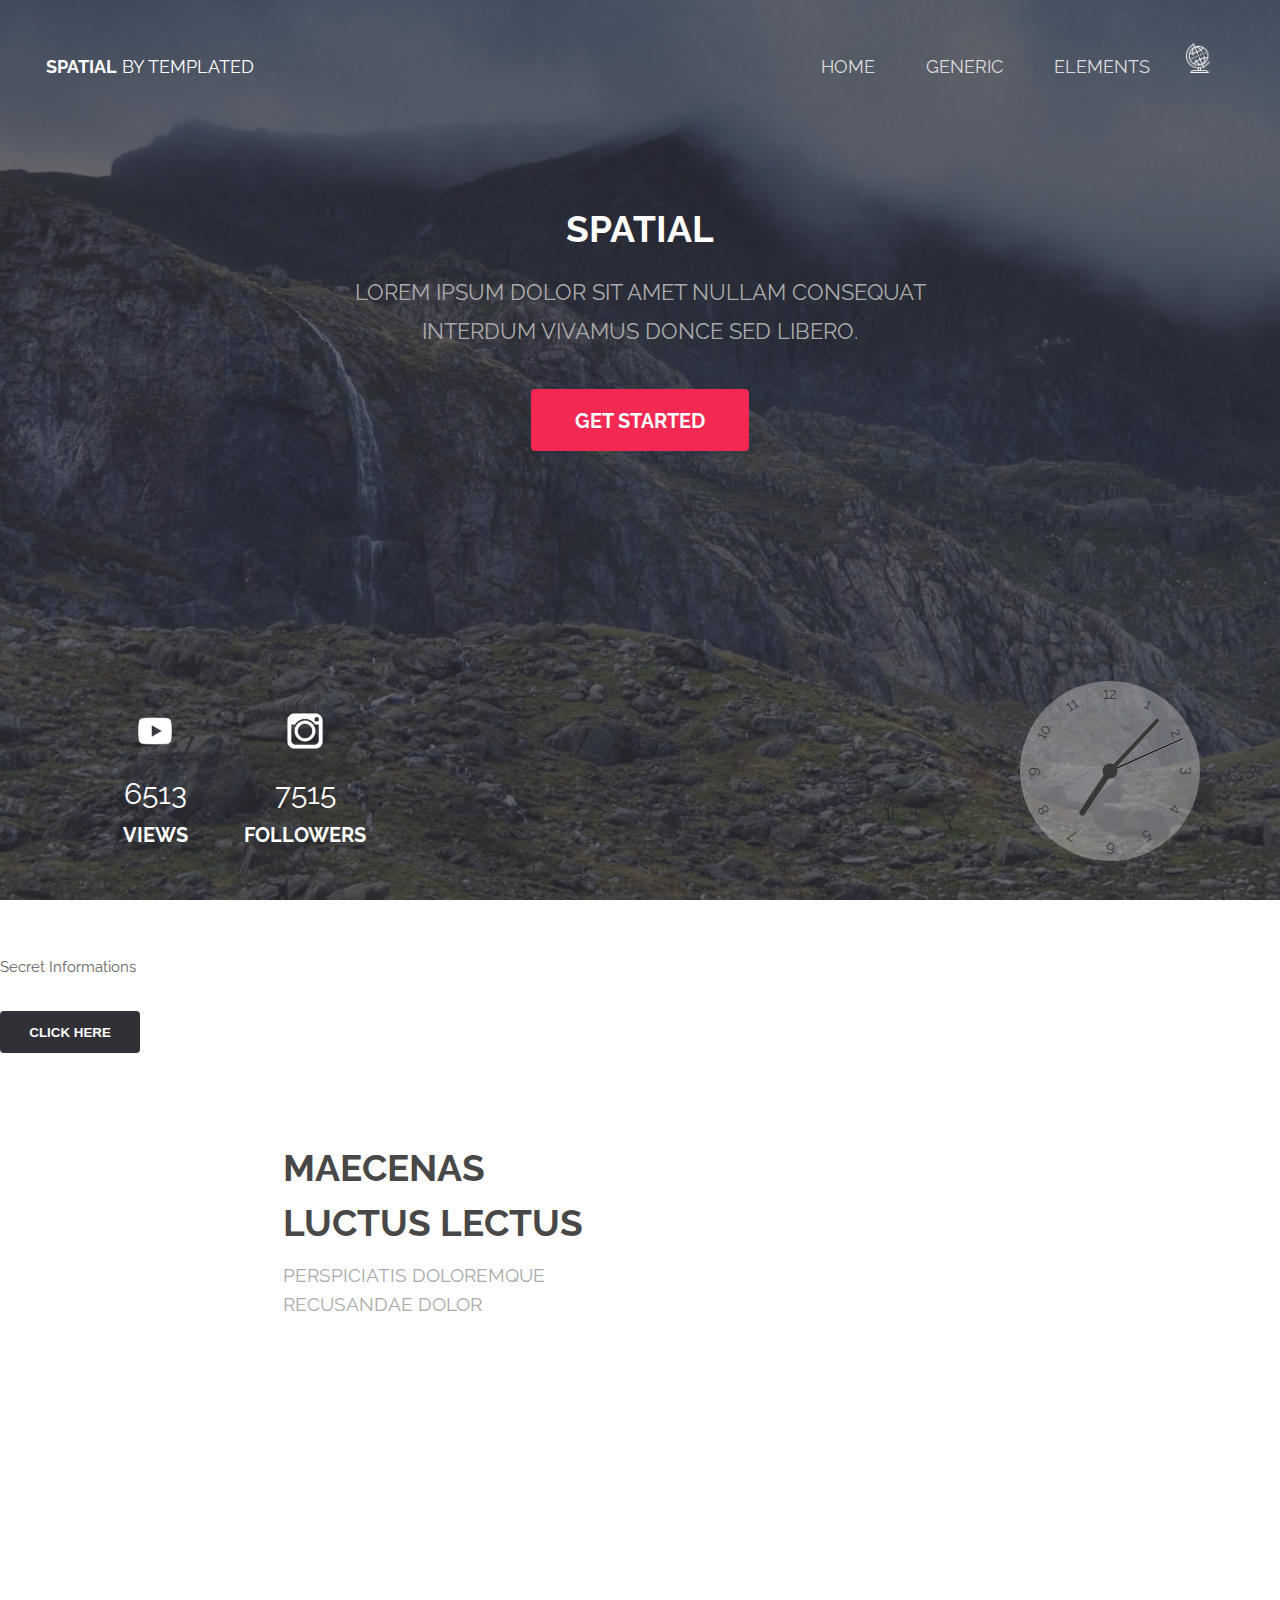
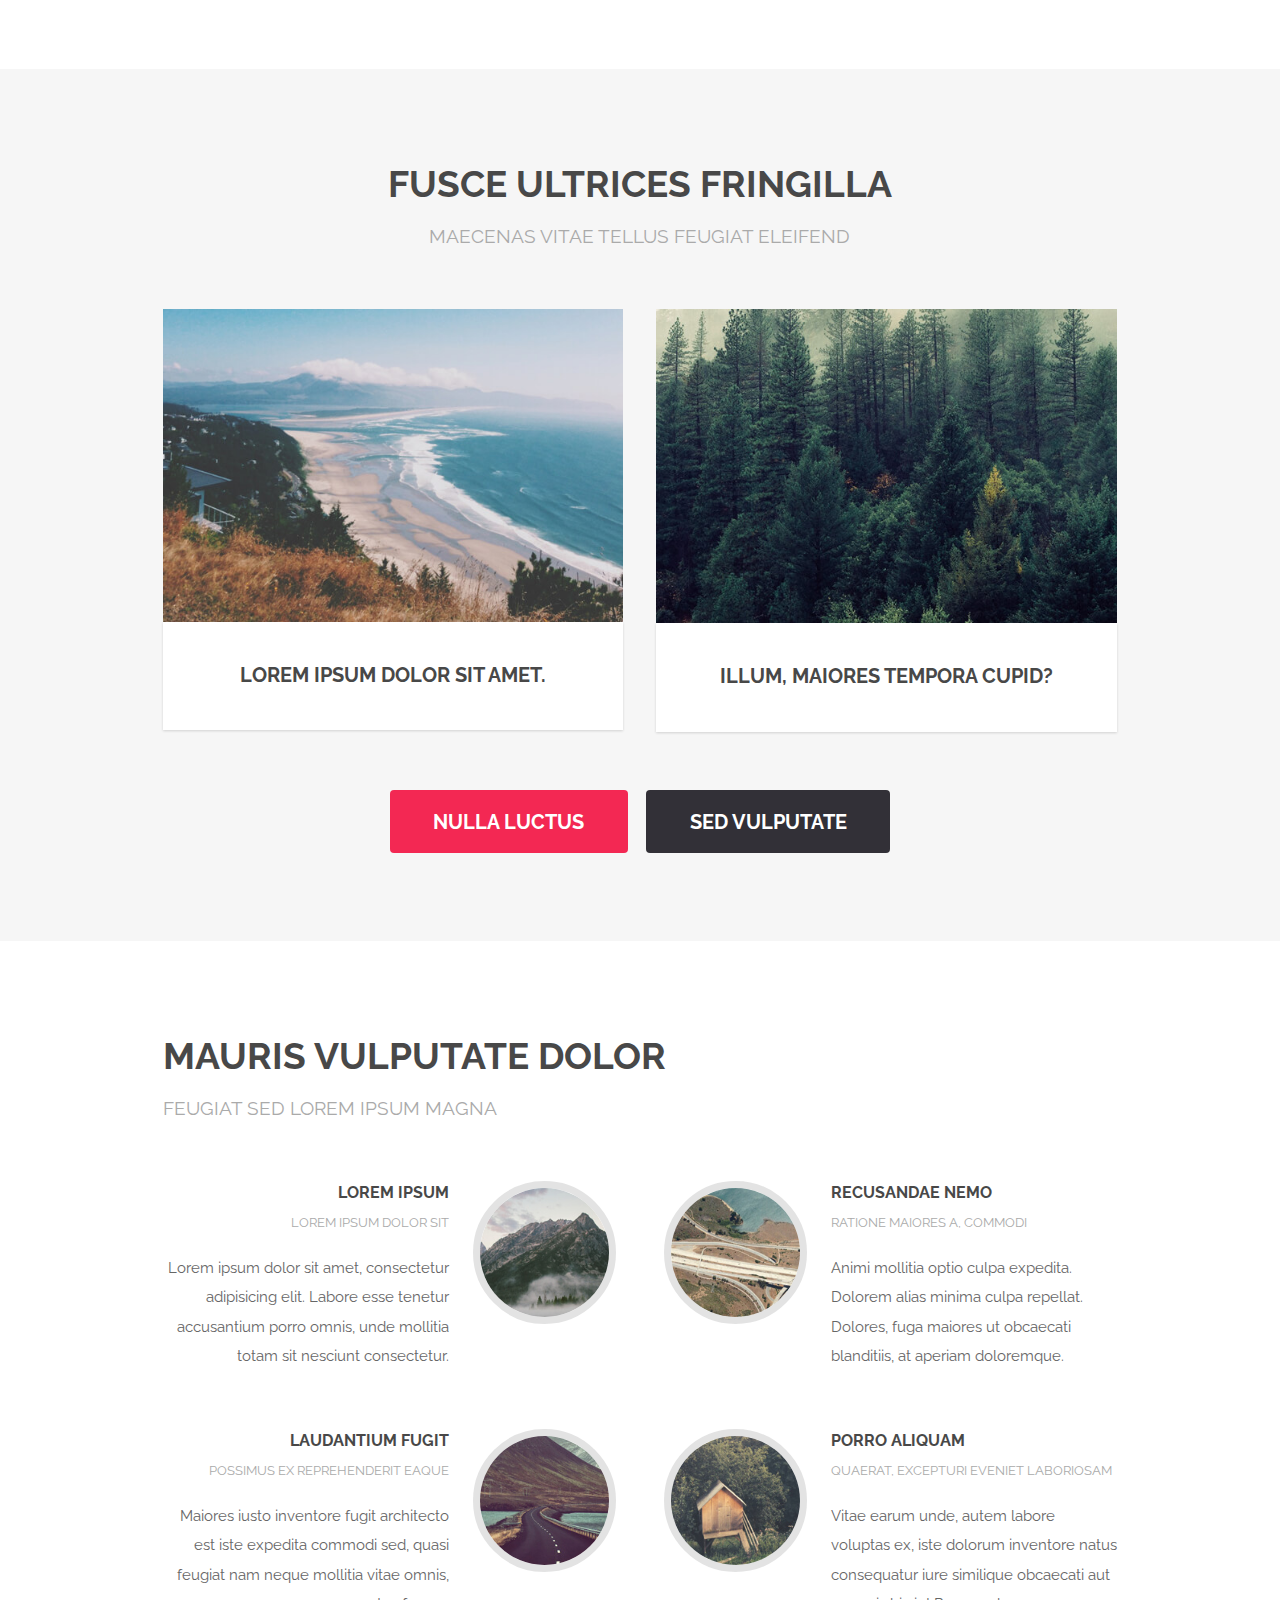
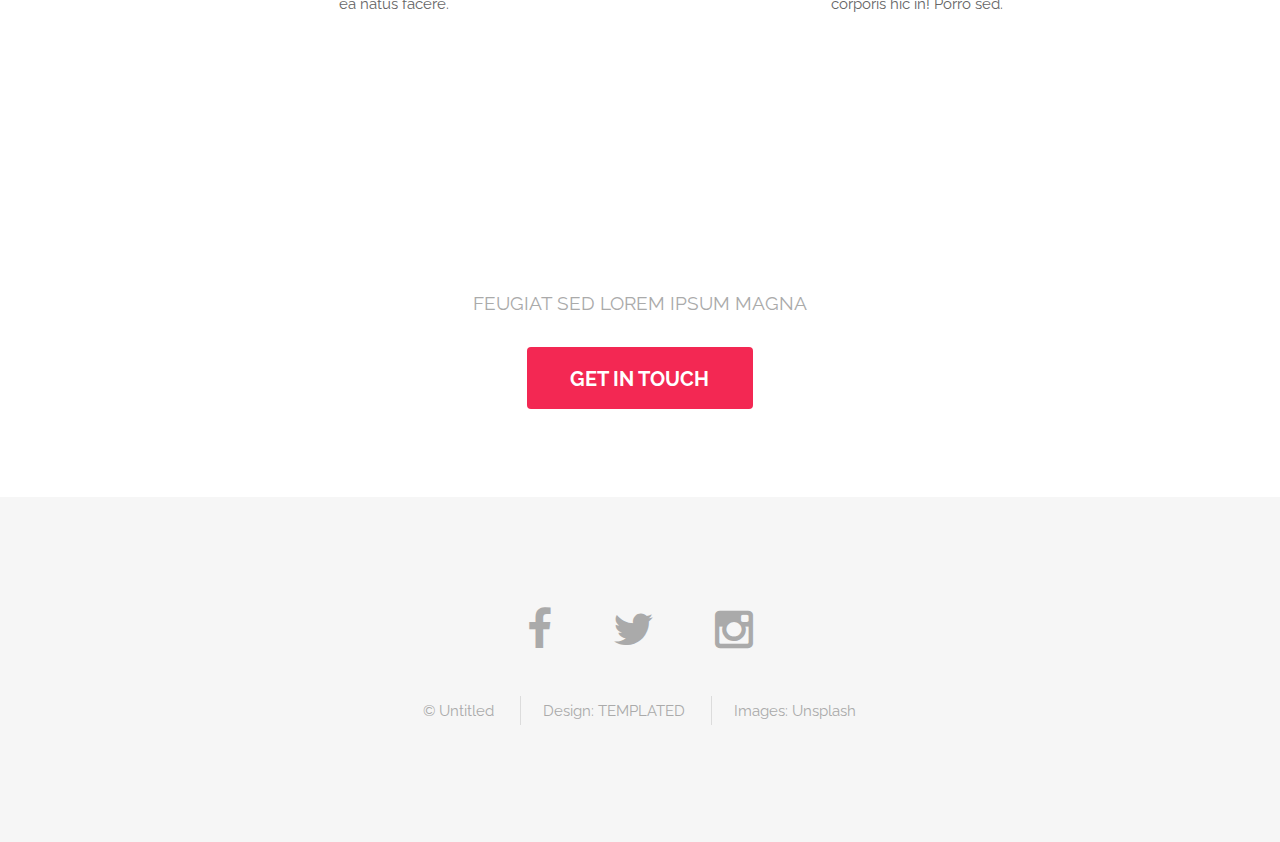
==== index.html @ 454a17b4 "AJAX Javascript" ====
<!DOCTYPE HTML>
<!--
	Spatial by TEMPLATED
	templated.co @templatedco
	Released for free under the Creative Commons Attribution 3.0 license (templated.co/license)
-->
<html lang="en">
	<head>
		<title>Spatial by TEMPLATED</title>
		<meta charset="utf-8" />
		<meta name="viewport" content="width=device-width, initial-scale=1" />
		<link rel="stylesheet" href="assets/css/main.css" />
	</head>
	<body class="landing">

		<!-- Header -->
			<header id="header" class="alt">
				<h1><strong><a href="index.html">Spatial</a></strong> by Templated</h1>
				<nav id="nav">
					<ul>
						<li><a href="index.html">Home</a></li>
						<li><a href="generic.html">Generic</a></li>
						<li><a href="elements.html">Elements</a></li>
						<div class="language-dropdown">
							<button class="dropbutton">
								<img src="images/welt.png" alt="Sprache" height="30" width="30"/>
							</button>
							<div class="dropdown-content">
								<a href="./index.html#en" data-reload><img src="images/usa.png" alt="USA" height="30" width="30"/></a>
								<a href="./index.html#fr" data-reload><img src="images/french.png"  alt="France" height="30" width="30"/></a>
								<a href="./index.html#de" data-reload><img src="images/germany.png" alt="Germany" height="30" width="30"/></a>
							</div>
						</div>
					</ul>
				</nav>
			</header>

			<a href="#menu" class="navPanelToggle"><span class="fa fa-bars"></span></a>

			
		<!-- Banner -->
			<section id="banner">
				<div id="test">
				<h2>Spatial</h2></div>
				<p>Lorem ipsum dolor sit amet nullam consequat <br /> interdum vivamus donce sed libero.</p>
				<ul class="actions">
					<li><a href="#" class="button special big">Get Started</a></li>
				</ul>
				<section class="container-counters">
					<div class="container-box">
						<div class="counter1">
							<div class="icon-youtube"><img src="images/youtube.png" alt="Youtube" height="40" width="40"/></div>
							<div class="counter" data-target="7800">0</div>
							<div class="text-box1"> <h3>Views</h3> </div>
						</div>
						<div class="counter2">								
							<div class="icon-instagram"><img src="images/instagram.png" alt="Instagram" height="40" width="40"/></div>
							<div class="counter" data-target="9000">0</div>														
							<div class="text-box2"><h3>Followers</h3></div>
						</div>
					</div>
				</section>
				<section class="container-clock">
					<div class="clock">
						<div class="pointer hour" data-hour-pointer></div>
						<div class="pointer minute"data-minute-pointer></div>
						<div class="pointer second"data-second-pointer></div>
						<div class="number number1">1</div>
						<div class="number number2">2</div>
						<div class="number number3">3</div>
						<div class="number number4">4</div>
						<div class="number number5">5</div>
						<div class="number number6">6</div>
						<div class="number number7">7</div>
						<div class="number number8">8</div>
						<div class="number number9">9</div>
						<div class="number number10">10</div>
						<div class="number number11">11</div>
						<div class="number number12">12</div>
					</div>
				</section>
			</section>
			<p id="Ajax">Secret Informations</p>
			<button type="button" onclick="loadDoc() ">Click here</button>
			
			<!-- One -->
				<section id="one" class="wrapper style1">
					<div class="container 75%">
						<div class="row 200%">
							<div class="6u 12u$(medium)">
								<header class="major">
									<h2>Maecenas luctus lectus</h2>
									<p>Perspiciatis doloremque recusandae dolor</p>
								</header>
							</div>
							<div class="appeared-text">
								<p>Lorem ipsum dolor sit amet, consectetur adipisicing elit. Non ea mollitia corporis id, distinctio sunt veritatis officiis dolore reprehenderit deleniti voluptatibus harum magna, doloremque alias quisquam minus, eaque. Feugiat quod, nesciunt! Iste quos ipsam, iusto sit esse.</p>
								<p>Dolorum aspernatur maxime libero ratione quidem distinctio, placeat fugiat laborum voluptatum enim neque soluta vel sunt id ex veritatis. Labore rerum, odit sapiente, alias mollitia magnam exercitationem modi amet earum quia atque ipsum voluptas asperiores quas laboriosam.</p>
							</div>
						</div>
					</div>
				</section>

			<!-- Two -->
				<section id="two" class="wrapper style2 special">
					<div class="container">
						<header class="major">
							<h2>Fusce ultrices fringilla</h2>
							<p>Maecenas vitae tellus feugiat eleifend</p>
						</header>
						<div class="row 150%">
							<div class="6u 12u$(xsmall)">
								<div class="image fit captioned">
									<img src="images/pic02.jpg" alt="" />
									<h3>Lorem ipsum dolor sit amet.</h3>
								</div>
							</div>
							<div class="6u$ 12u$(xsmall)">
								<div class="image fit captioned">
									<img src="images/pic03.jpg" alt="" />
									<h3>Illum, maiores tempora cupid?</h3>
								</div>
							</div>
						</div>
						<ul class="actions">
							<li><a href="#" class="button special big">Nulla luctus</a></li>
							<li><a href="#" class="button big">Sed vulputate</a></li>
						</ul>
					</div>
				</section>

			<!-- Three -->
				<section id="three" class="wrapper style1">
					<div class="container">
						<header class="major special">
							<h2>Mauris vulputate dolor</h2>
							<p>Feugiat sed lorem ipsum magna</p>
						</header>
						<div class="feature-grid">
							<div class="feature">
								<div class="image rounded"><img src="images/pic04.jpg" alt="" /></div>
								<div class="content">
									<header>
										<h4>Lorem ipsum</h4>
										<p>Lorem ipsum dolor sit</p>
									</header>
									<p>Lorem ipsum dolor sit amet, consectetur adipisicing elit. Labore esse tenetur accusantium porro omnis, unde mollitia totam sit nesciunt consectetur.</p>
								</div>
							</div>
							<div class="feature">
								<div class="image rounded"><img src="images/pic05.jpg" alt="" /></div>
								<div class="content">
									<header>
										<h4>Recusandae nemo</h4>
										<p>Ratione maiores a, commodi</p>
									</header>
									<p>Animi mollitia optio culpa expedita. Dolorem alias minima culpa repellat. Dolores, fuga maiores ut obcaecati blanditiis, at aperiam doloremque.</p>
								</div>
							</div>
							<div class="feature">
								<div class="image rounded"><img src="images/pic06.jpg" alt="" /></div>
								<div class="content">
									<header>
										<h4>Laudantium fugit</h4>
										<p>Possimus ex reprehenderit eaque</p>
									</header>
									<p>Maiores iusto inventore fugit architecto est iste expedita commodi sed, quasi feugiat nam neque mollitia vitae omnis, ea natus facere.</p>
								</div>
							</div>
							<div class="feature">
								<div class="image rounded"><img src="images/pic07.jpg" alt="" /></div>
								<div class="content">
									<header>
										<h4>Porro aliquam</h4>
										<p>Quaerat, excepturi eveniet laboriosam</p>
									</header>
									<p>Vitae earum unde, autem labore voluptas ex, iste dolorum inventore natus consequatur iure similique obcaecati aut corporis hic in! Porro sed.</p>
								</div>
							</div>
						</div>
					</div>
				</section>

			<!-- Four -->
				<section id="four" class="wrapper style3 special">
					<div class="container">
						<header class="major">
							<h2>Aenean elementum ligula</h2>
							<p>Feugiat sed lorem ipsum magna</p>
						</header>
						<ul class="actions">
							<li><a href="#" class="button special big">Get in touch</a></li>
						</ul>
					</div>
				</section>

		<!-- Footer -->
			<footer id="footer">
				<div class="container">
					<ul class="icons">
						<li><a href="#" class="icon fa-facebook"></a></li>
						<li><a href="#" class="icon fa-twitter"></a></li>
						<li><a href="#" class="icon fa-instagram"></a></li>
					</ul>
					<ul class="copyright">
						<li>&copy; Untitled</li>
						<li>Design: <a href="http://templated.co">TEMPLATED</a></li>
						<li>Images: <a href="http://unsplash.com">Unsplash</a></li>
					</ul>
				</div>
			</footer>

		<!-- Scripts -->
			<script src="assets/js/jquery.min.js"></script>
			<script src="assets/js/skel.min.js"></script>
			<script src="assets/js/util.js"></script>
			<script src="assets/js/main.js"></script>
			<script src="assets/js/script_Leonie.js"></script>

			
	</body>
</html>
---- assets/css/main.css ----
@import url(font-awesome.min.css);
@import url(https://fonts.googleapis.com/css?family=Raleway:400,700);

/*
	Spatial by TEMPLATED
	templated.co @templatedco
	Released for free under the Creative Commons Attribution 3.0 license (templated.co/license)
*/

/* Reset */

	html, body, div, span, applet, object, iframe, h1, h2, h3, h4, h5, h6, p, blockquote, pre, a, abbr, acronym, address, big, cite, code, del, dfn, em, img, ins, kbd, q, s, samp, small, strike, strong, sub, sup, tt, var, b, u, i, center, dl, dt, dd, ol, ul, li, fieldset, form, label, legend, table, caption, tbody, tfoot, thead, tr, th, td, article, aside, canvas, details, embed, figure, figcaption, footer, header, hgroup, menu, nav, output, ruby, section, summary, time, mark, audio, video {
		margin: 0;
		padding: 0;
		border: 0;
		font-size: 100%;
		font: inherit;
		vertical-align: baseline;
	}

	article, aside, details, figcaption, figure, footer, header, hgroup, menu, nav, section {
		display: block;
	}

	body {
		line-height: 1;
	}

	ol, ul {
		list-style: none;
	}

	blockquote, q {
		quotes: none;
	}

	blockquote:before, blockquote:after, q:before, q:after {
		content: '';
		content: none;
	}

	table {
		border-collapse: collapse;
		border-spacing: 0;
	}

	body {
		-webkit-text-size-adjust: none;
	}

/* Box Model */

	*, *:before, *:after {
		-moz-box-sizing: border-box;
		-webkit-box-sizing: border-box;
		box-sizing: border-box;
	}

/* Containers */

	.container {
		margin-left: auto;
		margin-right: auto;
	}

	.container.\31 25\25 {
		width: 100%;
		max-width: 100em;
		min-width: 80em;
	}

	.container.\37 5\25 {
		width: 60em;
	}

	.container.\35 0\25 {
		width: 40em;
	}

	.container.\32 5\25 {
		width: 20em;
	}

	.container {
		width: 80em;
	}

	@media screen and (max-width: 1680px) {

		.container.\31 25\25 {
			width: 100%;
			max-width: 100em;
			min-width: 80em;
		}

		.container.\37 5\25 {
			width: 60em;
		}

		.container.\35 0\25 {
			width: 40em;
		}

		.container.\32 5\25 {
			width: 20em;
		}

		.container {
			width: 80em;
		}

	}

	@media screen and (max-width: 1280px) {

		.container.\31 25\25 {
			width: 100%;
			max-width: 81.25em;
			min-width: 65em;
		}

		.container.\37 5\25 {
			width: 48.75em;
		}

		.container.\35 0\25 {
			width: 32.5em;
		}

		.container.\32 5\25 {
			width: 16.25em;
		}

		.container {
			width: 65em;
		}

	}

	@media screen and (max-width: 980px) {

		.container.\31 25\25 {
			width: 100%;
			max-width: 112.5%;
			min-width: 90%;
		}

		.container.\37 5\25 {
			width: 67.5%;
		}

		.container.\35 0\25 {
			width: 45%;
		}

		.container.\32 5\25 {
			width: 22.5%;
		}

		.container {
			width: 90%;
		}

	}

	@media screen and (max-width: 736px) {

		.container.\31 25\25 {
			width: 100%;
			max-width: 112.5%;
			min-width: 90%;
		}

		.container.\37 5\25 {
			width: 67.5%;
		}

		.container.\35 0\25 {
			width: 45%;
		}

		.container.\32 5\25 {
			width: 22.5%;
		}

		.container {
			width: 90% !important;
		}

	}

	@media screen and (max-width: 480px) {

		.container.\31 25\25 {
			width: 100%;
			max-width: 112.5%;
			min-width: 90%;
		}

		.container.\37 5\25 {
			width: 67.5%;
		}

		.container.\35 0\25 {
			width: 45%;
		}

		.container.\32 5\25 {
			width: 22.5%;
		}

		.container {
			width: 90% !important;
		}

	}

/* Grid */

	.row {
		border-bottom: solid 1px transparent;
		-moz-box-sizing: border-box;
		-webkit-box-sizing: border-box;
		box-sizing: border-box;
	}

	.row > * {
		float: left;
		-moz-box-sizing: border-box;
		-webkit-box-sizing: border-box;
		box-sizing: border-box;
	}

	.row:after, .row:before {
		content: '';
		display: block;
		clear: both;
		height: 0;
	}

	.row.uniform > * > :first-child {
		margin-top: 0;
	}

	.row.uniform > * > :last-child {
		margin-bottom: 0;
	}

	.row.\30 \25 > * {
		padding: 0 0 0 0em;
	}

	.row.\30 \25 {
		margin: 0 0 -1px 0em;
	}

	.row.uniform.\30 \25 > * {
		padding: 0em 0 0 0em;
	}

	.row.uniform.\30 \25 {
		margin: 0em 0 -1px 0em;
	}

	.row > * {
		padding: 0 0 0 2em;
	}

	.row {
		margin: 0 0 -1px -2em;
	}

	.row.uniform > * {
		padding: 2em 0 0 2em;
	}

	.row.uniform {
		margin: -2em 0 -1px -2em;
	}

	.row.\32 00\25 > * {
		padding: 0 0 0 4em;
	}

	.row.\32 00\25 {
		margin: 0 0 -1px -4em;
	}

	.row.uniform.\32 00\25 > * {
		padding: 4em 0 0 4em;
	}

	.row.uniform.\32 00\25 {
		margin: -4em 0 -1px -4em;
	}

	.row.\31 50\25 > * {
		padding: 0 0 0 3em;
	}

	.row.\31 50\25 {
		margin: 0 0 -1px -3em;
	}

	.row.uniform.\31 50\25 > * {
		padding: 3em 0 0 3em;
	}

	.row.uniform.\31 50\25 {
		margin: -3em 0 -1px -3em;
	}

	.row.\35 0\25 > * {
		padding: 0 0 0 1em;
	}

	.row.\35 0\25 {
		margin: 0 0 -1px -1em;
	}

	.row.uniform.\35 0\25 > * {
		padding: 1em 0 0 1em;
	}

	.row.uniform.\35 0\25 {
		margin: -1em 0 -1px -1em;
	}

	.row.\32 5\25 > * {
		padding: 0 0 0 0.5em;
	}

	.row.\32 5\25 {
		margin: 0 0 -1px -0.5em;
	}

	.row.uniform.\32 5\25 > * {
		padding: 0.5em 0 0 0.5em;
	}

	.row.uniform.\32 5\25 {
		margin: -0.5em 0 -1px -0.5em;
	}

	.\31 2u, .\31 2u\24 {
		width: 100%;
		clear: none;
		margin-left: 0;
	}

	.\31 1u, .\31 1u\24 {
		width: 91.6666666667%;
		clear: none;
		margin-left: 0;
	}

	.\31 0u, .\31 0u\24 {
		width: 83.3333333333%;
		clear: none;
		margin-left: 0;
	}

	.\39 u, .\39 u\24 {
		width: 75%;
		clear: none;
		margin-left: 0;
	}

	.\38 u, .\38 u\24 {
		width: 66.6666666667%;
		clear: none;
		margin-left: 0;
	}

	.\37 u, .\37 u\24 {
		width: 58.3333333333%;
		clear: none;
		margin-left: 0;
	}

	.\36 u, .\36 u\24 {
		width: 50%;
		clear: none;
		margin-left: 0;
	}

	.\35 u, .\35 u\24 {
		width: 41.6666666667%;
		clear: none;
		margin-left: 0;
	}

	.\34 u, .\34 u\24 {
		width: 33.3333333333%;
		clear: none;
		margin-left: 0;
	}

	.\33 u, .\33 u\24 {
		width: 25%;
		clear: none;
		margin-left: 0;
	}

	.\32 u, .\32 u\24 {
		width: 16.6666666667%;
		clear: none;
		margin-left: 0;
	}

	.\31 u, .\31 u\24 {
		width: 8.3333333333%;
		clear: none;
		margin-left: 0;
	}

	.\31 2u\24 + *,
	.\31 1u\24 + *,
	.\31 0u\24 + *,
	.\39 u\24 + *,
	.\38 u\24 + *,
	.\37 u\24 + *,
	.\36 u\24 + *,
	.\35 u\24 + *,
	.\34 u\24 + *,
	.\33 u\24 + *,
	.\32 u\24 + *,
	.\31 u\24 + * {
		clear: left;
	}

	.\-11u {
		margin-left: 91.66667%;
	}

	.\-10u {
		margin-left: 83.33333%;
	}

	.\-9u {
		margin-left: 75%;
	}

	.\-8u {
		margin-left: 66.66667%;
	}

	.\-7u {
		margin-left: 58.33333%;
	}

	.\-6u {
		margin-left: 50%;
	}

	.\-5u {
		margin-left: 41.66667%;
	}

	.\-4u {
		margin-left: 33.33333%;
	}

	.\-3u {
		margin-left: 25%;
	}

	.\-2u {
		margin-left: 16.66667%;
	}

	.\-1u {
		margin-left: 8.33333%;
	}

	@media screen and (max-width: 1680px) {

		.row > * {
			padding: 0 0 0 2em;
		}

		.row {
			margin: 0 0 -1px -2em;
		}

		.row.uniform > * {
			padding: 2em 0 0 2em;
		}

		.row.uniform {
			margin: -2em 0 -1px -2em;
		}

		.row.\32 00\25 > * {
			padding: 0 0 0 4em;
		}

		.row.\32 00\25 {
			margin: 0 0 -1px -4em;
		}

		.row.uniform.\32 00\25 > * {
			padding: 4em 0 0 4em;
		}

		.row.uniform.\32 00\25 {
			margin: -4em 0 -1px -4em;
		}

		.row.\31 50\25 > * {
			padding: 0 0 0 3em;
		}

		.row.\31 50\25 {
			margin: 0 0 -1px -3em;
		}

		.row.uniform.\31 50\25 > * {
			padding: 3em 0 0 3em;
		}

		.row.uniform.\31 50\25 {
			margin: -3em 0 -1px -3em;
		}

		.row.\35 0\25 > * {
			padding: 0 0 0 1em;
		}

		.row.\35 0\25 {
			margin: 0 0 -1px -1em;
		}

		.row.uniform.\35 0\25 > * {
			padding: 1em 0 0 1em;
		}

		.row.uniform.\35 0\25 {
			margin: -1em 0 -1px -1em;
		}

		.row.\32 5\25 > * {
			padding: 0 0 0 0.5em;
		}

		.row.\32 5\25 {
			margin: 0 0 -1px -0.5em;
		}

		.row.uniform.\32 5\25 > * {
			padding: 0.5em 0 0 0.5em;
		}

		.row.uniform.\32 5\25 {
			margin: -0.5em 0 -1px -0.5em;
		}

		.\31 2u\28xlarge\29, .\31 2u\24\28xlarge\29 {
			width: 100%;
			clear: none;
			margin-left: 0;
		}

		.\31 1u\28xlarge\29, .\31 1u\24\28xlarge\29 {
			width: 91.6666666667%;
			clear: none;
			margin-left: 0;
		}

		.\31 0u\28xlarge\29, .\31 0u\24\28xlarge\29 {
			width: 83.3333333333%;
			clear: none;
			margin-left: 0;
		}

		.\39 u\28xlarge\29, .\39 u\24\28xlarge\29 {
			width: 75%;
			clear: none;
			margin-left: 0;
		}

		.\38 u\28xlarge\29, .\38 u\24\28xlarge\29 {
			width: 66.6666666667%;
			clear: none;
			margin-left: 0;
		}

		.\37 u\28xlarge\29, .\37 u\24\28xlarge\29 {
			width: 58.3333333333%;
			clear: none;
			margin-left: 0;
		}

		.\36 u\28xlarge\29, .\36 u\24\28xlarge\29 {
			width: 50%;
			clear: none;
			margin-left: 0;
		}

		.\35 u\28xlarge\29, .\35 u\24\28xlarge\29 {
			width: 41.6666666667%;
			clear: none;
			margin-left: 0;
		}

		.\34 u\28xlarge\29, .\34 u\24\28xlarge\29 {
			width: 33.3333333333%;
			clear: none;
			margin-left: 0;
		}

		.\33 u\28xlarge\29, .\33 u\24\28xlarge\29 {
			width: 25%;
			clear: none;
			margin-left: 0;
		}

		.\32 u\28xlarge\29, .\32 u\24\28xlarge\29 {
			width: 16.6666666667%;
			clear: none;
			margin-left: 0;
		}

		.\31 u\28xlarge\29, .\31 u\24\28xlarge\29 {
			width: 8.3333333333%;
			clear: none;
			margin-left: 0;
		}

		.\31 2u\24\28xlarge\29 + *,
		.\31 1u\24\28xlarge\29 + *,
		.\31 0u\24\28xlarge\29 + *,
		.\39 u\24\28xlarge\29 + *,
		.\38 u\24\28xlarge\29 + *,
		.\37 u\24\28xlarge\29 + *,
		.\36 u\24\28xlarge\29 + *,
		.\35 u\24\28xlarge\29 + *,
		.\34 u\24\28xlarge\29 + *,
		.\33 u\24\28xlarge\29 + *,
		.\32 u\24\28xlarge\29 + *,
		.\31 u\24\28xlarge\29 + * {
			clear: left;
		}

		.\-11u\28xlarge\29 {
			margin-left: 91.66667%;
		}

		.\-10u\28xlarge\29 {
			margin-left: 83.33333%;
		}

		.\-9u\28xlarge\29 {
			margin-left: 75%;
		}

		.\-8u\28xlarge\29 {
			margin-left: 66.66667%;
		}

		.\-7u\28xlarge\29 {
			margin-left: 58.33333%;
		}

		.\-6u\28xlarge\29 {
			margin-left: 50%;
		}

		.\-5u\28xlarge\29 {
			margin-left: 41.66667%;
		}

		.\-4u\28xlarge\29 {
			margin-left: 33.33333%;
		}

		.\-3u\28xlarge\29 {
			margin-left: 25%;
		}

		.\-2u\28xlarge\29 {
			margin-left: 16.66667%;
		}

		.\-1u\28xlarge\29 {
			margin-left: 8.33333%;
		}

	}

	@media screen and (max-width: 1280px) {

		.row > * {
			padding: 0 0 0 1.5em;
		}

		.row {
			margin: 0 0 -1px -1.5em;
		}

		.row.uniform > * {
			padding: 1.5em 0 0 1.5em;
		}

		.row.uniform {
			margin: -1.5em 0 -1px -1.5em;
		}

		.row.\32 00\25 > * {
			padding: 0 0 0 3em;
		}

		.row.\32 00\25 {
			margin: 0 0 -1px -3em;
		}

		.row.uniform.\32 00\25 > * {
			padding: 3em 0 0 3em;
		}

		.row.uniform.\32 00\25 {
			margin: -3em 0 -1px -3em;
		}

		.row.\31 50\25 > * {
			padding: 0 0 0 2.25em;
		}

		.row.\31 50\25 {
			margin: 0 0 -1px -2.25em;
		}

		.row.uniform.\31 50\25 > * {
			padding: 2.25em 0 0 2.25em;
		}

		.row.uniform.\31 50\25 {
			margin: -2.25em 0 -1px -2.25em;
		}

		.row.\35 0\25 > * {
			padding: 0 0 0 0.75em;
		}

		.row.\35 0\25 {
			margin: 0 0 -1px -0.75em;
		}

		.row.uniform.\35 0\25 > * {
			padding: 0.75em 0 0 0.75em;
		}

		.row.uniform.\35 0\25 {
			margin: -0.75em 0 -1px -0.75em;
		}

		.row.\32 5\25 > * {
			padding: 0 0 0 0.375em;
		}

		.row.\32 5\25 {
			margin: 0 0 -1px -0.375em;
		}

		.row.uniform.\32 5\25 > * {
			padding: 0.375em 0 0 0.375em;
		}

		.row.uniform.\32 5\25 {
			margin: -0.375em 0 -1px -0.375em;
		}

		.\31 2u\28large\29, .\31 2u\24\28large\29 {
			width: 100%;
			clear: none;
			margin-left: 0;
		}

		.\31 1u\28large\29, .\31 1u\24\28large\29 {
			width: 91.6666666667%;
			clear: none;
			margin-left: 0;
		}

		.\31 0u\28large\29, .\31 0u\24\28large\29 {
			width: 83.3333333333%;
			clear: none;
			margin-left: 0;
		}

		.\39 u\28large\29, .\39 u\24\28large\29 {
			width: 75%;
			clear: none;
			margin-left: 0;
		}

		.\38 u\28large\29, .\38 u\24\28large\29 {
			width: 66.6666666667%;
			clear: none;
			margin-left: 0;
		}

		.\37 u\28large\29, .\37 u\24\28large\29 {
			width: 58.3333333333%;
			clear: none;
			margin-left: 0;
		}

		.\36 u\28large\29, .\36 u\24\28large\29 {
			width: 50%;
			clear: none;
			margin-left: 0;
		}

		.\35 u\28large\29, .\35 u\24\28large\29 {
			width: 41.6666666667%;
			clear: none;
			margin-left: 0;
		}

		.\34 u\28large\29, .\34 u\24\28large\29 {
			width: 33.3333333333%;
			clear: none;
			margin-left: 0;
		}

		.\33 u\28large\29, .\33 u\24\28large\29 {
			width: 25%;
			clear: none;
			margin-left: 0;
		}

		.\32 u\28large\29, .\32 u\24\28large\29 {
			width: 16.6666666667%;
			clear: none;
			margin-left: 0;
		}

		.\31 u\28large\29, .\31 u\24\28large\29 {
			width: 8.3333333333%;
			clear: none;
			margin-left: 0;
		}

		.\31 2u\24\28large\29 + *,
		.\31 1u\24\28large\29 + *,
		.\31 0u\24\28large\29 + *,
		.\39 u\24\28large\29 + *,
		.\38 u\24\28large\29 + *,
		.\37 u\24\28large\29 + *,
		.\36 u\24\28large\29 + *,
		.\35 u\24\28large\29 + *,
		.\34 u\24\28large\29 + *,
		.\33 u\24\28large\29 + *,
		.\32 u\24\28large\29 + *,
		.\31 u\24\28large\29 + * {
			clear: left;
		}

		.\-11u\28large\29 {
			margin-left: 91.66667%;
		}

		.\-10u\28large\29 {
			margin-left: 83.33333%;
		}

		.\-9u\28large\29 {
			margin-left: 75%;
		}

		.\-8u\28large\29 {
			margin-left: 66.66667%;
		}

		.\-7u\28large\29 {
			margin-left: 58.33333%;
		}

		.\-6u\28large\29 {
			margin-left: 50%;
		}

		.\-5u\28large\29 {
			margin-left: 41.66667%;
		}

		.\-4u\28large\29 {
			margin-left: 33.33333%;
		}

		.\-3u\28large\29 {
			margin-left: 25%;
		}

		.\-2u\28large\29 {
			margin-left: 16.66667%;
		}

		.\-1u\28large\29 {
			margin-left: 8.33333%;
		}

	}

	@media screen and (max-width: 980px) {

		.row > * {
			padding: 0 0 0 1.5em;
		}

		.row {
			margin: 0 0 -1px -1.5em;
		}

		.row.uniform > * {
			padding: 1.5em 0 0 1.5em;
		}

		.row.uniform {
			margin: -1.5em 0 -1px -1.5em;
		}

		.row.\32 00\25 > * {
			padding: 0 0 0 3em;
		}

		.row.\32 00\25 {
			margin: 0 0 -1px -3em;
		}

		.row.uniform.\32 00\25 > * {
			padding: 3em 0 0 3em;
		}

		.row.uniform.\32 00\25 {
			margin: -3em 0 -1px -3em;
		}

		.row.\31 50\25 > * {
			padding: 0 0 0 2.25em;
		}

		.row.\31 50\25 {
			margin: 0 0 -1px -2.25em;
		}

		.row.uniform.\31 50\25 > * {
			padding: 2.25em 0 0 2.25em;
		}

		.row.uniform.\31 50\25 {
			margin: -2.25em 0 -1px -2.25em;
		}

		.row.\35 0\25 > * {
			padding: 0 0 0 0.75em;
		}

		.row.\35 0\25 {
			margin: 0 0 -1px -0.75em;
		}

		.row.uniform.\35 0\25 > * {
			padding: 0.75em 0 0 0.75em;
		}

		.row.uniform.\35 0\25 {
			margin: -0.75em 0 -1px -0.75em;
		}

		.row.\32 5\25 > * {
			padding: 0 0 0 0.375em;
		}

		.row.\32 5\25 {
			margin: 0 0 -1px -0.375em;
		}

		.row.uniform.\32 5\25 > * {
			padding: 0.375em 0 0 0.375em;
		}

		.row.uniform.\32 5\25 {
			margin: -0.375em 0 -1px -0.375em;
		}

		.\31 2u\28medium\29, .\31 2u\24\28medium\29 {
			width: 100%;
			clear: none;
			margin-left: 0;
		}

		.\31 1u\28medium\29, .\31 1u\24\28medium\29 {
			width: 91.6666666667%;
			clear: none;
			margin-left: 0;
		}

		.\31 0u\28medium\29, .\31 0u\24\28medium\29 {
			width: 83.3333333333%;
			clear: none;
			margin-left: 0;
		}

		.\39 u\28medium\29, .\39 u\24\28medium\29 {
			width: 75%;
			clear: none;
			margin-left: 0;
		}

		.\38 u\28medium\29, .\38 u\24\28medium\29 {
			width: 66.6666666667%;
			clear: none;
			margin-left: 0;
		}

		.\37 u\28medium\29, .\37 u\24\28medium\29 {
			width: 58.3333333333%;
			clear: none;
			margin-left: 0;
		}

		.\36 u\28medium\29, .\36 u\24\28medium\29 {
			width: 50%;
			clear: none;
			margin-left: 0;
		}

		.\35 u\28medium\29, .\35 u\24\28medium\29 {
			width: 41.6666666667%;
			clear: none;
			margin-left: 0;
		}

		.\34 u\28medium\29, .\34 u\24\28medium\29 {
			width: 33.3333333333%;
			clear: none;
			margin-left: 0;
		}

		.\33 u\28medium\29, .\33 u\24\28medium\29 {
			width: 25%;
			clear: none;
			margin-left: 0;
		}

		.\32 u\28medium\29, .\32 u\24\28medium\29 {
			width: 16.6666666667%;
			clear: none;
			margin-left: 0;
		}

		.\31 u\28medium\29, .\31 u\24\28medium\29 {
			width: 8.3333333333%;
			clear: none;
			margin-left: 0;
		}

		.\31 2u\24\28medium\29 + *,
		.\31 1u\24\28medium\29 + *,
		.\31 0u\24\28medium\29 + *,
		.\39 u\24\28medium\29 + *,
		.\38 u\24\28medium\29 + *,
		.\37 u\24\28medium\29 + *,
		.\36 u\24\28medium\29 + *,
		.\35 u\24\28medium\29 + *,
		.\34 u\24\28medium\29 + *,
		.\33 u\24\28medium\29 + *,
		.\32 u\24\28medium\29 + *,
		.\31 u\24\28medium\29 + * {
			clear: left;
		}

		.\-11u\28medium\29 {
			margin-left: 91.66667%;
		}

		.\-10u\28medium\29 {
			margin-left: 83.33333%;
		}

		.\-9u\28medium\29 {
			margin-left: 75%;
		}

		.\-8u\28medium\29 {
			margin-left: 66.66667%;
		}

		.\-7u\28medium\29 {
			margin-left: 58.33333%;
		}

		.\-6u\28medium\29 {
			margin-left: 50%;
		}

		.\-5u\28medium\29 {
			margin-left: 41.66667%;
		}

		.\-4u\28medium\29 {
			margin-left: 33.33333%;
		}

		.\-3u\28medium\29 {
			margin-left: 25%;
		}

		.\-2u\28medium\29 {
			margin-left: 16.66667%;
		}

		.\-1u\28medium\29 {
			margin-left: 8.33333%;
		}

	}

	@media screen and (max-width: 736px) {

		.row > * {
			padding: 0 0 0 1.25em;
		}

		.row {
			margin: 0 0 -1px -1.25em;
		}

		.row.uniform > * {
			padding: 1.25em 0 0 1.25em;
		}

		.row.uniform {
			margin: -1.25em 0 -1px -1.25em;
		}

		.row.\32 00\25 > * {
			padding: 0 0 0 2.5em;
		}

		.row.\32 00\25 {
			margin: 0 0 -1px -2.5em;
		}

		.row.uniform.\32 00\25 > * {
			padding: 2.5em 0 0 2.5em;
		}

		.row.uniform.\32 00\25 {
			margin: -2.5em 0 -1px -2.5em;
		}

		.row.\31 50\25 > * {
			padding: 0 0 0 1.875em;
		}

		.row.\31 50\25 {
			margin: 0 0 -1px -1.875em;
		}

		.row.uniform.\31 50\25 > * {
			padding: 1.875em 0 0 1.875em;
		}

		.row.uniform.\31 50\25 {
			margin: -1.875em 0 -1px -1.875em;
		}

		.row.\35 0\25 > * {
			padding: 0 0 0 0.625em;
		}

		.row.\35 0\25 {
			margin: 0 0 -1px -0.625em;
		}

		.row.uniform.\35 0\25 > * {
			padding: 0.625em 0 0 0.625em;
		}

		.row.uniform.\35 0\25 {
			margin: -0.625em 0 -1px -0.625em;
		}

		.row.\32 5\25 > * {
			padding: 0 0 0 0.3125em;
		}

		.row.\32 5\25 {
			margin: 0 0 -1px -0.3125em;
		}

		.row.uniform.\32 5\25 > * {
			padding: 0.3125em 0 0 0.3125em;
		}

		.row.uniform.\32 5\25 {
			margin: -0.3125em 0 -1px -0.3125em;
		}

		.\31 2u\28small\29, .\31 2u\24\28small\29 {
			width: 100%;
			clear: none;
			margin-left: 0;
		}

		.\31 1u\28small\29, .\31 1u\24\28small\29 {
			width: 91.6666666667%;
			clear: none;
			margin-left: 0;
		}

		.\31 0u\28small\29, .\31 0u\24\28small\29 {
			width: 83.3333333333%;
			clear: none;
			margin-left: 0;
		}

		.\39 u\28small\29, .\39 u\24\28small\29 {
			width: 75%;
			clear: none;
			margin-left: 0;
		}

		.\38 u\28small\29, .\38 u\24\28small\29 {
			width: 66.6666666667%;
			clear: none;
			margin-left: 0;
		}

		.\37 u\28small\29, .\37 u\24\28small\29 {
			width: 58.3333333333%;
			clear: none;
			margin-left: 0;
		}

		.\36 u\28small\29, .\36 u\24\28small\29 {
			width: 50%;
			clear: none;
			margin-left: 0;
		}

		.\35 u\28small\29, .\35 u\24\28small\29 {
			width: 41.6666666667%;
			clear: none;
			margin-left: 0;
		}

		.\34 u\28small\29, .\34 u\24\28small\29 {
			width: 33.3333333333%;
			clear: none;
			margin-left: 0;
		}

		.\33 u\28small\29, .\33 u\24\28small\29 {
			width: 25%;
			clear: none;
			margin-left: 0;
		}

		.\32 u\28small\29, .\32 u\24\28small\29 {
			width: 16.6666666667%;
			clear: none;
			margin-left: 0;
		}

		.\31 u\28small\29, .\31 u\24\28small\29 {
			width: 8.3333333333%;
			clear: none;
			margin-left: 0;
		}

		.\31 2u\24\28small\29 + *,
		.\31 1u\24\28small\29 + *,
		.\31 0u\24\28small\29 + *,
		.\39 u\24\28small\29 + *,
		.\38 u\24\28small\29 + *,
		.\37 u\24\28small\29 + *,
		.\36 u\24\28small\29 + *,
		.\35 u\24\28small\29 + *,
		.\34 u\24\28small\29 + *,
		.\33 u\24\28small\29 + *,
		.\32 u\24\28small\29 + *,
		.\31 u\24\28small\29 + * {
			clear: left;
		}

		.\-11u\28small\29 {
			margin-left: 91.66667%;
		}

		.\-10u\28small\29 {
			margin-left: 83.33333%;
		}

		.\-9u\28small\29 {
			margin-left: 75%;
		}

		.\-8u\28small\29 {
			margin-left: 66.66667%;
		}

		.\-7u\28small\29 {
			margin-left: 58.33333%;
		}

		.\-6u\28small\29 {
			margin-left: 50%;
		}

		.\-5u\28small\29 {
			margin-left: 41.66667%;
		}

		.\-4u\28small\29 {
			margin-left: 33.33333%;
		}

		.\-3u\28small\29 {
			margin-left: 25%;
		}

		.\-2u\28small\29 {
			margin-left: 16.66667%;
		}

		.\-1u\28small\29 {
			margin-left: 8.33333%;
		}

	}

	@media screen and (max-width: 480px) {

		.row > * {
			padding: 0 0 0 1.25em;
		}

		.row {
			margin: 0 0 -1px -1.25em;
		}

		.row.uniform > * {
			padding: 1.25em 0 0 1.25em;
		}

		.row.uniform {
			margin: -1.25em 0 -1px -1.25em;
		}

		.row.\32 00\25 > * {
			padding: 0 0 0 2.5em;
		}

		.row.\32 00\25 {
			margin: 0 0 -1px -2.5em;
		}

		.row.uniform.\32 00\25 > * {
			padding: 2.5em 0 0 2.5em;
		}

		.row.uniform.\32 00\25 {
			margin: -2.5em 0 -1px -2.5em;
		}

		.row.\31 50\25 > * {
			padding: 0 0 0 1.875em;
		}

		.row.\31 50\25 {
			margin: 0 0 -1px -1.875em;
		}

		.row.uniform.\31 50\25 > * {
			padding: 1.875em 0 0 1.875em;
		}

		.row.uniform.\31 50\25 {
			margin: -1.875em 0 -1px -1.875em;
		}

		.row.\35 0\25 > * {
			padding: 0 0 0 0.625em;
		}

		.row.\35 0\25 {
			margin: 0 0 -1px -0.625em;
		}

		.row.uniform.\35 0\25 > * {
			padding: 0.625em 0 0 0.625em;
		}

		.row.uniform.\35 0\25 {
			margin: -0.625em 0 -1px -0.625em;
		}

		.row.\32 5\25 > * {
			padding: 0 0 0 0.3125em;
		}

		.row.\32 5\25 {
			margin: 0 0 -1px -0.3125em;
		}

		.row.uniform.\32 5\25 > * {
			padding: 0.3125em 0 0 0.3125em;
		}

		.row.uniform.\32 5\25 {
			margin: -0.3125em 0 -1px -0.3125em;
		}

		.\31 2u\28xsmall\29, .\31 2u\24\28xsmall\29 {
			width: 100%;
			clear: none;
			margin-left: 0;
		}

		.\31 1u\28xsmall\29, .\31 1u\24\28xsmall\29 {
			width: 91.6666666667%;
			clear: none;
			margin-left: 0;
		}

		.\31 0u\28xsmall\29, .\31 0u\24\28xsmall\29 {
			width: 83.3333333333%;
			clear: none;
			margin-left: 0;
		}

		.\39 u\28xsmall\29, .\39 u\24\28xsmall\29 {
			width: 75%;
			clear: none;
			margin-left: 0;
		}

		.\38 u\28xsmall\29, .\38 u\24\28xsmall\29 {
			width: 66.6666666667%;
			clear: none;
			margin-left: 0;
		}

		.\37 u\28xsmall\29, .\37 u\24\28xsmall\29 {
			width: 58.3333333333%;
			clear: none;
			margin-left: 0;
		}

		.\36 u\28xsmall\29, .\36 u\24\28xsmall\29 {
			width: 50%;
			clear: none;
			margin-left: 0;
		}

		.\35 u\28xsmall\29, .\35 u\24\28xsmall\29 {
			width: 41.6666666667%;
			clear: none;
			margin-left: 0;
		}

		.\34 u\28xsmall\29, .\34 u\24\28xsmall\29 {
			width: 33.3333333333%;
			clear: none;
			margin-left: 0;
		}

		.\33 u\28xsmall\29, .\33 u\24\28xsmall\29 {
			width: 25%;
			clear: none;
			margin-left: 0;
		}

		.\32 u\28xsmall\29, .\32 u\24\28xsmall\29 {
			width: 16.6666666667%;
			clear: none;
			margin-left: 0;
		}

		.\31 u\28xsmall\29, .\31 u\24\28xsmall\29 {
			width: 8.3333333333%;
			clear: none;
			margin-left: 0;
		}

		.\31 2u\24\28xsmall\29 + *,
		.\31 1u\24\28xsmall\29 + *,
		.\31 0u\24\28xsmall\29 + *,
		.\39 u\24\28xsmall\29 + *,
		.\38 u\24\28xsmall\29 + *,
		.\37 u\24\28xsmall\29 + *,
		.\36 u\24\28xsmall\29 + *,
		.\35 u\24\28xsmall\29 + *,
		.\34 u\24\28xsmall\29 + *,
		.\33 u\24\28xsmall\29 + *,
		.\32 u\24\28xsmall\29 + *,
		.\31 u\24\28xsmall\29 + * {
			clear: left;
		}

		.\-11u\28xsmall\29 {
			margin-left: 91.66667%;
		}

		.\-10u\28xsmall\29 {
			margin-left: 83.33333%;
		}

		.\-9u\28xsmall\29 {
			margin-left: 75%;
		}

		.\-8u\28xsmall\29 {
			margin-left: 66.66667%;
		}

		.\-7u\28xsmall\29 {
			margin-left: 58.33333%;
		}

		.\-6u\28xsmall\29 {
			margin-left: 50%;
		}

		.\-5u\28xsmall\29 {
			margin-left: 41.66667%;
		}

		.\-4u\28xsmall\29 {
			margin-left: 33.33333%;
		}

		.\-3u\28xsmall\29 {
			margin-left: 25%;
		}

		.\-2u\28xsmall\29 {
			margin-left: 16.66667%;
		}

		.\-1u\28xsmall\29 {
			margin-left: 8.33333%;
		}

	}

/* Basic */

	@-ms-viewport {
		width: device-width;
	}

	body {
		-ms-overflow-style: scrollbar;
	}

	@media screen and (max-width: 480px) {

		html, body {
			min-width: 320px;
		}

	}

	body {
		background: #fff;
		padding-top: 6em;
	}

		body.landing {
			padding-top: 0 !important;
		}

		@media screen and (max-width: 980px) {

			body {
				padding-top: 2em;
			}

		}

		body.is-loading *, body.is-loading *:before, body.is-loading *:after {
			-moz-animation: none !important;
			-webkit-animation: none !important;
			-ms-animation: none !important;
			animation: none !important;
			-moz-transition: none !important;
			-webkit-transition: none !important;
			-ms-transition: none !important;
			transition: none !important;
		}

/* Type */

	body {
		background-color: #fff;
		color: #666;
	}

	body, input, select, textarea {
		font-family: "Raleway", Arial, Helvetica, sans-serif;
		font-size: 13pt;
		font-weight: 400;
		line-height: 2em;
	}

		@media screen and (max-width: 1680px) {

			body, input, select, textarea {
				font-size: 11pt;
			}

		}

		@media screen and (max-width: 1280px) {

			body, input, select, textarea {
				font-size: 11pt;
			}

		}

		@media screen and (max-width: 980px) {

			body, input, select, textarea {
				font-size: 12pt;
			}

		}

		@media screen and (max-width: 736px) {

			body, input, select, textarea {
				font-size: 12pt;
			}

		}

		@media screen and (max-width: 480px) {

			body, input, select, textarea {
				font-size: 12pt;
			}

		}

		a {
			text-decoration: underline;
			color: #f32853;
		}

		a:hover {
			text-decoration: none;
		}

	strong, b {
		color: #484848;
		font-weight: 700;
	}

	em, i {
		font-style: italic;
	}

	p {
		margin: 0 0 2em 0;
	}

	h1, h2, h3, h4, h5, h6 {
		color: #484848;
		font-weight: 700;
		line-height: 1em;
		margin: 0 0 1em 0;
		text-transform: uppercase;
	}

		h1 a, h2 a, h3 a, h4 a, h5 a, h6 a {
			color: inherit;
			text-decoration: none;
		}

	h2 {
		font-size: 1.75em;
		line-height: 1.5em;
	}

	h3 {
		font-size: 1.35em;
		line-height: 1.5em;
	}

	h4 {
		font-size: 1.1em;
		line-height: 1.5em;
	}

	h5 {
		font-size: 0.9em;
		line-height: 1.5em;
	}

	h6 {
		font-size: 0.7em;
		line-height: 1.5em;
	}

	sub {
		font-size: 0.8em;
		position: relative;
		top: 0.5em;
	}

	sup {
		font-size: 0.8em;
		position: relative;
		top: -0.5em;
	}

	blockquote {
		border-left: solid 4px;
		font-style: italic;
		margin: 0 0 2em 0;
		padding: 0.5em 0 0.5em 2em;
	}

	code {
		background: rgba(144, 144, 144, 0.075);
		border-radius: 4px;
		border: solid 1px;
		font-family: "Courier New", monospace;
		font-size: 0.9em;
		margin: 0 0.25em;
		padding: 0.25em 0.65em;
	}

	pre {
		-webkit-overflow-scrolling: touch;
		font-family: "Courier New", monospace;
		font-size: 0.9em;
		margin: 0 0 2em 0;
	}

		pre code {
			display: block;
			line-height: 1.75;
			padding: 1em 1.5em;
			overflow-x: auto;
		}

	hr {
		border: 0;
		border-bottom: solid 1px rgba(144, 144, 144, 0.25);
		margin: 2em 0;
	}

		hr.major {
			margin: 3em 0;
		}

	.align-left {
		text-align: left;
	}

	.align-center {
		text-align: center;
	}

	.align-right {
		text-align: right;
	}

/* Box */

	.box {
		border-radius: 4px;
		border: solid 1px rgba(144, 144, 144, 0.25);
		margin-bottom: 2em;
		padding: 1.5em;
	}

		.box > :last-child,
		.box > :last-child > :last-child,
		.box > :last-child > :last-child > :last-child {
			margin-bottom: 0;
		}

		.box.alt {
			border: 0;
			border-radius: 0;
			padding: 0;
		}

/* Button */

	input[type="submit"],
	input[type="reset"],
	input[type="button"],
	button,
	.button {
		-moz-appearance: none;
		-webkit-appearance: none;
		-ms-appearance: none;
		appearance: none;
		-moz-transition: background-color 0.2s ease-in-out, color 0.2s ease-in-out;
		-webkit-transition: background-color 0.2s ease-in-out, color 0.2s ease-in-out;
		-ms-transition: background-color 0.2s ease-in-out, color 0.2s ease-in-out;
		transition: background-color 0.2s ease-in-out, color 0.2s ease-in-out;
		background-color: #323037;
		border-radius: 4px;
		color: #ffffff !important;
		border: 0;
		cursor: pointer;
		display: inline-block;
		font-weight: 700;
		height: 3.15em;
		line-height: 3.25em;
		padding: 0 2.2em;
		text-align: center;
		text-decoration: none;
		text-transform: uppercase;
		white-space: nowrap;
	}

		input[type="submit"]:hover,
		input[type="reset"]:hover,
		input[type="button"]:hover,
		button:hover,
		.button:hover {
			background-color: #3e3c45;
		}

		input[type="submit"]:active,
		input[type="reset"]:active,
		input[type="button"]:active,
		button:active,
		.button:active {
			background-color: #262429;
		}

		input[type="submit"].icon,
		input[type="reset"].icon,
		input[type="button"].icon,
		button.icon,
		.button.icon {
			padding-left: 1.35em;
		}

			input[type="submit"].icon:before,
			input[type="reset"].icon:before,
			input[type="button"].icon:before,
			button.icon:before,
			.button.icon:before {
				margin-right: 0.5em;
			}

		input[type="submit"].fit,
		input[type="reset"].fit,
		input[type="button"].fit,
		button.fit,
		.button.fit {
			display: block;
			margin: 0 0 1em 0;
			width: 100%;
		}

		input[type="submit"].small,
		input[type="reset"].small,
		input[type="button"].small,
		button.small,
		.button.small {
			font-size: 0.8em;
		}

		input[type="submit"].big,
		input[type="reset"].big,
		input[type="button"].big,
		button.big,
		.button.big {
			font-size: 1.35em;
		}

		input[type="submit"].disabled, input[type="submit"]:disabled,
		input[type="reset"].disabled,
		input[type="reset"]:disabled,
		input[type="button"].disabled,
		input[type="button"]:disabled,
		button.disabled,
		button:disabled,
		.button.disabled,
		.button:disabled {
			-moz-pointer-events: none;
			-webkit-pointer-events: none;
			-ms-pointer-events: none;
			pointer-events: none;
			background-color: #666 !important;
			box-shadow: inset 0 -0.15em 0 0 rgba(0, 0, 0, 0.15);
			color: #fff !important;
			cursor: default;
			opacity: 0.25;
		}

		input[type="submit"].alt,
		input[type="reset"].alt,
		input[type="button"].alt,
		button.alt,
		.button.alt {
			background-color: transparent;
			box-shadow: inset 0 0 0 2px rgba(144, 144, 144, 0.25);
			color: #484848 !important;
		}

			input[type="submit"].alt:hover,
			input[type="reset"].alt:hover,
			input[type="button"].alt:hover,
			button.alt:hover,
			.button.alt:hover {
				background-color: rgba(144, 144, 144, 0.075);
			}

			input[type="submit"].alt:active,
			input[type="reset"].alt:active,
			input[type="button"].alt:active,
			button.alt:active,
			.button.alt:active {
				background-color: rgba(144, 144, 144, 0.2);
			}

			input[type="submit"].alt.icon:before,
			input[type="reset"].alt.icon:before,
			input[type="button"].alt.icon:before,
			button.alt.icon:before,
			.button.alt.icon:before {
				color: #aaa;
			}

		input[type="submit"].special,
		input[type="reset"].special,
		input[type="button"].special,
		button.special,
		.button.special {
			background-color: #f32853;
			color: #ffffff !important;
		}

			input[type="submit"].special:hover,
			input[type="reset"].special:hover,
			input[type="button"].special:hover,
			button.special:hover,
			.button.special:hover {
				background-color: #f44066;
			}

			input[type="submit"].special:active,
			input[type="reset"].special:active,
			input[type="button"].special:active,
			button.special:active,
			.button.special:active {
				background-color: #f21040;
			}

		@media screen and (max-width: 480px) {

			input[type="submit"],
			input[type="reset"],
			input[type="button"],
			button,
			.button {
				padding: 0;
			}

		}

/* Feature */

	.feature-grid {
		position: relative;
	}

		.feature-grid:after {
			clear: both;
			content: '';
			display: block;
		}

		.feature-grid .feature {
			display: inline-block;
			float: left;
			margin-bottom: 3em;
			width: 50%;
		}

			.feature-grid .feature .content {
				width: 60%;
			}

			.feature-grid .feature .image {
				width: 30%;
			}

				.feature-grid .feature .image img {
					display: inline;
					max-width: 100%;
				}

			.feature-grid .feature:nth-child(odd) .content, .feature-grid .feature:nth-child(odd) .image {
				float: right;
				margin-right: 5%;
				text-align: right;
			}

			.feature-grid .feature:nth-child(even) .content, .feature-grid .feature:nth-child(even) .image {
				float: left;
				margin-left: 5%;
				text-align: left;
			}

		@media screen and (max-width: 1280px) {

			.feature-grid .feature {
				margin-bottom: 2em;
			}

		}

		@media screen and (max-width: 980px) {

			.feature-grid .feature {
				display: block;
				width: 100%;
			}

				.feature-grid .feature .content {
					width: 65%;
				}

				.feature-grid .feature .image {
					margin-left: 0 !important;
					margin-right: 0 !important;
				}

		}

		@media screen and (max-width: 736px) {

			.feature-grid .feature {
				margin-bottom: 1em;
			}

		}

		@media screen and (max-width: 480px) {

			.feature-grid .feature .content,
			.feature-grid .feature .image {
				display: block;
				margin-left: 0 !important;
				margin-right: 0 !important;
				text-align: center !important;
				width: 100%;
			}

			.feature-grid .feature .image {
				margin-bottom: 1em;
			}

		}

/* Form */

	form {
		margin: 0 0 2em 0;
	}

	label {
		color: #484848;
		display: block;
		font-size: 0.9em;
		font-weight: 700;
		margin: 0 0 1em 0;
	}

	input[type="text"],
	input[type="password"],
	input[type="email"],
	select,
	textarea {
		-moz-appearance: none;
		-webkit-appearance: none;
		-ms-appearance: none;
		appearance: none;
		background: rgba(144, 144, 144, 0.075);
		border-radius: 4px;
		border: none;
		border: solid 1px rgba(144, 144, 144, 0.25);
		color: inherit;
		display: block;
		outline: 0;
		padding: 0 1em;
		text-decoration: none;
		width: 100%;
	}

		input[type="text"]:invalid,
		input[type="password"]:invalid,
		input[type="email"]:invalid,
		select:invalid,
		textarea:invalid {
			box-shadow: none;
		}

		input[type="text"]:focus,
		input[type="password"]:focus,
		input[type="email"]:focus,
		select:focus,
		textarea:focus {
			border-color: #f32853;
			box-shadow: 0 0 0 1px #f32853;
		}

	.select-wrapper {
		text-decoration: none;
		text-decoration: none;
		display: block;
		position: relative;
	}

		.select-wrapper:before {
			-moz-osx-font-smoothing: grayscale;
			-webkit-font-smoothing: antialiased;
			font-family: FontAwesome;
			font-style: normal;
			font-weight: normal;
			text-transform: none !important;
		}

		.select-wrapper:before {
			content: '\f078';
			color: rgba(144, 144, 144, 0.25);
			display: block;
			height: 2.75em;
			line-height: 2.75em;
			pointer-events: none;
			position: absolute;
			right: 0;
			text-align: center;
			top: 0;
			width: 2.75em;
		}

		.select-wrapper select::-ms-expand {
			display: none;
		}

	input[type="text"],
	input[type="password"],
	input[type="email"],
	select {
		height: 2.75em;
	}

	textarea {
		padding: 0.75em 1em;
	}

	input[type="checkbox"],
	input[type="radio"] {
		-moz-appearance: none;
		-webkit-appearance: none;
		-ms-appearance: none;
		appearance: none;
		display: block;
		float: left;
		margin-right: -2em;
		opacity: 0;
		width: 1em;
		z-index: -1;
	}

		input[type="checkbox"] + label,
		input[type="radio"] + label {
			text-decoration: none;
			color: #666;
			cursor: pointer;
			display: inline-block;
			font-size: 1em;
			font-weight: 400;
			padding-left: 2.4em;
			padding-right: 0.75em;
			position: relative;
		}

			input[type="checkbox"] + label:before,
			input[type="radio"] + label:before {
				-moz-osx-font-smoothing: grayscale;
				-webkit-font-smoothing: antialiased;
				font-family: FontAwesome;
				font-style: normal;
				font-weight: normal;
				text-transform: none !important;
			}

			input[type="checkbox"] + label:before,
			input[type="radio"] + label:before {
				background: rgba(144, 144, 144, 0.075);
				border-radius: 4px;
				border: solid 1px rgba(144, 144, 144, 0.25);
				content: '';
				display: inline-block;
				height: 1.65em;
				left: 0;
				line-height: 1.58125em;
				position: absolute;
				text-align: center;
				top: 0;
				width: 1.65em;
			}

		input[type="checkbox"]:checked + label:before,
		input[type="radio"]:checked + label:before {
			content: '\f00c';
			background: #323037;
			border-color: #323037;
			color: #ffffff;
		}

		input[type="checkbox"]:focus + label:before,
		input[type="radio"]:focus + label:before {
			border-color: #f32853;
			box-shadow: 0 0 0 1px #f32853;
		}

	input[type="checkbox"] + label:before {
		border-radius: 4px;
	}

	input[type="radio"] + label:before {
		border-radius: 100%;
	}

	::-webkit-input-placeholder {
		opacity: 1.0;
		color: #aaa !important;
	}

	:-moz-placeholder {
		opacity: 1.0;
		color: #aaa !important;
	}

	::-moz-placeholder {
		opacity: 1.0;
		color: #aaa !important;
	}

	:-ms-input-placeholder {
		opacity: 1.0;
		color: #aaa !important;
	}

	.formerize-placeholder {
		opacity: 1.0;
		color: #aaa !important;
	}

/* Icon */

	.icon {
		text-decoration: none;
		border-bottom: none;
		position: relative;
	}

		.icon:before {
			-moz-osx-font-smoothing: grayscale;
			-webkit-font-smoothing: antialiased;
			font-family: FontAwesome;
			font-style: normal;
			font-weight: normal;
			text-transform: none !important;
		}

		.icon > .label {
			display: none;
		}

/* Image */

	.image {
		border-radius: 4px;
		border: 0;
		display: inline-block;
		position: relative;
	}

		.image img {
			border-radius: 4px;
			display: block;
		}

		.image.left, .image.right {
			max-width: 40%;
		}

			.image.left img, .image.right img {
				width: 100%;
			}

		.image.left {
			float: left;
			padding: 0 1.5em 1em 0;
			top: 0.25em;
		}

		.image.right {
			float: right;
			padding: 0 0 1em 1.5em;
			top: 0.25em;
		}

		.image.fit {
			display: block;
			margin: 0 0 2em 0;
			width: 100%;
		}

			.image.fit img {
				width: 100%;
			}

		.image.rounded {
			border-radius: 100%;
		}

			.image.rounded img {
				border: solid 0.5em rgba(144, 144, 144, 0.25);
				border-radius: 100%;
			}

		.image.captioned {
			border-radius: 0;
			margin-bottom: 4em;
		}

			.image.captioned img {
				border-radius: 0;
			}

			.image.captioned h3 {
				background-color: #fff;
				box-shadow: 0px 0.0375em 0.125em 0px rgba(0, 0, 0, 0.15);
				display: block;
				padding: 2em 1em;
			}

			@media screen and (max-width: 736px) {

				.image.captioned {
					margin-bottom: 2em;
				}

					.image.captioned h3 {
						padding: 1em;
					}

			}

		.image.main {
			display: block;
			margin: 0 0 3em 0;
			width: 100%;
		}

			.image.main img {
				width: 100%;
			}

/* List */

	ol {
		list-style: decimal;
		margin: 0 0 2em 0;
		padding-left: 1.25em;
	}

		ol li {
			padding-left: 0.25em;
		}

	ul {
		list-style: disc;
		margin: 0 0 2em 0;
		padding-left: 1em;
	}

		ul li {
			padding-left: 0.5em;
		}

		ul.alt {
			list-style: none;
			padding-left: 0;
		}

			ul.alt li {
				border-top: solid 1px rgba(144, 144, 144, 0.25);
				padding: 0.5em 0;
			}

				ul.alt li:first-child {
					border-top: 0;
					padding-top: 0;
				}

		ul.icons {
			cursor: default;
			list-style: none;
			padding-left: 0;
		}

			ul.icons li {
				display: inline-block;
				padding: 0 1em 0 0;
			}

				ul.icons li:last-child {
					padding-right: 0;
				}

				ul.icons li .icon:before {
					font-size: 2em;
				}

		ul.actions {
			cursor: default;
			list-style: none;
			padding-left: 0;
		}

			ul.actions li {
				display: inline-block;
				padding: 0 1em 0 0;
				vertical-align: middle;
			}

				ul.actions li:last-child {
					padding-right: 0;
				}

			ul.actions.small li {
				padding: 0 0.5em 0 0;
			}

			ul.actions.vertical li {
				display: block;
				padding: 1em 0 0 0;
			}

				ul.actions.vertical li:first-child {
					padding-top: 0;
				}

				ul.actions.vertical li > * {
					margin-bottom: 0;
				}

			ul.actions.vertical.small li {
				padding: 0.5em 0 0 0;
			}

				ul.actions.vertical.small li:first-child {
					padding-top: 0;
				}

			ul.actions.fit {
				display: table;
				margin-left: -1em;
				padding: 0;
				table-layout: fixed;
				width: calc(100% + 1em);
			}

				ul.actions.fit li {
					display: table-cell;
					padding: 0 0 0 1em;
				}

					ul.actions.fit li > * {
						margin-bottom: 0;
					}

				ul.actions.fit.small {
					margin-left: -0.5em;
					width: calc(100% + 0.5em);
				}

					ul.actions.fit.small li {
						padding: 0 0 0 0.5em;
					}

			@media screen and (max-width: 480px) {

				ul.actions {
					margin: 0 0 2em 0;
				}

					ul.actions li {
						padding: 1em 0 0 0;
						display: block;
						text-align: center;
						width: 100%;
					}

						ul.actions li:first-child {
							padding-top: 0;
						}

						ul.actions li > * {
							width: 100%;
							margin: 0 !important;
						}

							ul.actions li > *.icon:before {
								margin-left: -2em;
							}

					ul.actions.small li {
						padding: 0.5em 0 0 0;
					}

						ul.actions.small li:first-child {
							padding-top: 0;
						}

			}

	dl {
		margin: 0 0 2em 0;
	}

		dl dt {
			display: block;
			font-weight: 700;
			margin: 0 0 1em 0;
		}

		dl dd {
			margin-left: 2em;
		}

/* Section/Article */

	section.special, article.special {
		text-align: center;
	}

	header p {
		color: #aaa;
		position: relative;
		margin: 0 0 1.5em 0;
		text-transform: uppercase;
	}

	header h2 + p {
		font-size: 1.25em;
		margin-top: -1em;
		line-height: 1.5em;
	}

	header h3 + p {
		font-size: 1.1em;
		margin-top: -0.8em;
		line-height: 1.5em;
	}

	header h4 + p,
	header h5 + p,
	header h6 + p {
		font-size: 0.9em;
		margin-top: -0.6em;
		line-height: 1.5em;
	}

	header.major {
		margin: 0 0 6em 0;
	}

		header.major h2 {
			font-size: 3em;
		}

		header.major h2, header.major h3, header.major h4, header.major h5, header.major h6 {
			display: inline-block;
			margin: 0 0 0.8em;
		}

		header.major p {
			font-size: 1.7em;
			margin-bottom: 0;
		}
	.alt .language-dropdown {
		
		display: inline-block;
	}
	.alt .dropbutton {
		background-color: rgba(255, 255, 255, 0);
	}
	.alt .dropdown-content {
		display: none;
		position: absolute;
		background-color: rgba(212, 212, 212, 0.4);
		min-width: 100px;
		box-shadow: 0px 8px 16px 0px rgba(0,0,0,0.2);
		z-index: 1;
	}
	.alt .dropdown-content a{
		padding: 12px 16px;
		text-decoration: none;
		display: block;
	}
	.alt .dropdown-content a:hover {
		background-color: #222;
		
	}
	.language-dropdown:hover .dropdown-content {
		display: block;
		
	}
	.language-dropdown:hover .dropbutton {
		background-color: rgba(0, 0, 0, 0.2);
	}

	@media screen and (max-width: 1280px) {

		header.major {
			margin-bottom: 4em;
		}

			header.major h2 {
				font-size: 2.5em;
			}

			header.major p {
				font-size: 1.3em;
			}

	}

	@media screen and (max-width: 980px) {

		header.major h2 {
			font-size: 2em;
		}

		header.major p {
			font-size: 1.1em;
		}

	}

	@media screen and (max-width: 736px) {

		header.major {
			margin-bottom: 2em;
		}

	}

	@media screen and (max-width: 480px) {

		header.major h2 {
			font-size: 1.75em;
		}

	}

/* Table */

	.table-wrapper {
		-webkit-overflow-scrolling: touch;
		overflow-x: auto;
	}

	table {
		margin: 0 0 2em 0;
		width: 100%;
	}

		table tbody tr {
			border: solid 1px rgba(144, 144, 144, 0.25);
			border-left: 0;
			border-right: 0;
		}

			table tbody tr:nth-child(2n + 1) {
				background-color: rgba(144, 144, 144, 0.075);
			}

		table td {
			padding: 0.75em 0.75em;
		}

		table th {
			color: #484848;
			font-size: 0.9em;
			font-weight: 700;
			padding: 0 0.75em 0.75em 0.75em;
			text-align: left;
		}

		table thead {
			border-bottom: solid 2px rgba(144, 144, 144, 0.25);
		}

		table tfoot {
			border-top: solid 2px rgba(144, 144, 144, 0.25);
		}

		table.alt {
			border-collapse: separate;
		}

			table.alt tbody tr td {
				border: solid 1px rgba(144, 144, 144, 0.25);
				border-left-width: 0;
				border-top-width: 0;
			}

				table.alt tbody tr td:first-child {
					border-left-width: 1px;
				}

			table.alt tbody tr:first-child td {
				border-top-width: 1px;
			}

			table.alt thead {
				border-bottom: 0;
			}

			table.alt tfoot {
				border-top: 0;
			}

/* Wrapper */

	body.is-touch .wrapper.style3 {
		background-attachment: scroll;
	}

	.wrapper {
		padding: 6em 0 4em 0;
	}

		.wrapper > .inner {
			margin: 0 auto;
			width: 60em;
		}

		.wrapper.style2 {
			background-color: #f6f6f6;
		}

		.wrapper.style3 {
			background-attachment: fixed;
			background-image: url("images/overlay.png"), url("../../images/banner.jpg");
			background-position: center center;
			background-size: cover;
		}

			.wrapper.style3 header.major {
				margin-bottom: 3em;
			}

				.wrapper.style3 header.major h2 {
					color: #ffffff;
				}

				@media screen and (max-width: 1280px) {

					.wrapper.style3 header.major {
						margin-bottom: 2em;
					}

				}

		@media screen and (max-width: 980px) {

			.wrapper {
				padding: 4em 0 2em 0;
			}

		}

		@media screen and (max-width: 736px) {

			.wrapper {
				padding: 3em 0 1em 0;
			}

		}

		@media screen and (max-width: 480px) {

			.wrapper {
				padding: 2em 0 0.1em 0;
			}

		}

/* Header */

	#header {
		background-color: #fff;
		border-bottom: solid 1px rgba(144, 144, 144, 0.25);
		box-shadow: 0px 0.0375em 0.125em 0px rgba(0, 0, 0, 0.05);
		color: #484848;
		cursor: default;
		font-size: 1.25em;
		height: 4.5em;
		left: 0;
		line-height: 4.4em;
		position: fixed;
		text-transform: uppercase;
		top: 0;
		width: 100%;
		z-index: 10000;
		z-index: 10001;
	}

		#header h1 {
			color: #484848;
			font-weight: 400;
			height: inherit;
			left: 1.25em;
			line-height: inherit;
			margin: 0;
			padding: 0;
			position: absolute;
			top: 0;
		}

		#header nav {
			height: inherit;
			line-height: inherit;
			position: absolute;
			right: 1.25em;
			top: 0;
			vertical-align: middle;
		}

			#header nav ul {
				list-style: none;
				margin: 0;
				padding-left: 0;
			}

				#header nav ul li {
					border-radius: 4px;
					display: inline-block;
					margin-left: 2.5em;
					padding-left: 0;
				}

					#header nav ul li a {
						-moz-transition: color 0.2s ease-in-out;
						-webkit-transition: color 0.2s ease-in-out;
						-ms-transition: color 0.2s ease-in-out;
						transition: color 0.2s ease-in-out;
						color: #666;
						display: inline-block;
						text-decoration: none;
					}

						#header nav ul li a:hover {
							color: #484848;
						}

					#header nav ul li:first-child {
						margin-left: 0;
					}

					#header nav ul li .button {
						border-color: rgba(144, 144, 144, 0.25);
						box-shadow: none;
						height: 3em;
						line-height: 2.9em;
						margin-bottom: 0;
						padding: 0 1.5em;
						position: relative;
						top: -0.075em;
						vertical-align: middle;
					}

		#header .container {
			position: relative;
		}

			#header .container h1 {
				left: 0;
			}

			#header .container nav {
				right: 0;
			}

		#header.alt {
			background-color: transparent;
			border: 0;
			box-shadow: none;
			height: 3.25em;
			line-height: 3.25em;
			position: absolute;
		}

			#header.alt h1 {
				color: #ffffff;
				left: 2.5em;
				top: 2em;
			}

				#header.alt h1 a {
					color: #FFF;
				}

			#header.alt nav {
				right: 2em;
				top: 2em;
			}

				#header.alt nav a {
					color: #ddd;
				}

					#header.alt nav a:active, #header.alt nav a:hover {
						color: #FFF;
					}

			#header.alt .button {
				border-color: rgba(255, 255, 255, 0.5);
				color: #ffffff !important;
			}

		@media screen and (max-width: 980px) {

			#header {
				display: none;
			}

		}

/* Menu */

	.navPanelToggle {
		text-decoration: none;
		text-decoration: none;
		height: 100%;
		left: 0;
		position: absolute;
		top: 0;
		width: 100%;
		display: none;
	}

		.navPanelToggle:before {
			-moz-osx-font-smoothing: grayscale;
			-webkit-font-smoothing: antialiased;
			font-family: FontAwesome;
			font-style: normal;
			font-weight: normal;
			text-transform: none !important;
		}

		@media screen and (max-width: 980px) {

			.navPanelToggle {
				display: block;
			}

		}

		.navPanelToggle *:before {
			background: rgba(144, 144, 144, 0.65);
			border-radius: 4px;
			color: #fff;
			display: block;
			font-size: 16px;
			height: 2.25em;
			left: 0.5em;
			line-height: 2.25em;
			position: absolute;
			text-align: center;
			top: 0.5em;
			width: 3.5em;
		}

	#navPanel {
		-moz-transform: translateX(-20em);
		-webkit-transform: translateX(-20em);
		-ms-transform: translateX(-20em);
		transform: translateX(-20em);
		-moz-transition: -moz-transform 0.5s ease, visibility 0.5s;
		-webkit-transition: -webkit-transform 0.5s ease, visibility 0.5s;
		-ms-transition: -ms-transform 0.5s ease, visibility 0.5s;
		transition: transform 0.5s ease, visibility 0.5s;
		-webkit-overflow-scrolling: touch;
		visibility: hidden;
		overflow-y: auto;
		position: fixed;
		left: 0;
		top: 0;
		background: #222;
		color: #fff;
		height: 100%;
		max-width: 80%;
		width: 20em;
		padding: 0.5em 1.25em;
		text-transform: uppercase;
	}

		#navPanel ul {
			list-style: none;
			margin: 0;
			padding: 0;
		}

			#navPanel ul li {
				padding: 0;
			}

				#navPanel ul li:first-child a:not(.button), #navPanel ul li:first-child span:not(.button) {
					border-top: 0;
				}

				#navPanel ul li a:not(.button),
				#navPanel ul li span:not(.button) {
					border-top: solid 1px #555;
					color: #fff;
					display: block;
					padding: 0.75em 0;
					text-decoration: none;
				}

		#navPanel .button {
			width: 100%;
		}

		#navPanel .close {
			text-decoration: none;
			-moz-transition: color 0.2s ease-in-out;
			-webkit-transition: color 0.2s ease-in-out;
			-ms-transition: color 0.2s ease-in-out;
			transition: color 0.2s ease-in-out;
			-webkit-tap-highlight-color: transparent;
			border: 0;
			color: #484848;
			cursor: pointer;
			display: block;
			height: 4em;
			padding-right: 1.25em;
			position: absolute;
			right: 0;
			text-align: right;
			top: 0;
			vertical-align: middle;
			width: 5em;
		}

			#navPanel .close:before {
				-moz-osx-font-smoothing: grayscale;
				-webkit-font-smoothing: antialiased;
				font-family: FontAwesome;
				font-style: normal;
				font-weight: normal;
				text-transform: none !important;
			}

			#navPanel .close:before {
				content: '\f00d';
				width: 3em;
				height: 3em;
				line-height: 3em;
				display: block;
				position: absolute;
				right: 0;
				top: 0;
				text-align: center;
			}

			#navPanel .close:hover {
				color: inherit;
			}

			@media screen and (max-width: 736px) {

				#navPanel .close {
					height: 4em;
					line-height: 4em;
				}

			}

		#navPanel.visible {
			-moz-transform: translateX(0);
			-webkit-transform: translateX(0);
			-ms-transform: translateX(0);
			transform: translateX(0);
			box-shadow: 0 0 1.5em 0 rgba(0, 0, 0, 0.2);
			visibility: visible;
		}
		
/* Banner */

	body.is-touch #banner {
		background-attachment: scroll;
	}

	#banner {
		padding: 16em 0 13em 0;
		background-attachment: fixed;
		background-image: url("images/overlay.png"), url("../../images/banner.jpg");
		background-position: center top;
		background-size: cover;
		line-height: 1.75;
		text-align: center;
		
	}

		#banner:last-child {
			margin-bottom: 0;
		}

		#banner h2 {
			color: #ffffff;
			display: inline-block;
			font-size: 3.5em;
			line-height: 1.35;
			margin-bottom: 0.5em;
		}

		#banner p {
			color: #aaa;
			font-size: 1.5em;
			margin-bottom: 1.75em;
			text-transform: uppercase;
		}


		@media screen and (max-width: 1280px) {

			#banner {
				padding: 14em 0 11em 0;
			}

				#banner h2 {
					font-size: 2.5em;
				}

		}

		@media screen and (max-width: 980px) {

			#banner {
				padding: 9em 0 7em 0;
			}

		}

		@media screen and (max-width: 736px) {

			#banner {
				padding: 6em 2em 6em 2em;
			}

				#banner br {
					display: none;
				}

				#banner h2 {
					font-size: 2.25em;
				}

				#banner p {
					font-size: 1.25em;
				}

		}

		@media screen and (max-width: 480px) {

			#banner {
				padding: 4em 2em 4em 2em;
			}

		}
		.container-counters{
			margin: 80px;
			color: white;
			font-size: 30px;
			width: 100%;
		}

		.container-counters .container-box {
			padding-top: 180px;
			
		}
		.container-counters .container-box .img{
			overflow: hidden;
			position: static;
		}
		.container-counters .container-box .counter1 {
			float: left; 
			width: 5em; 
		}

		.container-counters .container-box .counter2{
			float: left; 
			width: 5em; 
		}
		.container-counters h3{
			color: white;
			font-size: 20px;
		}

		.container-clock {
			float: right;
			width: 5em;
			margin: 80px;
			margin-top: -110px;
			

		}
		.clock {
			float: right;
			width: 180px;
			height: 180px;
			background-color: rgba(212, 212, 212, 0.4);
			border-radius: 50%;
			position: relative;
		}
		.clock .number {
			
			--rotation: 0;
			position: absolute;
			width: 100%;
			height: 100%;
			color: #3d3d3d;
			transform: rotate(var(--rotation));
		}
		.clock .number1 {--rotation: 30deg;}
		.clock .number2 {--rotation: 60deg;}
		.clock .number3 {--rotation: 90deg;}
		.clock .number4 {--rotation: 120deg;}
		.clock .number5 {--rotation: 150deg;}
		.clock .number6 {--rotation: 180deg;}
		.clock .number7 {--rotation: 210deg;}
		.clock .number8 {--rotation: 240deg;}
		.clock .number9 {--rotation: 270deg;}
		.clock .number10 {--rotation: 300deg;}
		.clock .number11 {--rotation: 330deg;}
		
		.clock .pointer{
			--rotation: 0;
			position: absolute;
			bottom: 50%;
			left: 50%;
			background-color: black;
			border: 1px solid grey;
			border-top-left-radius: 10px;
			border-top-right-radius: 10px;
			z-index: 10;
			transform-origin: bottom;
			transform: translateX(-50%) rotate(calc(var(--rotation) * 1deg));
		}
		.clock::after {
			content: '';
			position: absolute;
			background-color: #383838;
			z-index: 11;
			width: 15px;
			height: 15px;
			top: 50%;
			left: 50%;
			transform: translate(-50%, -50%);
			border-radius: 50%;

		}
		.clock .pointer.second {
			width: 3px;
			height: 45%;
			background-color: black;
		}
		.clock .pointer.minute {
			width: 6px;
			height: 40%;
			background-color: #383838;
		}
		.clock .pointer.hour {
			width: 8px;
			height: 30%;
			background-color: #383838;
		}
	
		
/* Main */

	#main {
		padding-top: 4em;
		
	}
	.appeared-text {
		width: 50%;
		opacity: 0;
		transform: translateY(20px);
		transition: 1s all ease-in-out;
	}
	.text-appear {
		opacity: 1;
		transform: translateY(0px);
	}

		@media screen and (max-width: 736px) {

			#main {
				padding-top: 2em;
			}

		}

/* Footer */

	#footer {
		padding: 8em 0 6em 0;
		background: #f6f6f6;
		color: #aaa;
		text-align: center;
	}

		#footer a {
			-moz-transition: color 0.2s ease-in-out;
			-webkit-transition: color 0.2s ease-in-out;
			-ms-transition: color 0.2s ease-in-out;
			transition: color 0.2s ease-in-out;
			color: #aaa;
			text-decoration: none;
		}

			#footer a:active, #footer a:hover {
				color: #666;
			}

		#footer .icons {
			font-size: 1.5em;
		}

			#footer .icons li {
				padding-right: 2.5em;
			}

				#footer .icons li:last-child {
					padding-right: 0;
				}

		#footer .copyright {
			margin: 2em 0;
			padding: 0;
			text-align: center;
		}

			#footer .copyright li {
				border-left: solid 1px rgba(144, 144, 144, 0.25);
				display: inline-block;
				list-style: none;
				margin-left: 1.5em;
				padding-left: 1.5em;
			}

				#footer .copyright li:first-child {
					border-left: 0;
					margin-left: 0;
					padding-left: 0;
				}

		@media screen and (max-width: 980px) {

			#footer {
				padding: 6em 0 4em 0;
			}

		}

		@media screen and (max-width: 736px) {

			#footer {
				padding: 3em 0 2em 0;
			}

				#footer .icons {
					font-size: 1em;
				}

		}

		@media screen and (max-width: 480px) {

			#footer {
				padding: 3em 0 1em 0;
			}

				#footer .copyright li {
					border-left: 0;
					display: block;
					margin: 0;
					padding: 0;
				}

		}
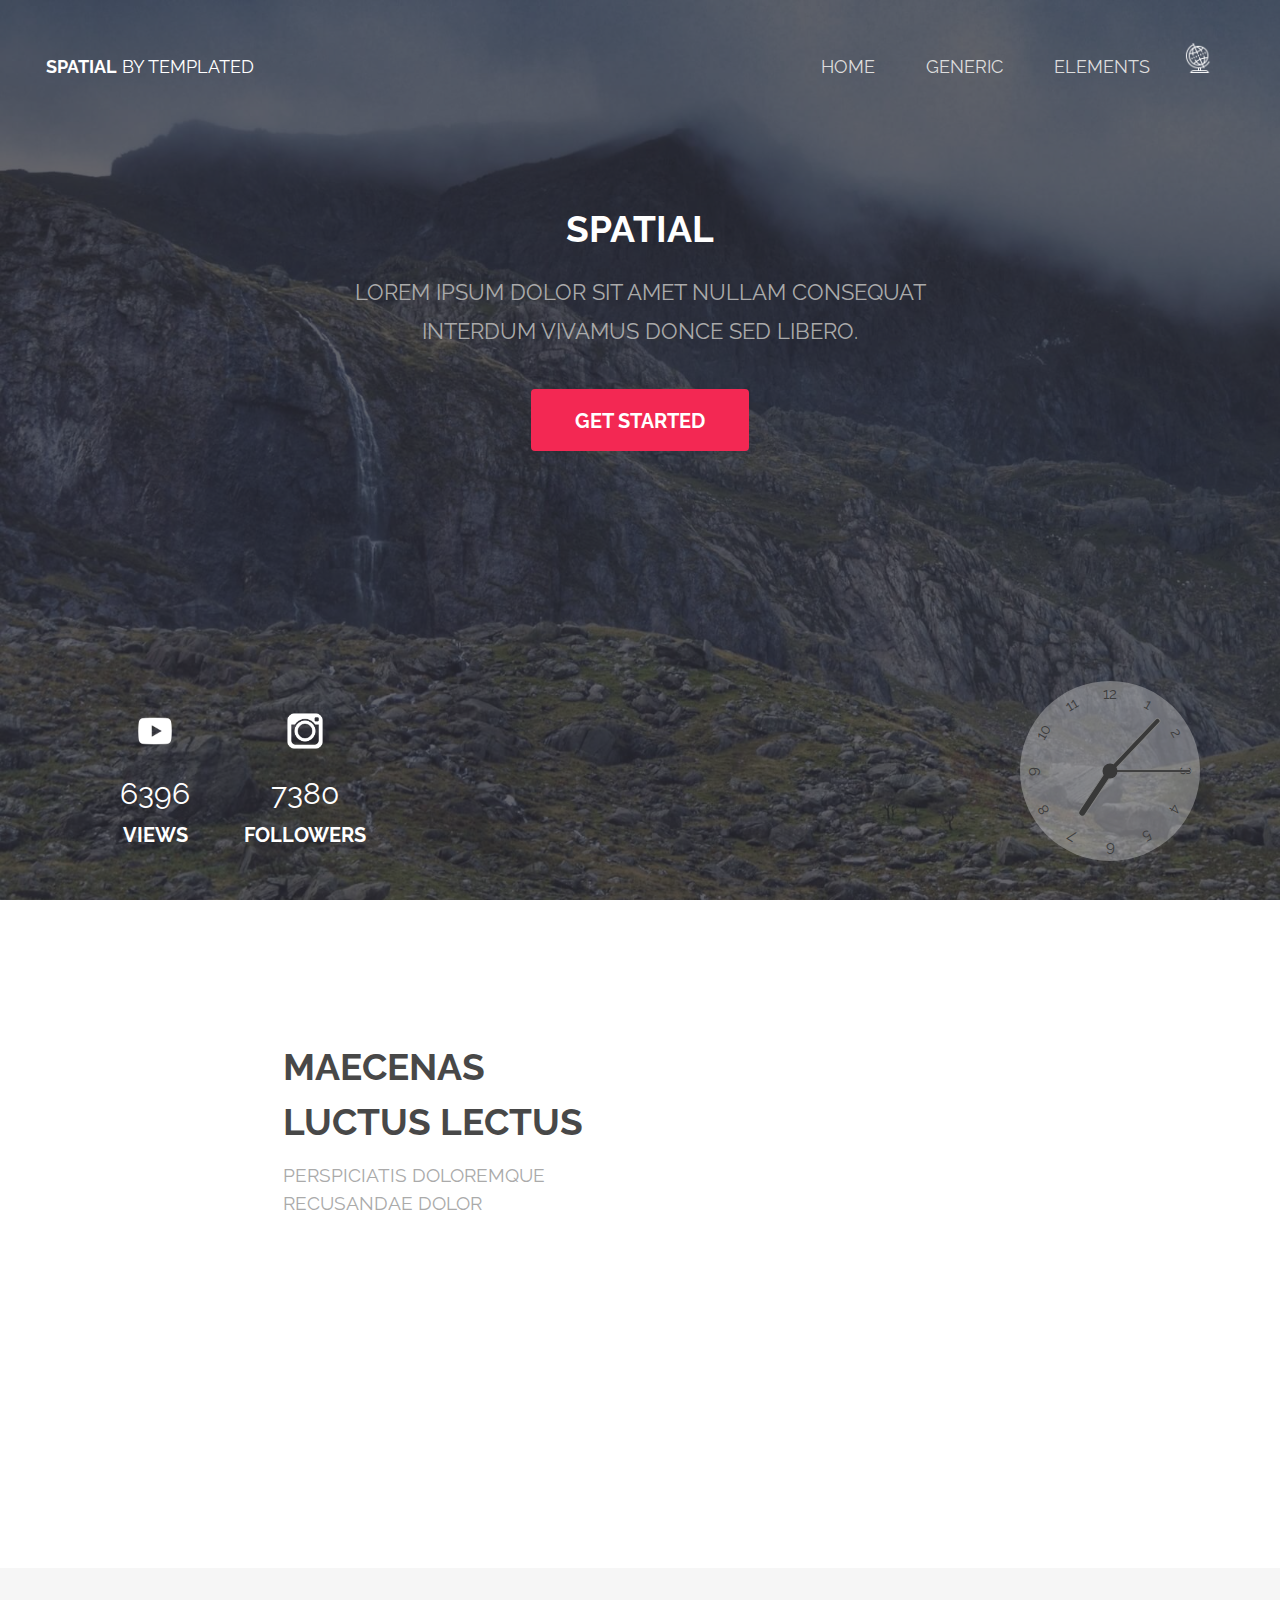
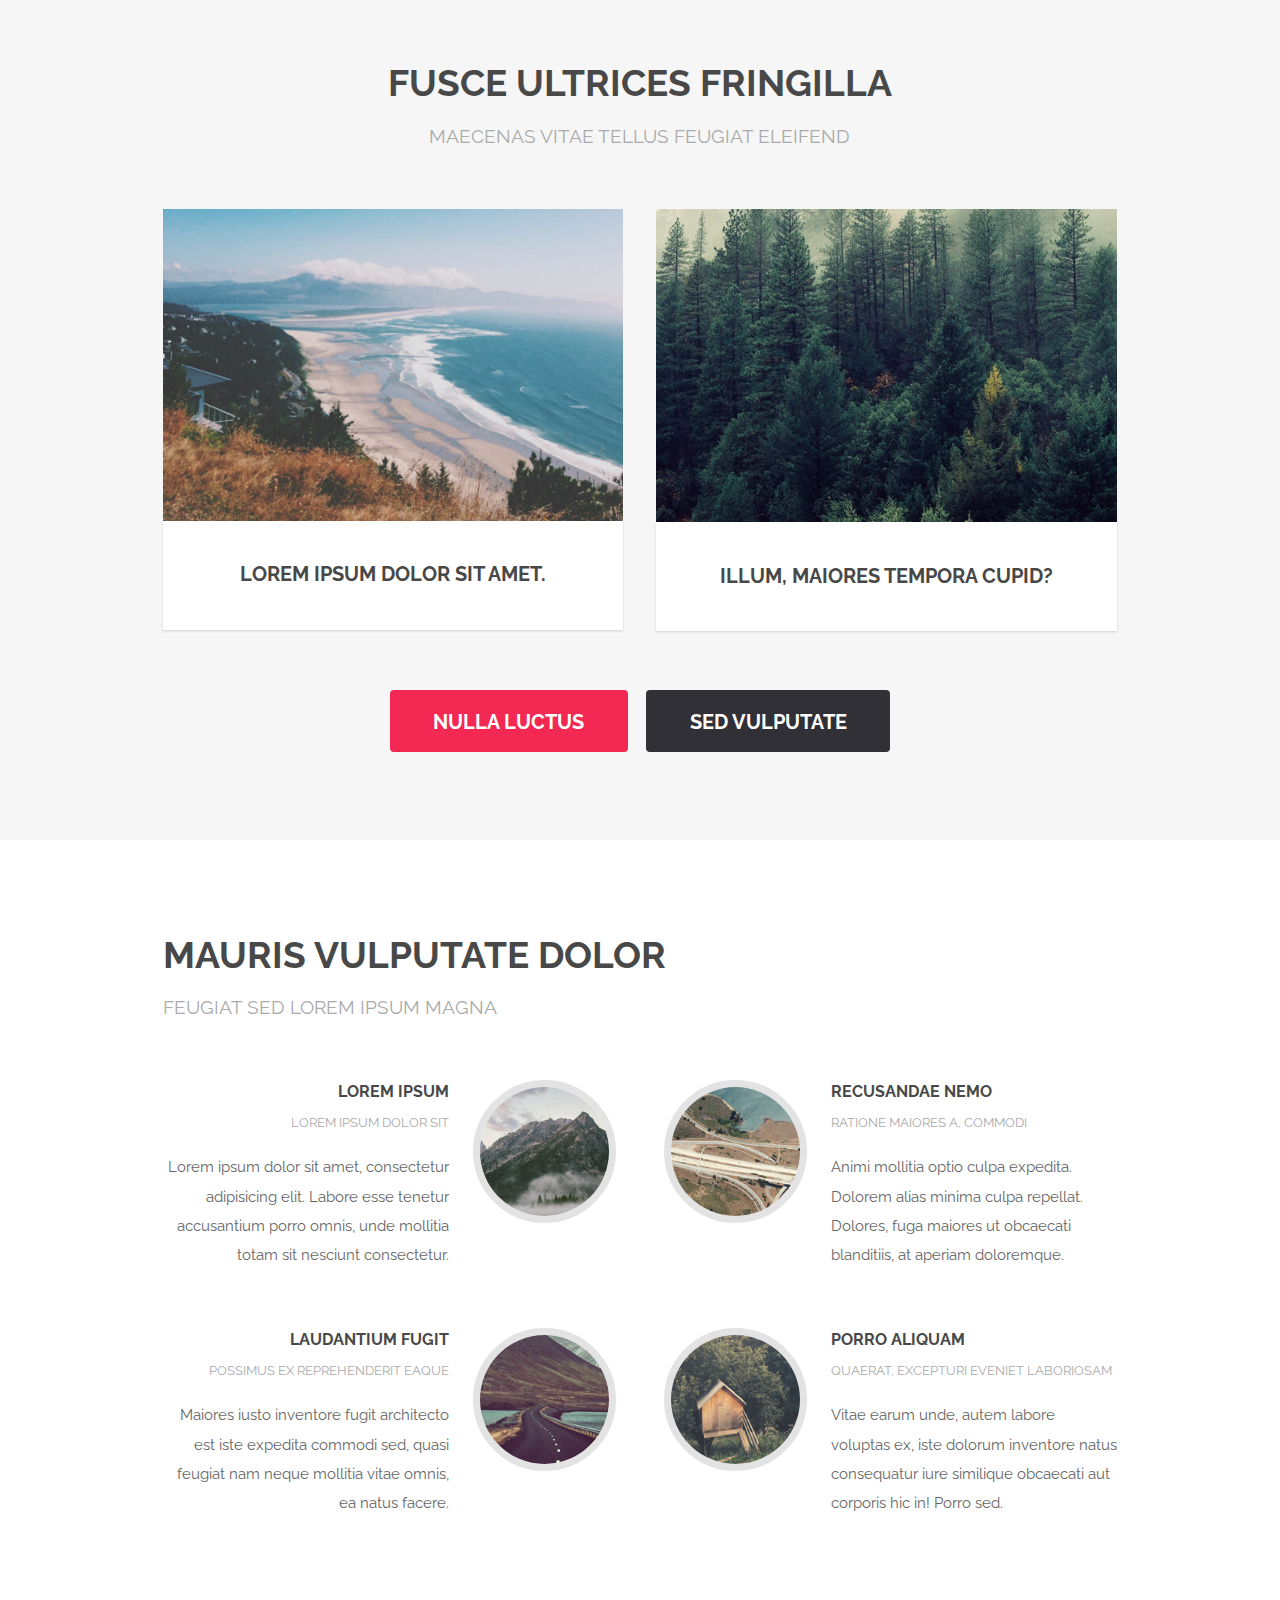
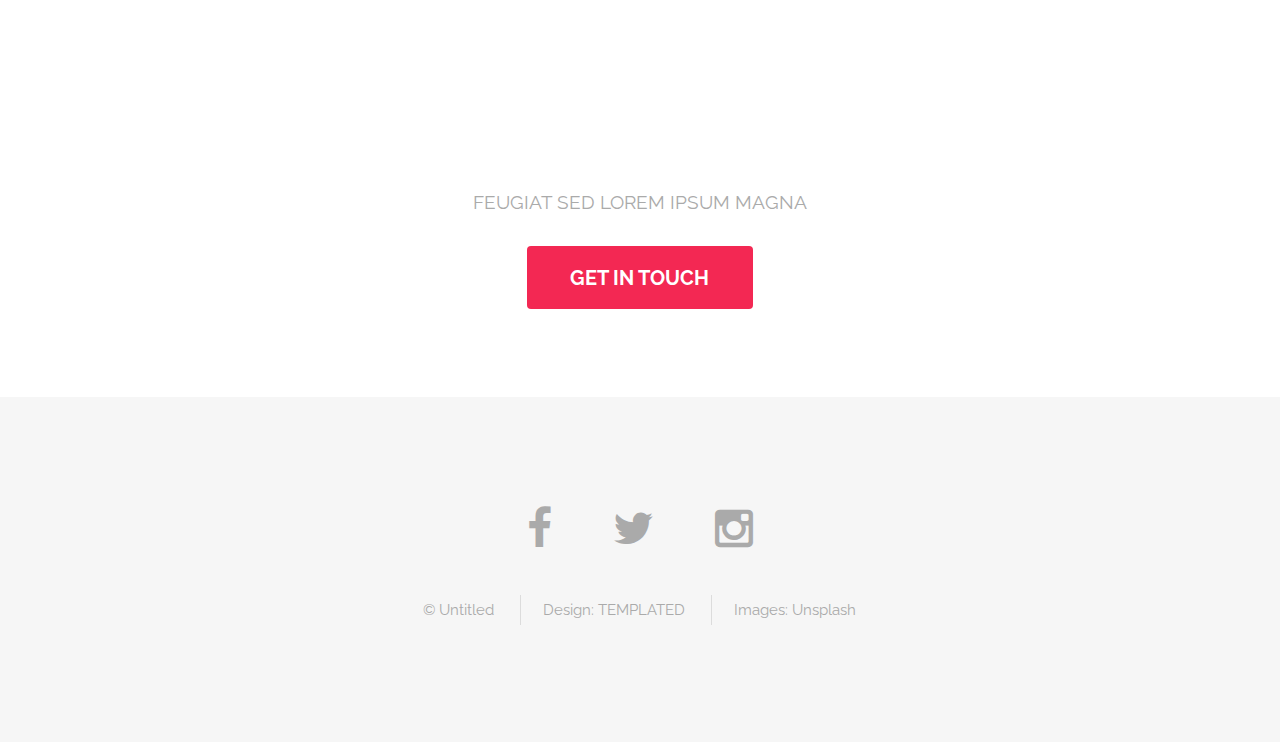
==== commit 651bedaa: "Ajax neue Stelle" ====
--- a/index.html
+++ b/index.html
@@ -80,9 +80,6 @@
 					</div>
 				</section>
 			</section>
-			<p id="Ajax">Secret Informations</p>
-			<button type="button" onclick="loadDoc() ">Click here</button>
-			
 			<!-- One -->
 				<section id="one" class="wrapper style1">
 					<div class="container 75%">
--- a/assets/css/main.css
+++ b/assets/css/main.css
@@ -3417,4 +3417,11 @@
 					padding: 0;
 				}
 
-		}+		}
+	#Ajax {
+		margin-left: auto;
+		margin-right: auto;
+		width: 80em;
+	}
+	
+	
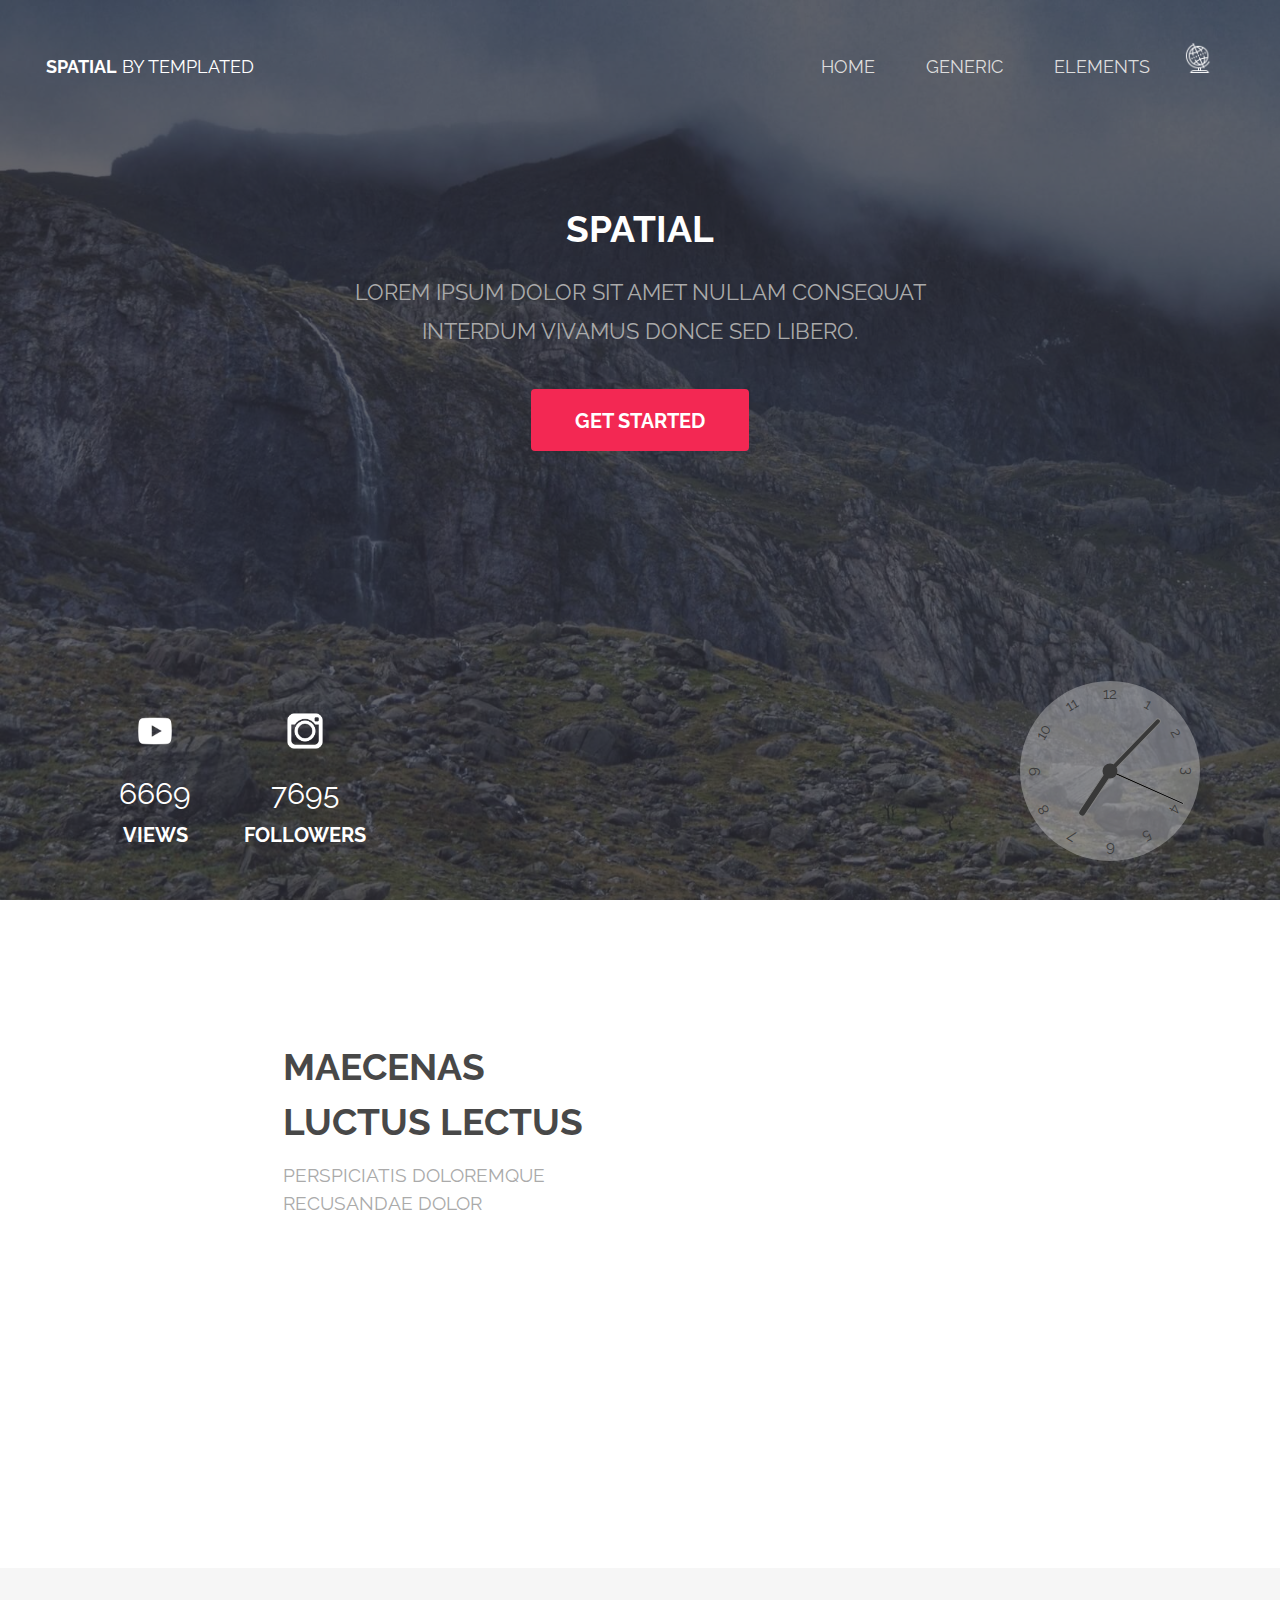
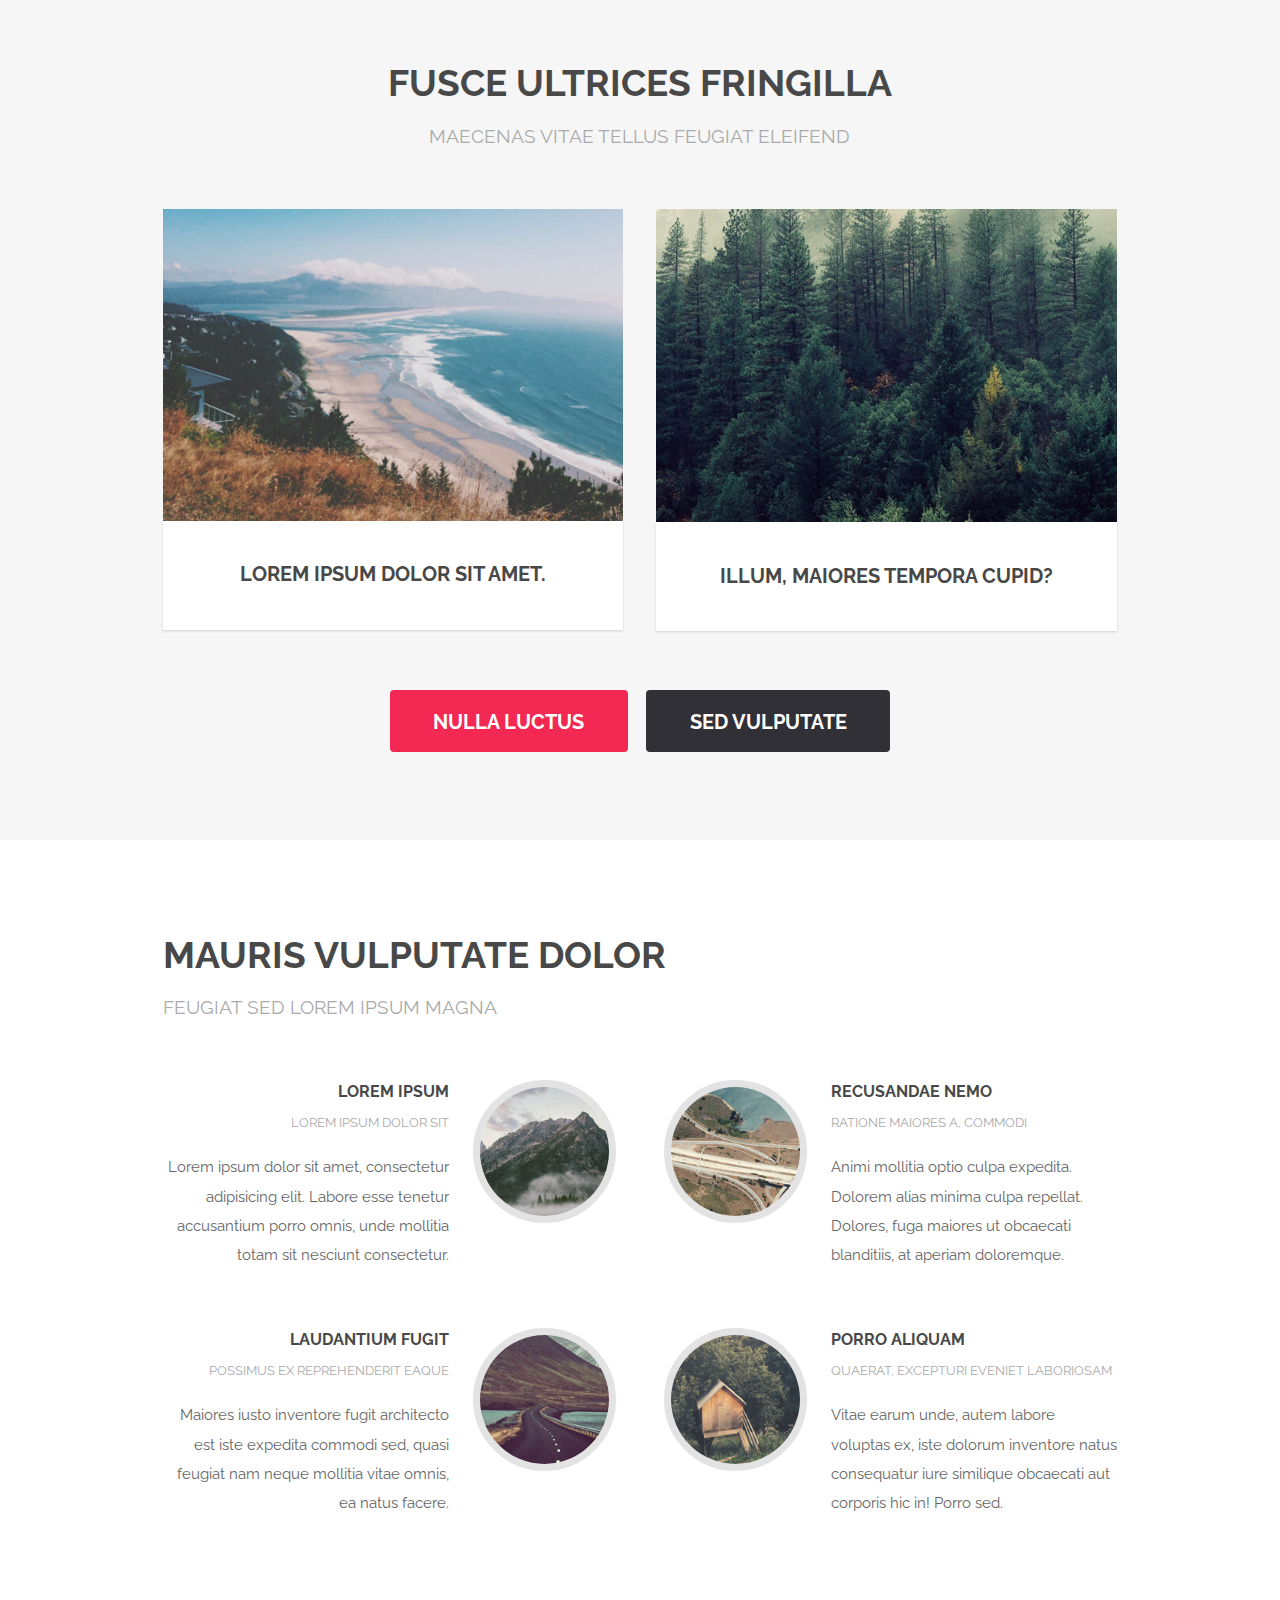
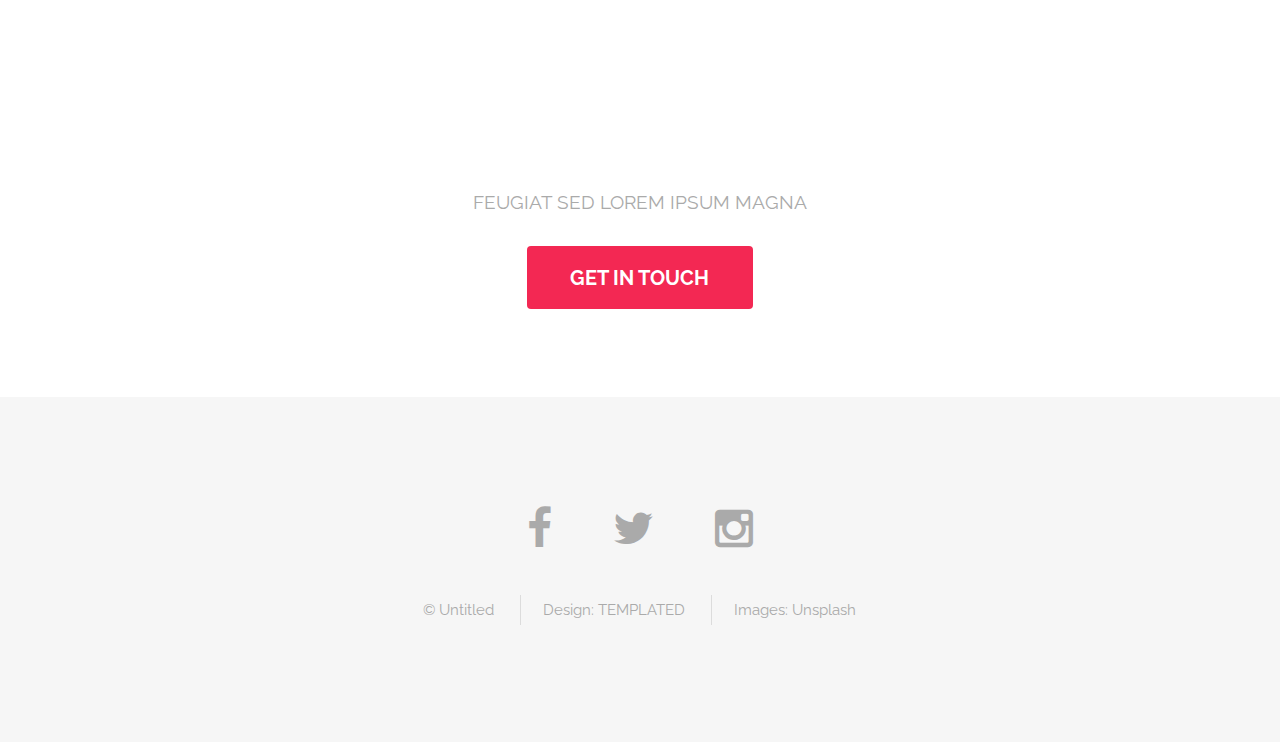
==== commit 0d5f3f72: "Bild vergrößern bei Klick" ====
--- a/index.html
+++ b/index.html
@@ -108,13 +108,13 @@
 						<div class="row 150%">
 							<div class="6u 12u$(xsmall)">
 								<div class="image fit captioned">
-									<img src="images/pic02.jpg" alt="" />
+									<a href="images/pic02.jpg" onclick="ImgBigger(this.href); return false"><img src="images/pic02.jpg" alt="" /></a>
 									<h3>Lorem ipsum dolor sit amet.</h3>
 								</div>
 							</div>
 							<div class="6u$ 12u$(xsmall)">
 								<div class="image fit captioned">
-									<img src="images/pic03.jpg" alt="" />
+									<a href="images/pic03.jpg" onclick="ImgBigger(this.href); return false"><img src="images/pic03.jpg" alt="" /></a>
 									<h3>Illum, maiores tempora cupid?</h3>
 								</div>
 							</div>
@@ -135,17 +135,20 @@
 						</header>
 						<div class="feature-grid">
 							<div class="feature">
-								<div class="image rounded"><img src="images/pic04.jpg" alt="" /></div>
+								<div class="image rounded">
+									<a href="images/pic04.jpg" onclick="ImgBigger(this.href); return false"><img src="images/pic04.jpg" alt="" /></a></div>
 								<div class="content">
 									<header>
 										<h4>Lorem ipsum</h4>
 										<p>Lorem ipsum dolor sit</p>
 									</header>
-									<p>Lorem ipsum dolor sit amet, consectetur adipisicing elit. Labore esse tenetur accusantium porro omnis, unde mollitia totam sit nesciunt consectetur.</p>
-								</div>
-							</div>
-							<div class="feature">
-								<div class="image rounded"><img src="images/pic05.jpg" alt="" /></div>
+										<p>Lorem ipsum dolor sit amet, consectetur adipisicing elit. Labore esse tenetur accusantium porro omnis, unde mollitia totam sit nesciunt consectetur.</p>
+									</div>
+								
+							</div>
+							<div class="feature">
+								<div class="image rounded">
+									<a href="images/pic05.jpg" onclick="ImgBigger(this.href); return false"><img src="images/pic05.jpg" alt="" /></a></div>
 								<div class="content">
 									<header>
 										<h4>Recusandae nemo</h4>
@@ -155,7 +158,8 @@
 								</div>
 							</div>
 							<div class="feature">
-								<div class="image rounded"><img src="images/pic06.jpg" alt="" /></div>
+								<div class="image rounded">
+									<a href="images/pic06.jpg" onclick="ImgBigger(this.href); return false"><img src="images/pic06.jpg" alt="" /></a></div>
 								<div class="content">
 									<header>
 										<h4>Laudantium fugit</h4>
@@ -165,7 +169,8 @@
 								</div>
 							</div>
 							<div class="feature">
-								<div class="image rounded"><img src="images/pic07.jpg" alt="" /></div>
+								<div class="image rounded">
+									<a href="images/pic07.jpg" onclick="ImgBigger(this.href); return false"><img src="images/pic07.jpg" alt="" /></a></div>
 								<div class="content">
 									<header>
 										<h4>Porro aliquam</h4>
--- a/assets/css/main.css
+++ b/assets/css/main.css
@@ -3307,6 +3307,7 @@
 		
 /* Main */
 
+
 	#main {
 		padding-top: 4em;
 		
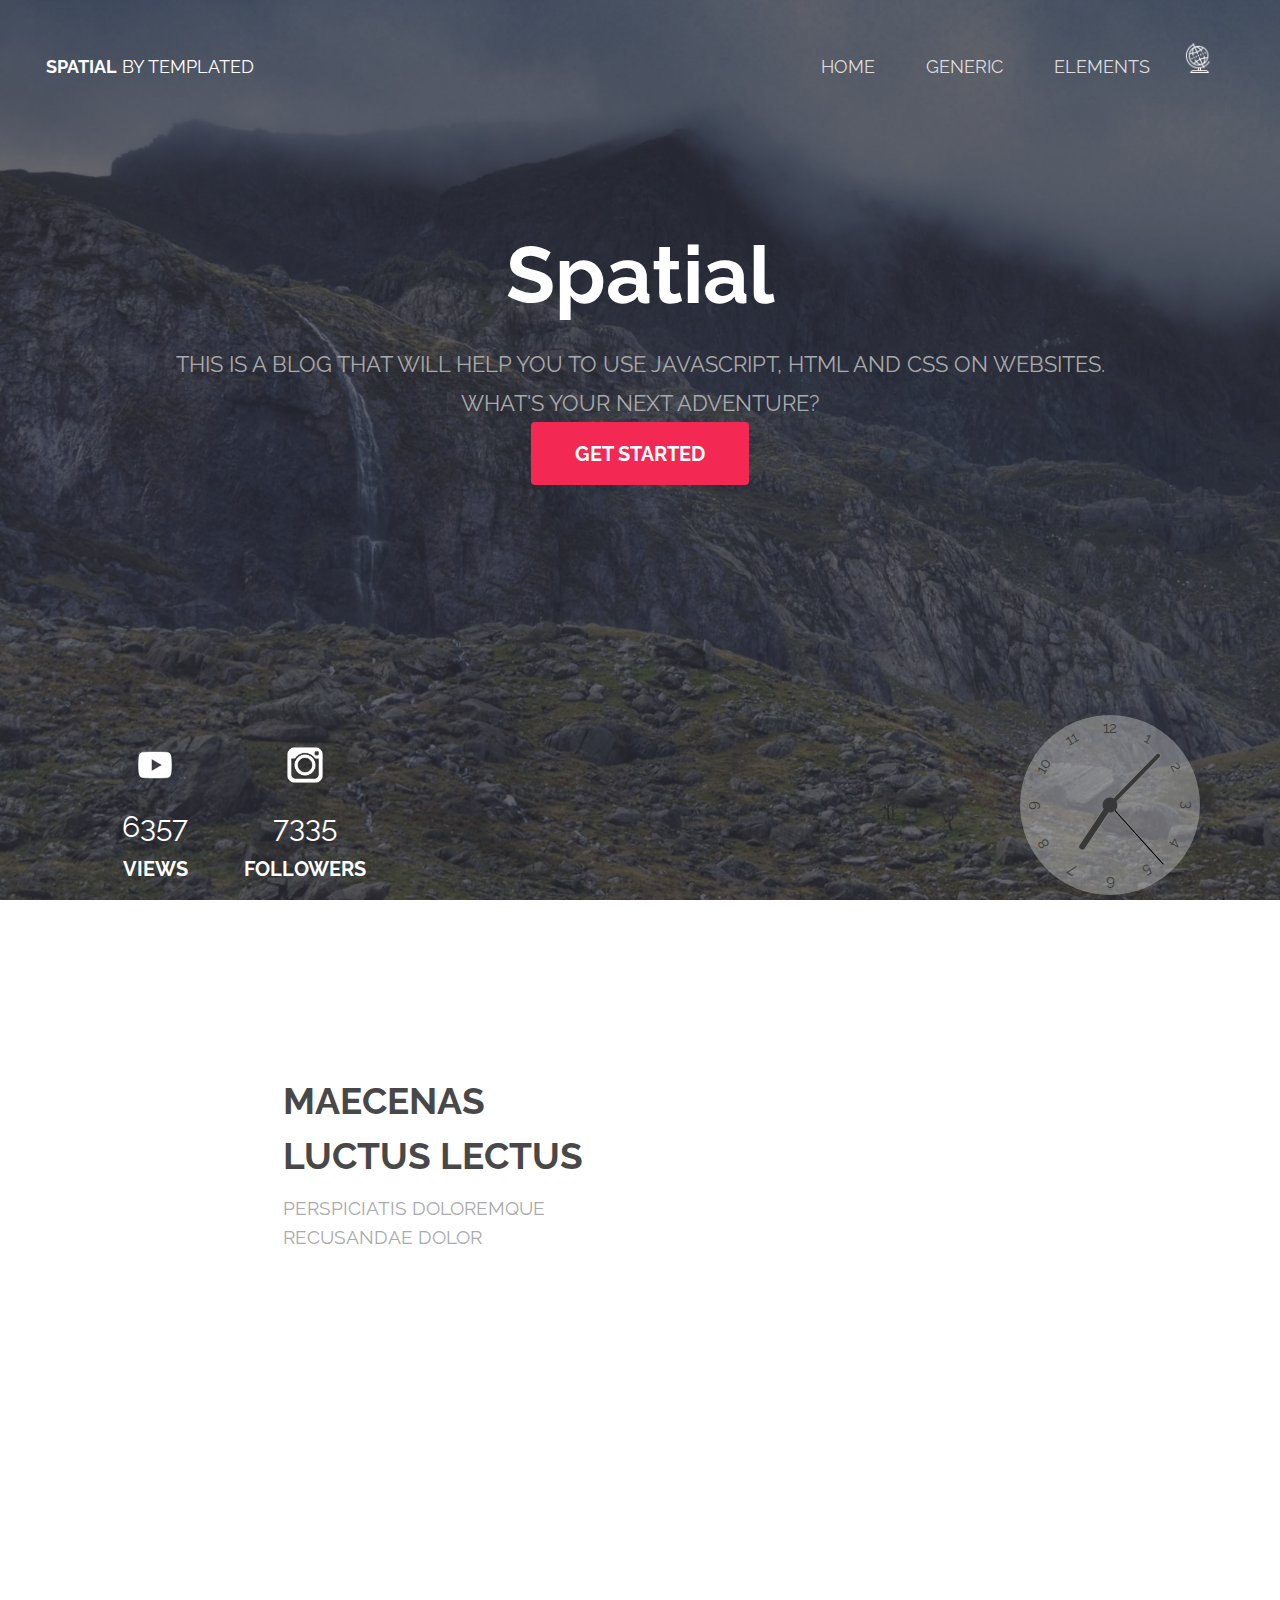
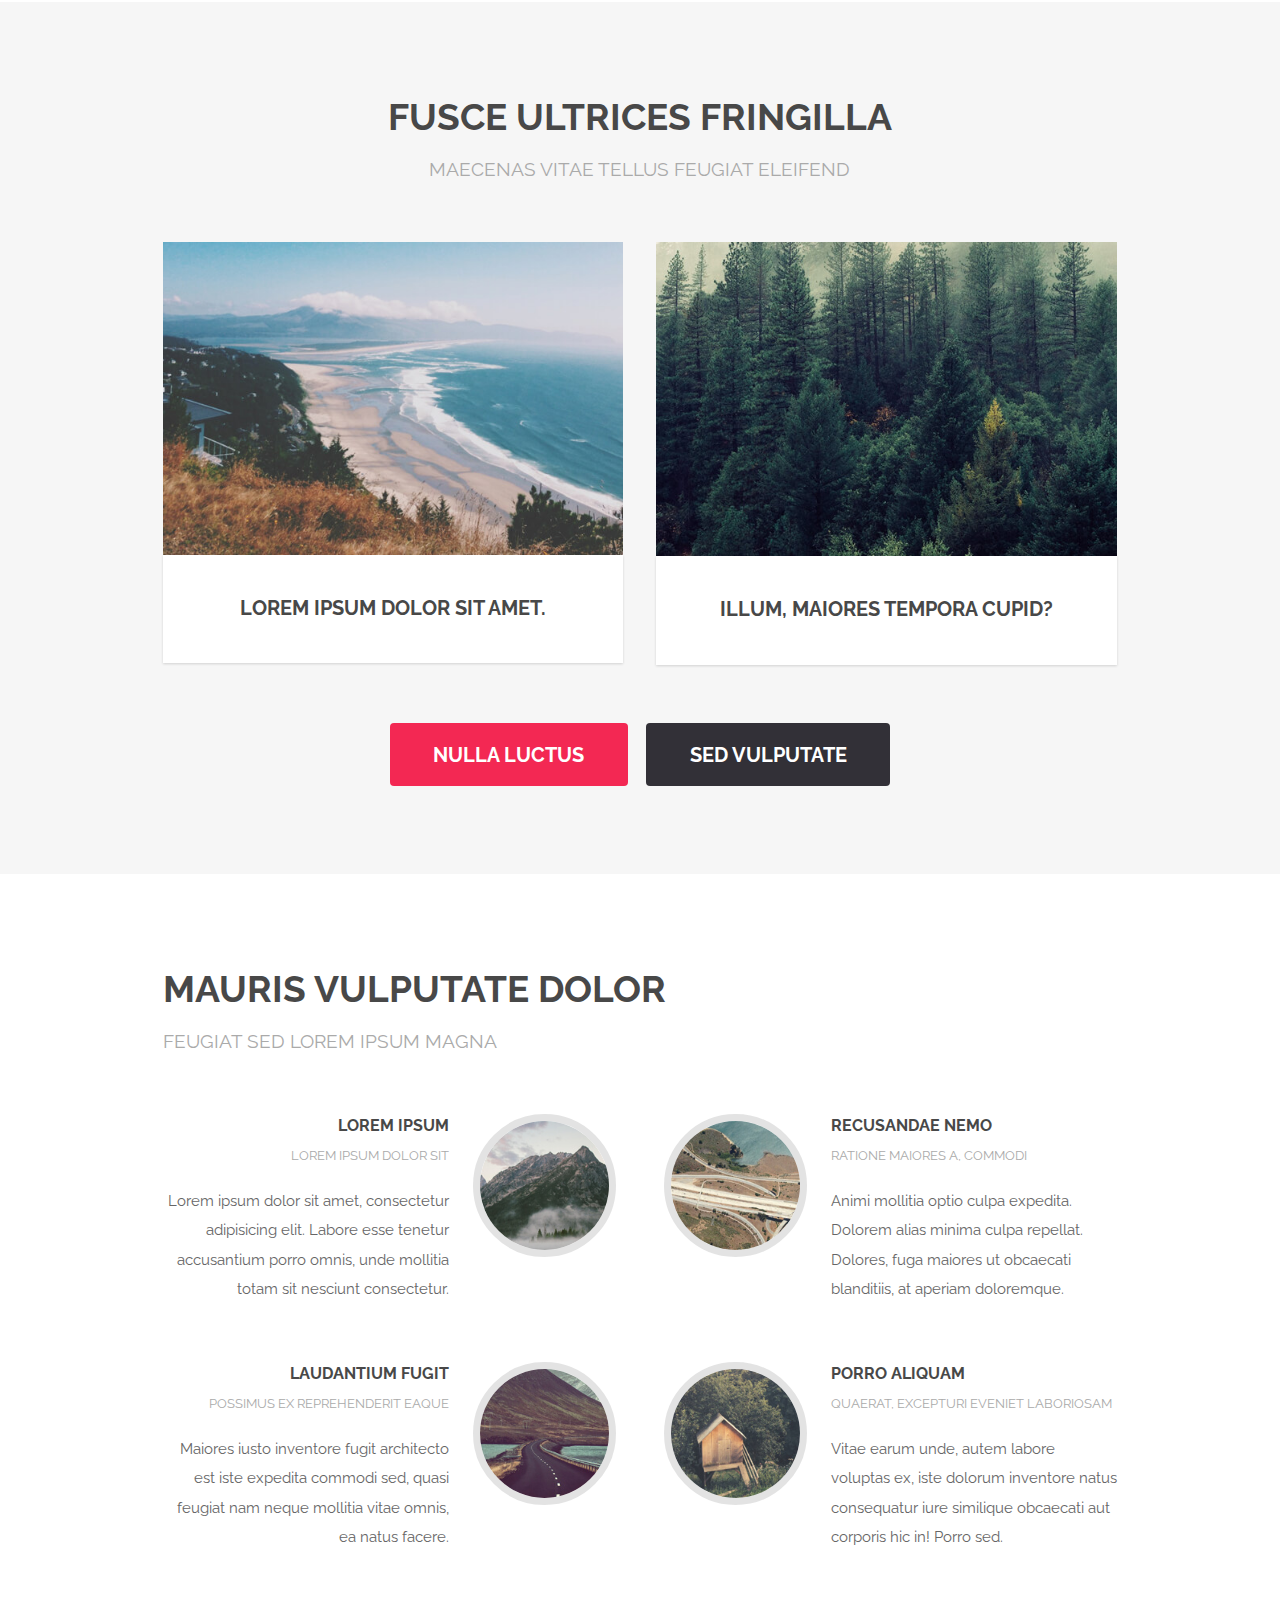
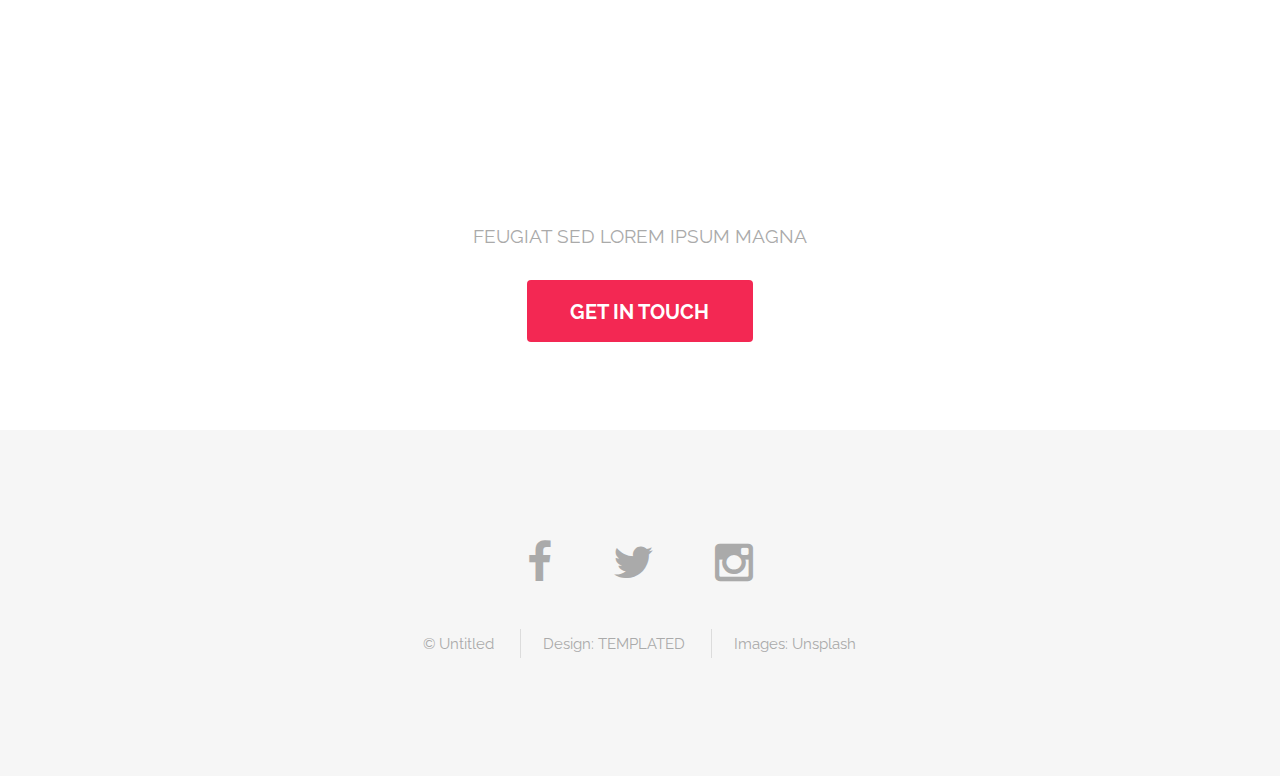
==== commit 270572c8: "Verbesserungen Language Switcher" ====
--- a/index.html
+++ b/index.html
@@ -18,7 +18,8 @@
 				<h1><strong><a href="index.html">Spatial</a></strong> by Templated</h1>
 				<nav id="nav">
 					<ul>
-						<li><a href="index.html">Home</a></li>
+						<div id="home"></div>
+						<li><a href="index.html">Home</a></li></div>
 						<li><a href="generic.html">Generic</a></li>
 						<li><a href="elements.html">Elements</a></li>
 						<div class="language-dropdown">
@@ -26,25 +27,30 @@
 								<img src="images/welt.png" alt="Sprache" height="30" width="30"/>
 							</button>
 							<div class="dropdown-content">
-								<a href="./index.html#en" data-reload><img src="images/usa.png" alt="USA" height="30" width="30"/></a>
-								<a href="./index.html#fr" data-reload><img src="images/french.png"  alt="France" height="30" width="30"/></a>
-								<a href="./index.html#de" data-reload><img src="images/germany.png" alt="Germany" height="30" width="30"/></a>
+								<a href="" onclick="Delay()"><img src="images/usa.png" alt="USA" height="30" width="30"/></a>
+								<a href="#fr" onclick="Delay()"><img src="images/french.png"  alt="France" height="30" width="30"/></a>
+								<a href="#de " onclick="Delay()"><img src="images/germany.png" alt="Germany" height="30" width="30"/></a>
 							</div>
 						</div>
 					</ul>
 				</nav>
 			</header>
 
-			<a href="#menu" class="navPanelToggle"><span class="fa fa-bars"></span></a>
+		<a href="#menu" class="navPanelToggle"><span class="fa fa-bars"></span></a> 
 
 			
 		<!-- Banner -->
 			<section id="banner">
-				<div id="test">
-				<h2>Spatial</h2></div>
-				<p>Lorem ipsum dolor sit amet nullam consequat <br /> interdum vivamus donce sed libero.</p>
+				<div id="text1">
+				Spatial</div>
+				<div id="text2">
+				This is a blog that will help you to use Javascript, HTML and CSS on websites. </div>
+					<div id="text2_1">
+					What's your next adventure?</div>
+				</div>
 				<ul class="actions">
-					<li><a href="#" class="button special big">Get Started</a></li>
+					
+					<li><a href="#" class="button special big"><div id="text3">Get Started</div></a></li>
 				</ul>
 				<section class="container-counters">
 					<div class="container-box">
--- a/assets/css/main.css
+++ b/assets/css/main.css
@@ -2955,7 +2955,7 @@
 /* Menu */
 
 	.navPanelToggle {
-		text-decoration: none;
+
 		text-decoration: none;
 		height: 100%;
 		left: 0;
@@ -3126,8 +3126,24 @@
 		background-size: cover;
 		line-height: 1.75;
 		text-align: center;
+	}
+	#banner #text1 {
+		font-size: 80px;
+		font-weight: bold;
+		color: white;
+	}
+	#banner #text2 {
+		text-transform: uppercase;
+		color: #aaa;
+		font-size: 1.5em;
 		
 	}
+	#banner #text2_1 {
+		text-transform: uppercase;
+		color: #aaa;
+		font-size: 1.5em;
+	}
+
 
 		#banner:last-child {
 			margin-bottom: 0;
@@ -3143,7 +3159,7 @@
 
 		#banner p {
 			color: #aaa;
-			font-size: 1.5em;
+			
 			margin-bottom: 1.75em;
 			text-transform: uppercase;
 		}
@@ -3307,7 +3323,6 @@
 		
 /* Main */
 
-
 	#main {
 		padding-top: 4em;
 		
@@ -3418,11 +3433,4 @@
 					padding: 0;
 				}
 
-		}
-	#Ajax {
-		margin-left: auto;
-		margin-right: auto;
-		width: 80em;
-	}
-	
-	
+		}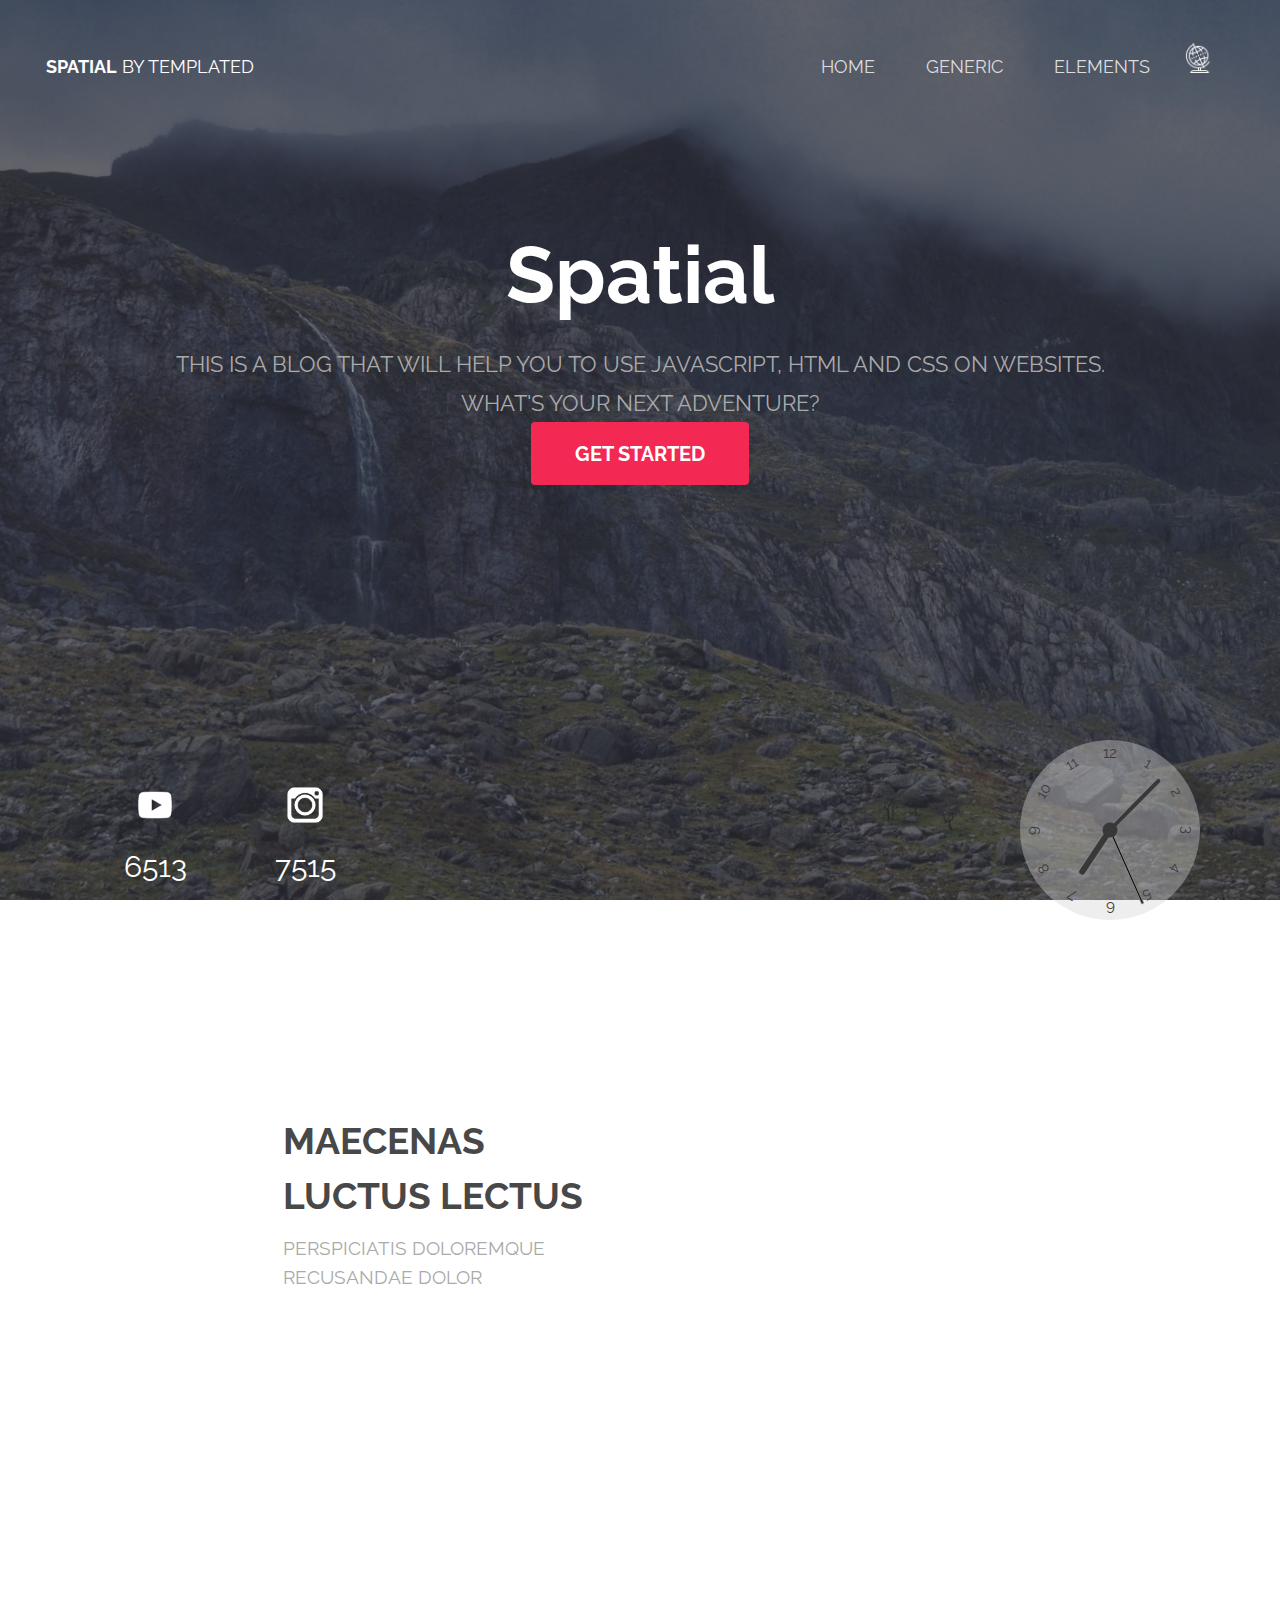
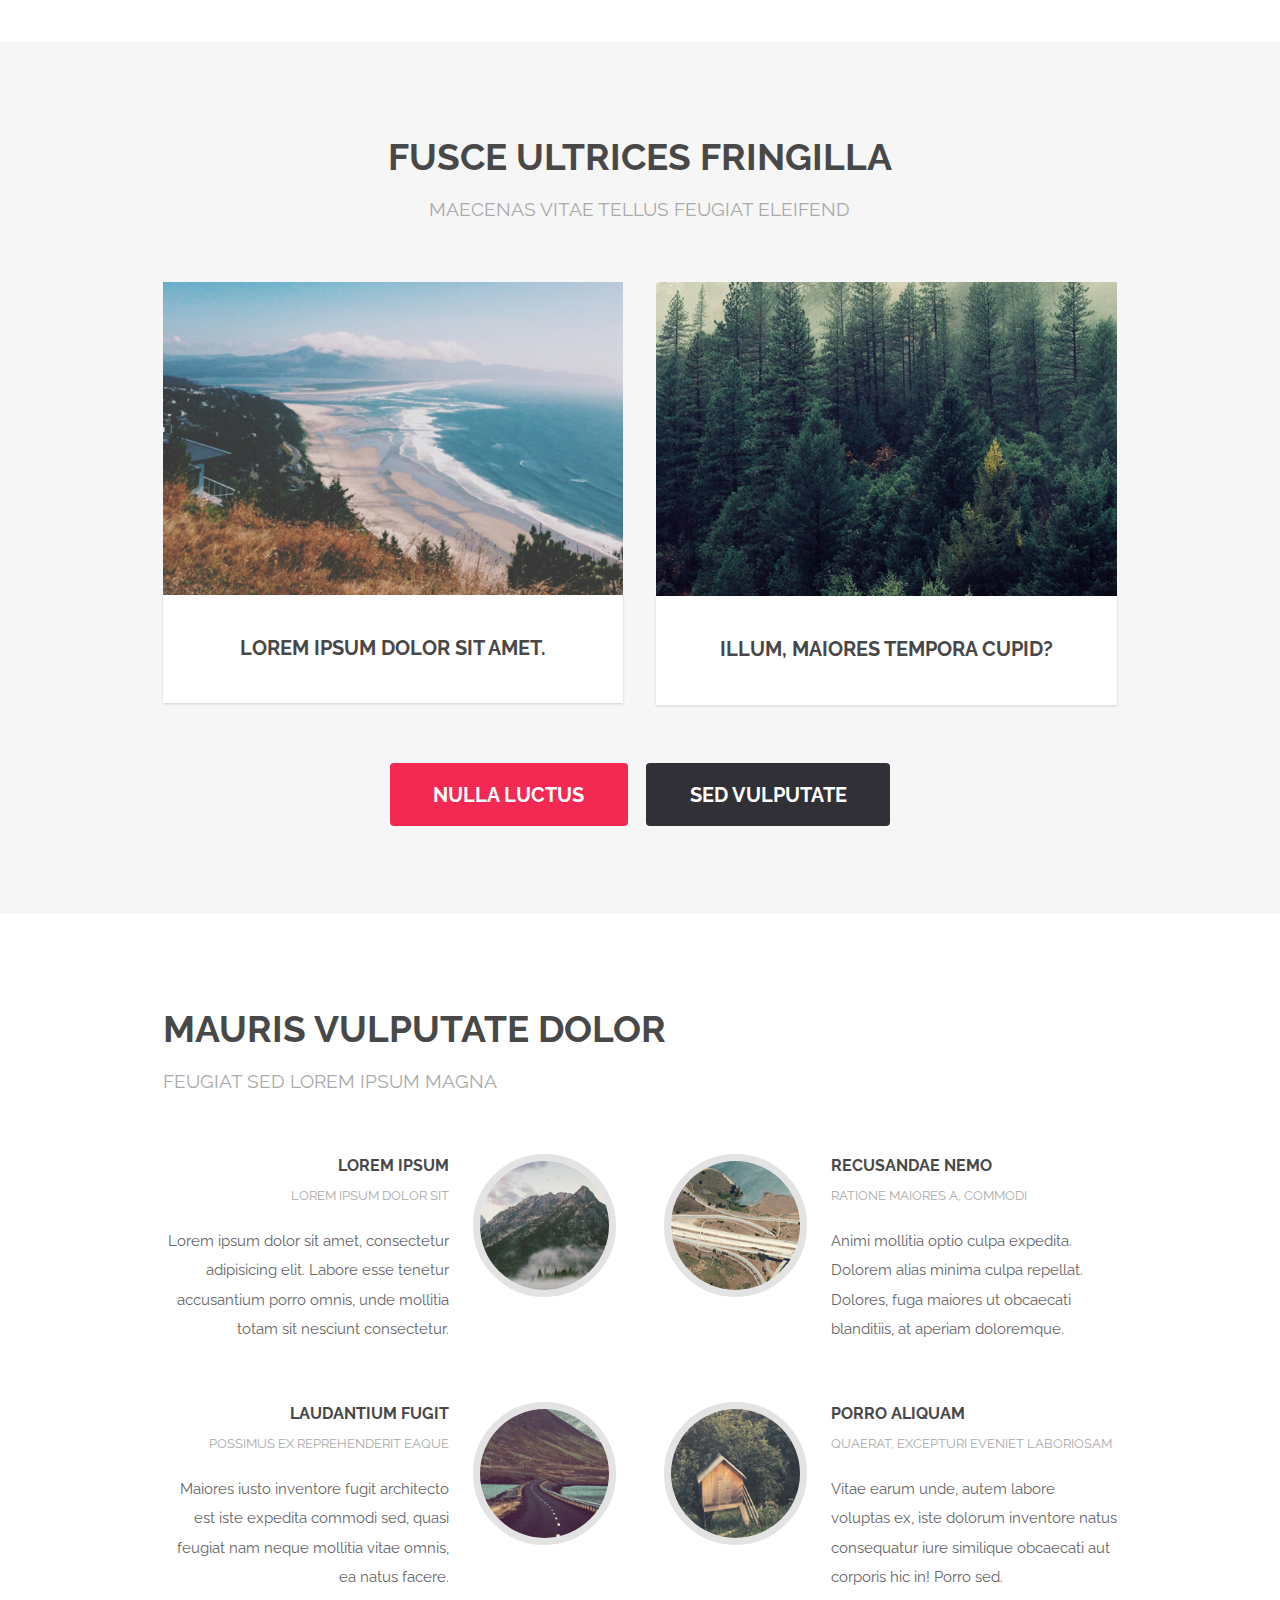
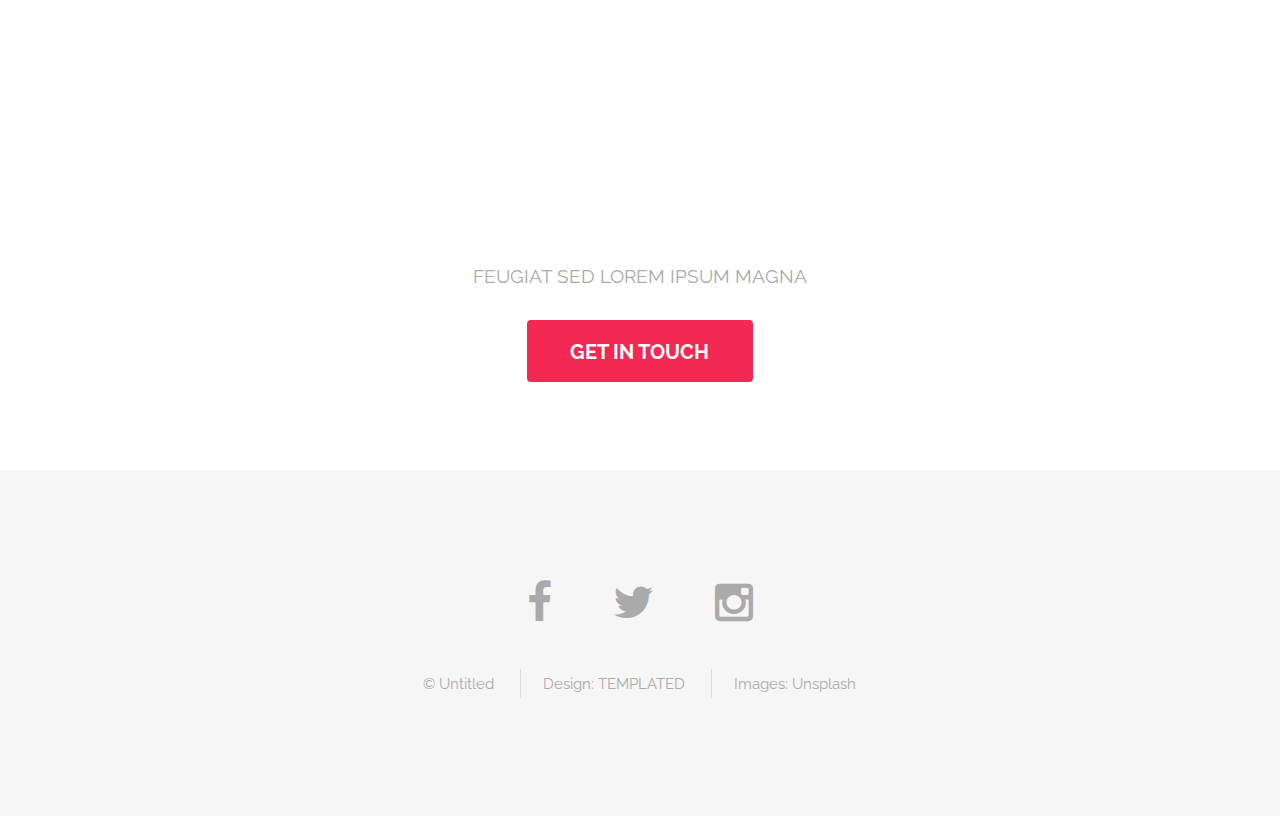
==== commit b81137fb: "responsive Uhrenanzeige" ====
--- a/index.html
+++ b/index.html
@@ -8,7 +8,7 @@
 	<head>
 		<title>Spatial by TEMPLATED</title>
 		<meta charset="utf-8" />
-		<meta name="viewport" content="width=device-width, initial-scale=1" />
+		<meta name="viewport" content="width=device-width, initial-scale=1.0" />
 		<link rel="stylesheet" href="assets/css/main.css" />
 	</head>
 	<body class="landing">
@@ -85,6 +85,7 @@
 						<div class="number number12">12</div>
 					</div>
 				</section>
+				
 			</section>
 			<!-- One -->
 				<section id="one" class="wrapper style1">
--- a/assets/css/main.css
+++ b/assets/css/main.css
@@ -472,6 +472,7 @@
 	.\-1u {
 		margin-left: 8.33333%;
 	}
+	
 
 	@media screen and (max-width: 1680px) {
 
@@ -1594,6 +1595,7 @@
 			transition: none !important;
 		}
 
+	
 /* Type */
 
 	body {
@@ -1771,6 +1773,11 @@
 
 	.align-right {
 		text-align: right;
+	}
+
+	#Ajax {
+		margin-left: 30px;
+
 	}
 
 /* Box */
@@ -1973,6 +1980,8 @@
 			}
 
 		}
+	
+	
 
 /* Feature */
 
@@ -3239,6 +3248,20 @@
 		.container-counters h3{
 			color: white;
 			font-size: 20px;
+		}
+
+		@media only screen and (max-width: 600px) {
+			.clock {
+				margin-top: 200px;
+				}
+		}
+		@media only screen and (min-width: 768px) {
+			.clock {
+				margin-top: -1em; 
+			}
+			.container-counters {
+				margin-top: 4em;
+			}
 		}
 
 		.container-clock {
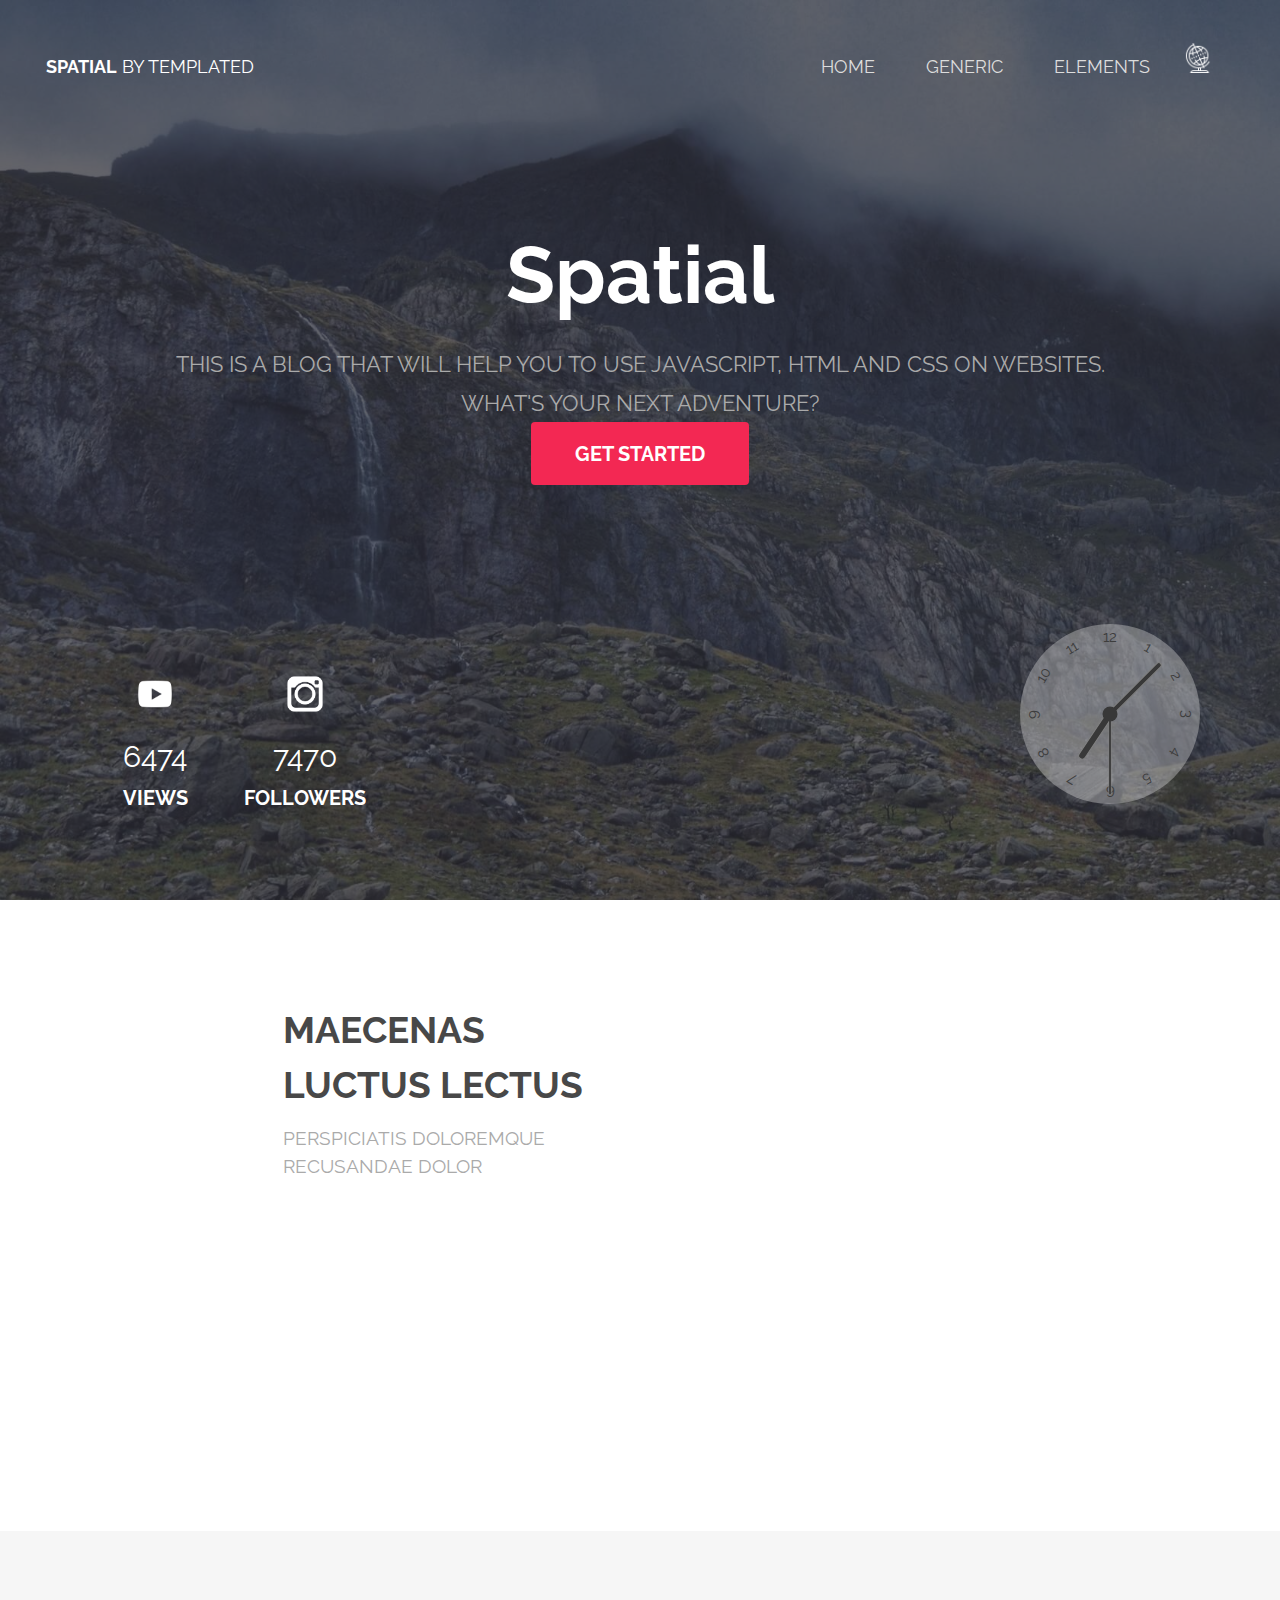
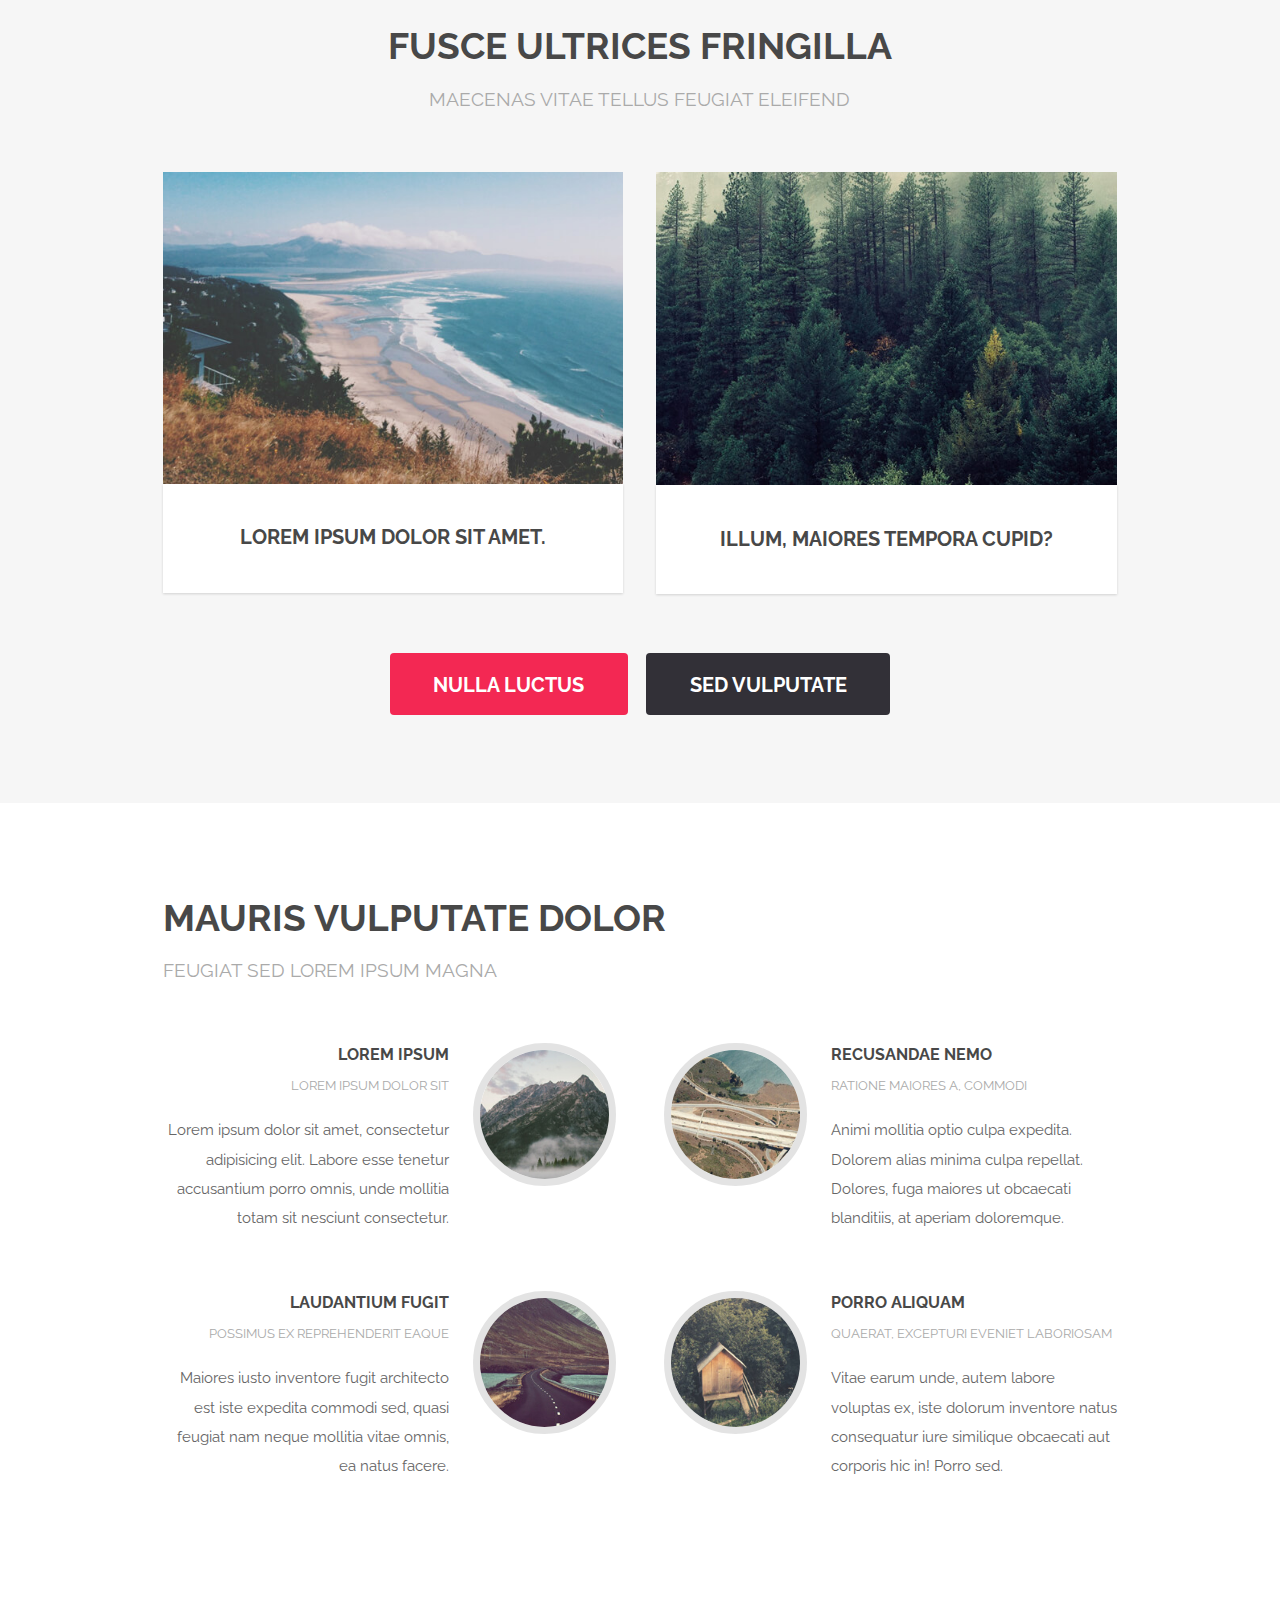
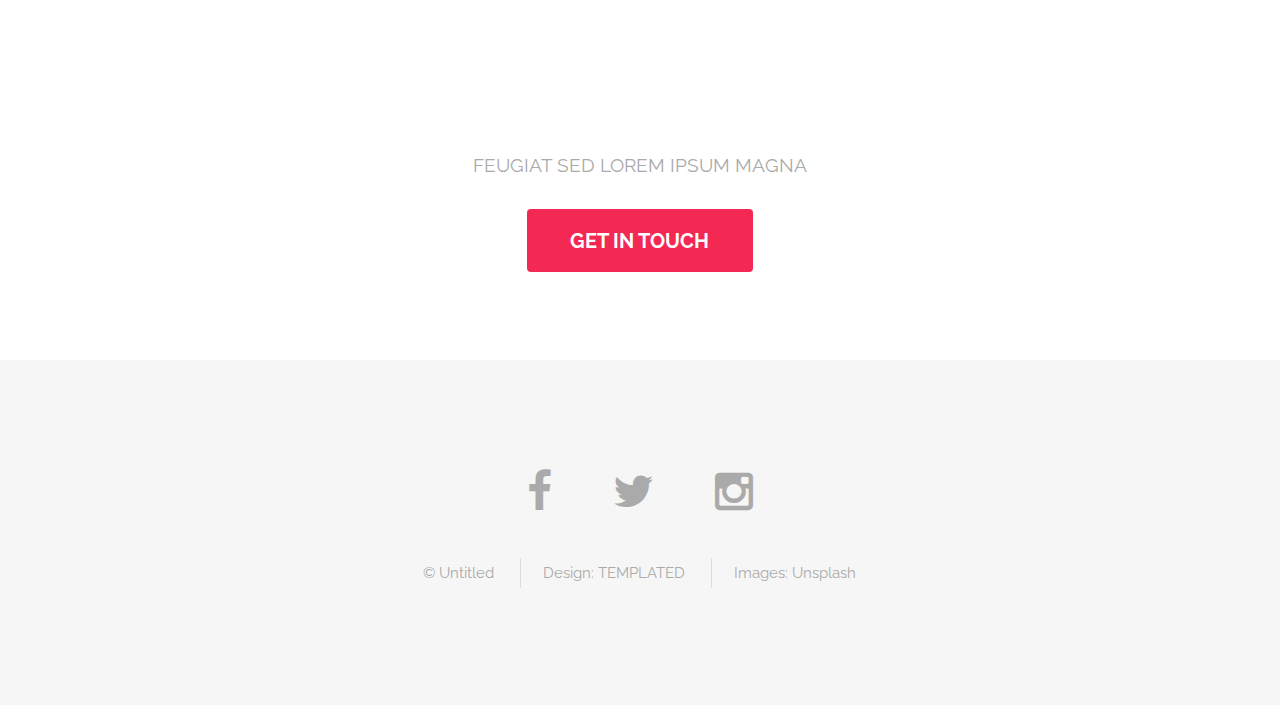
==== commit 3a780938: "Language Scwitch Änderung responsive" ====
--- a/index.html
+++ b/index.html
@@ -27,9 +27,12 @@
 								<img src="images/welt.png" alt="Sprache" height="30" width="30"/>
 							</button>
 							<div class="dropdown-content">
-								<a href="" onclick="Delay()"><img src="images/usa.png" alt="USA" height="30" width="30"/></a>
+								<!--<a href="" onclick="Delay()"><img src="images/usa.png" alt="USA" height="30" width="30"/></a>
 								<a href="#fr" onclick="Delay()"><img src="images/french.png"  alt="France" height="30" width="30"/></a>
-								<a href="#de " onclick="Delay()"><img src="images/germany.png" alt="Germany" height="30" width="30"/></a>
+								<a href="#de " onclick="Delay()"><img src="images/germany.png" alt="Germany" height="30" width="30"/></a>-->
+								<a href="#eng" onclick="toggleLanguage('english')"><img src="images/usa.png" alt="USA" height="30" width="30"/></a>
+								<a href="#fr" onclick="toggleLanguage('french')"><img src="images/french.png" alt="France" height="30" width="30"/></a>
+								<a href="#de" onclick="toggleLanguage('german')"><img src="images/germany.png" alt="Germany" height="30" width="30"/></a>
 							</div>
 						</div>
 					</ul>
--- a/assets/css/main.css
+++ b/assets/css/main.css
@@ -1776,10 +1776,29 @@
 	}
 
 	#Ajax {
-		margin-left: 30px;
-
-	}
-
+		margin-left: 200px;
+	}
+
+	@media screen and (max-width: 600px) {
+		#Ajax {
+			margin-left: 20px;
+		}
+	}
+	@media screen and (min-width: 600px) {
+		#Ajax {
+			margin-left: 50px;
+		}
+	}
+	@media screen and (min-width: 800px) {
+		#Ajax {
+			margin-left: 100px;
+		}
+	}
+	@media screen and (min-width: 900px) {
+		#Ajax {
+			margin-left: 200px;
+		}
+	}
 /* Box */
 
 	.box {
@@ -3255,14 +3274,23 @@
 				margin-top: 200px;
 				}
 		}
-		@media only screen and (min-width: 768px) {
+		@media only screen and (min-width: 768px) and (min-height: 768px) {
 			.clock {
-				margin-top: -1em; 
+				margin-top: -20px; 
 			}
 			.container-counters {
-				margin-top: 4em;
-			}
-		}
+				margin-top: -20px;
+			}
+		}
+		@media only screen and (min-width: 768px) and (min-height: 1000px) {
+			.clock {
+				margin-top: 5px; 
+			}
+			.container-counters {
+				margin-top: 100px;
+			}
+		}
+	
 
 		.container-clock {
 			float: right;
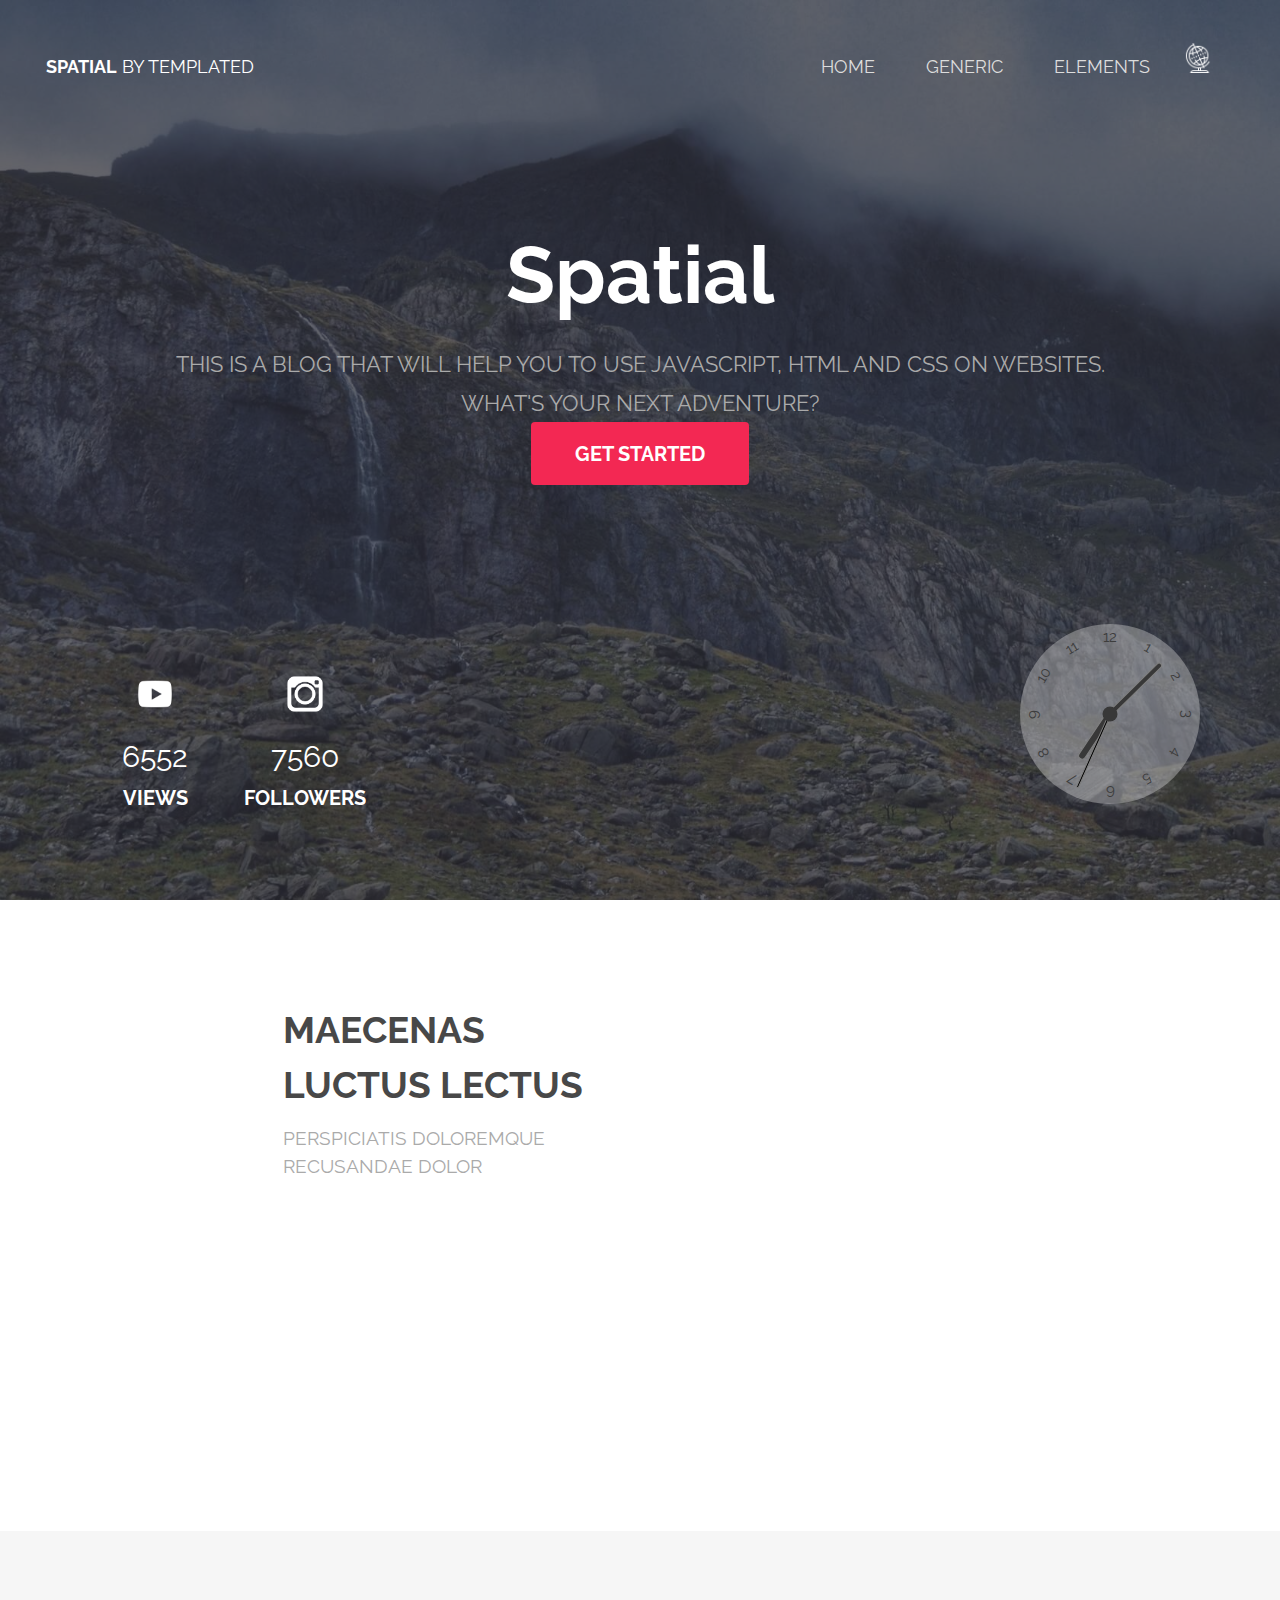
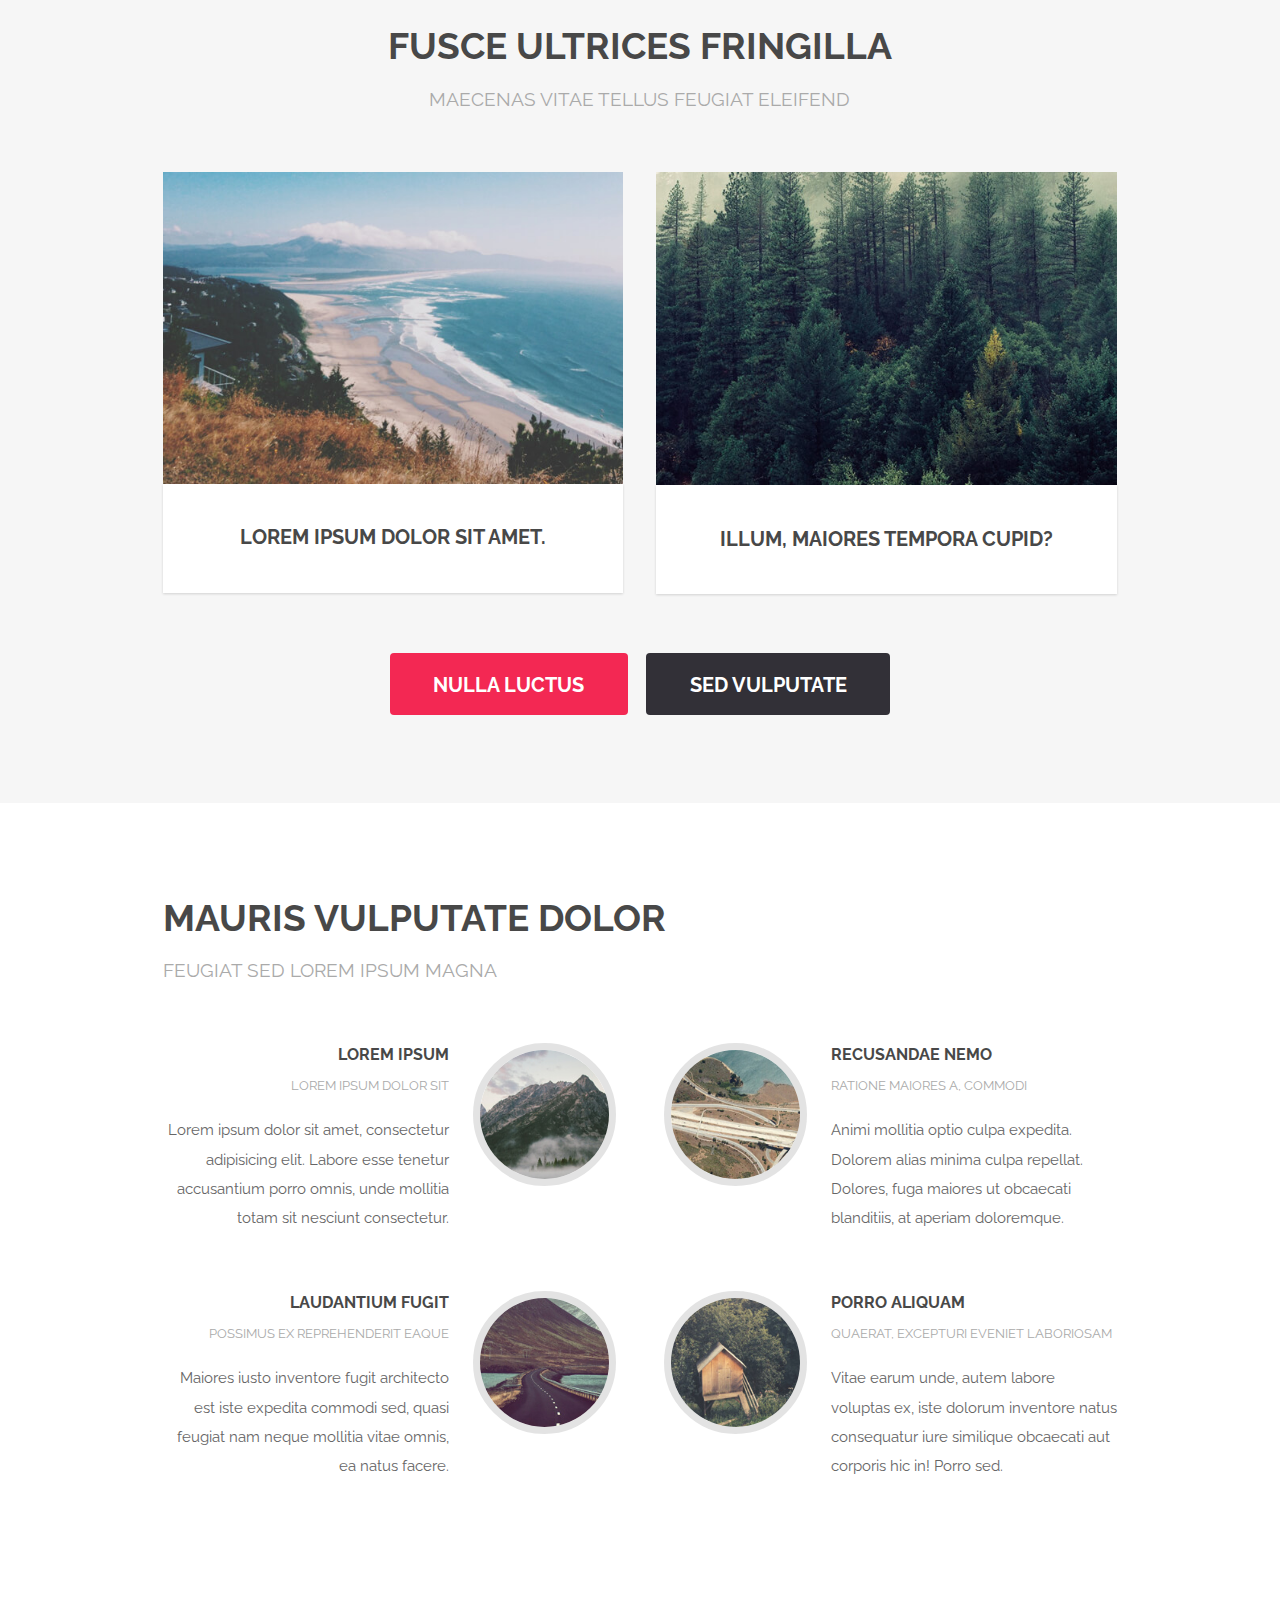
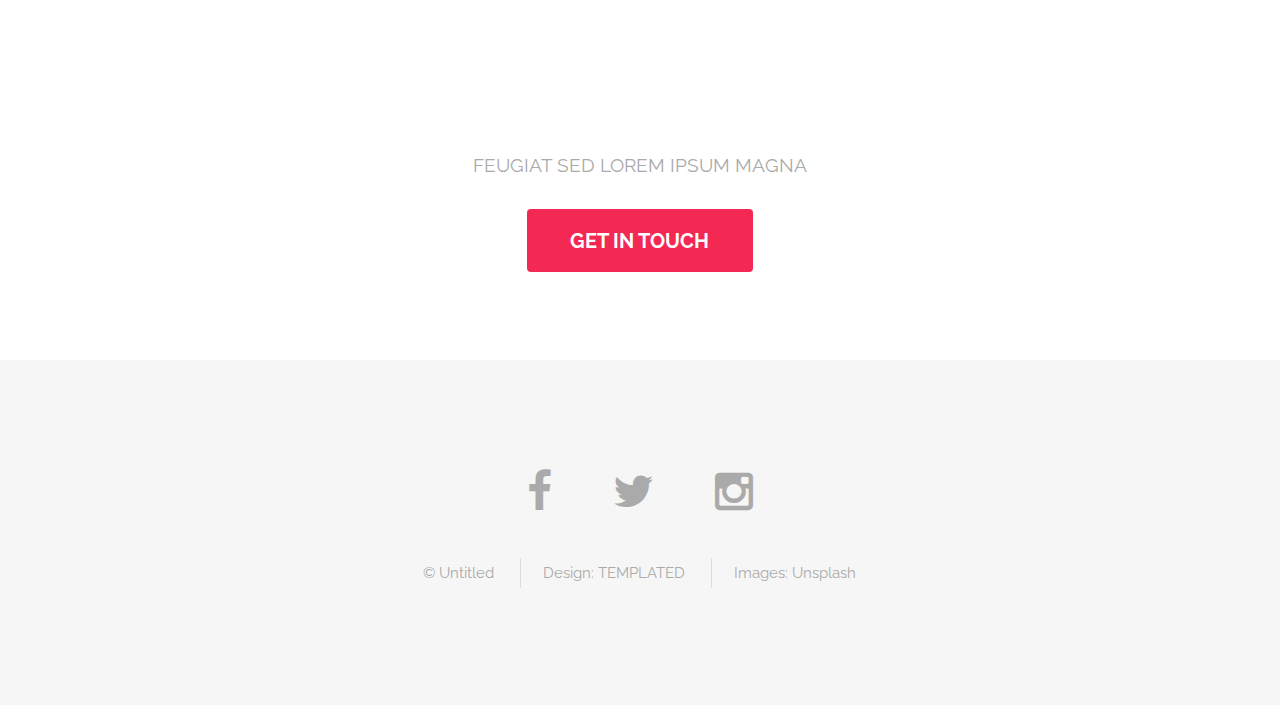
==== commit d3e79557: "Javascript Nameneingae" ====
--- a/index.html
+++ b/index.html
@@ -227,7 +227,7 @@
 			<script src="assets/js/skel.min.js"></script>
 			<script src="assets/js/util.js"></script>
 			<script src="assets/js/main.js"></script>
-			<script src="assets/js/script_Leonie.js"></script>
+			<script defer src="assets/js/script_Leonie.js"></script>
 
 			
 	</body>
--- a/assets/css/main.css
+++ b/assets/css/main.css
@@ -1594,7 +1594,7 @@
 			-ms-transition: none !important;
 			transition: none !important;
 		}
-
+		
 	
 /* Type */
 
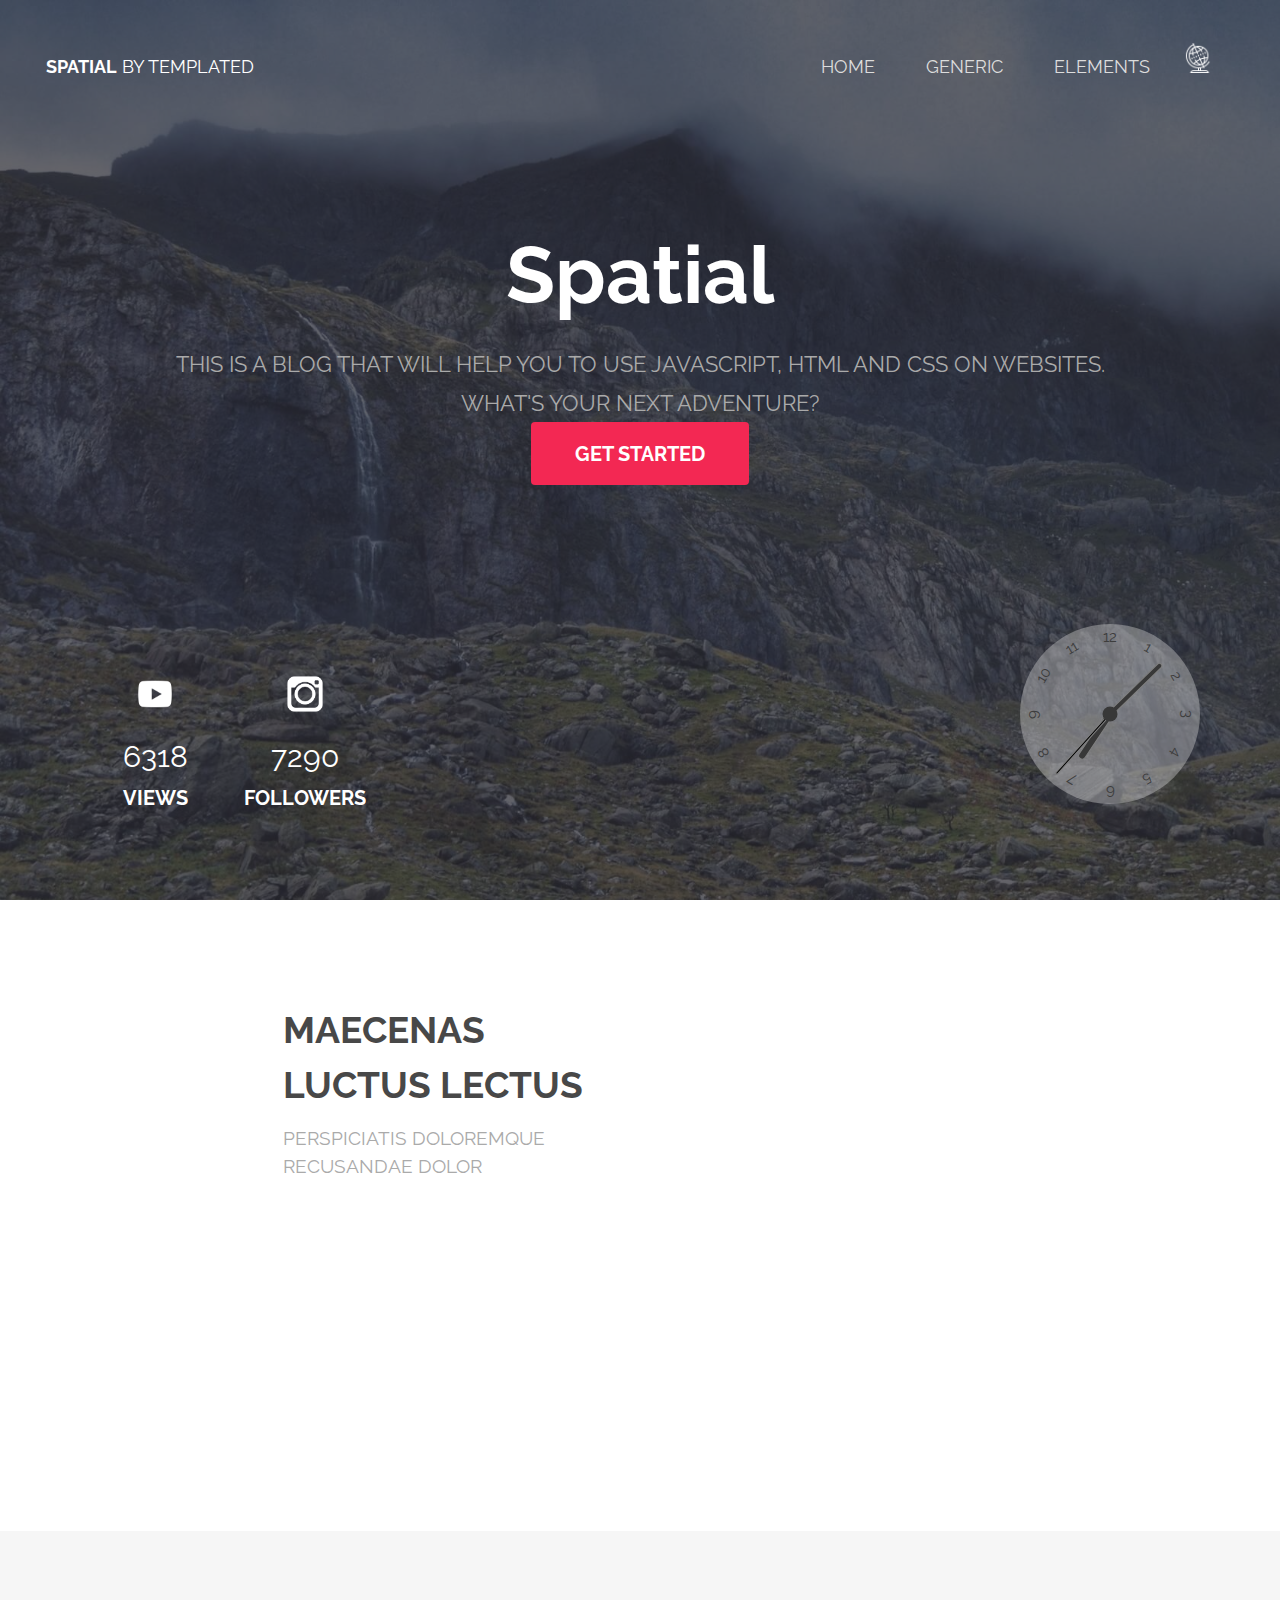
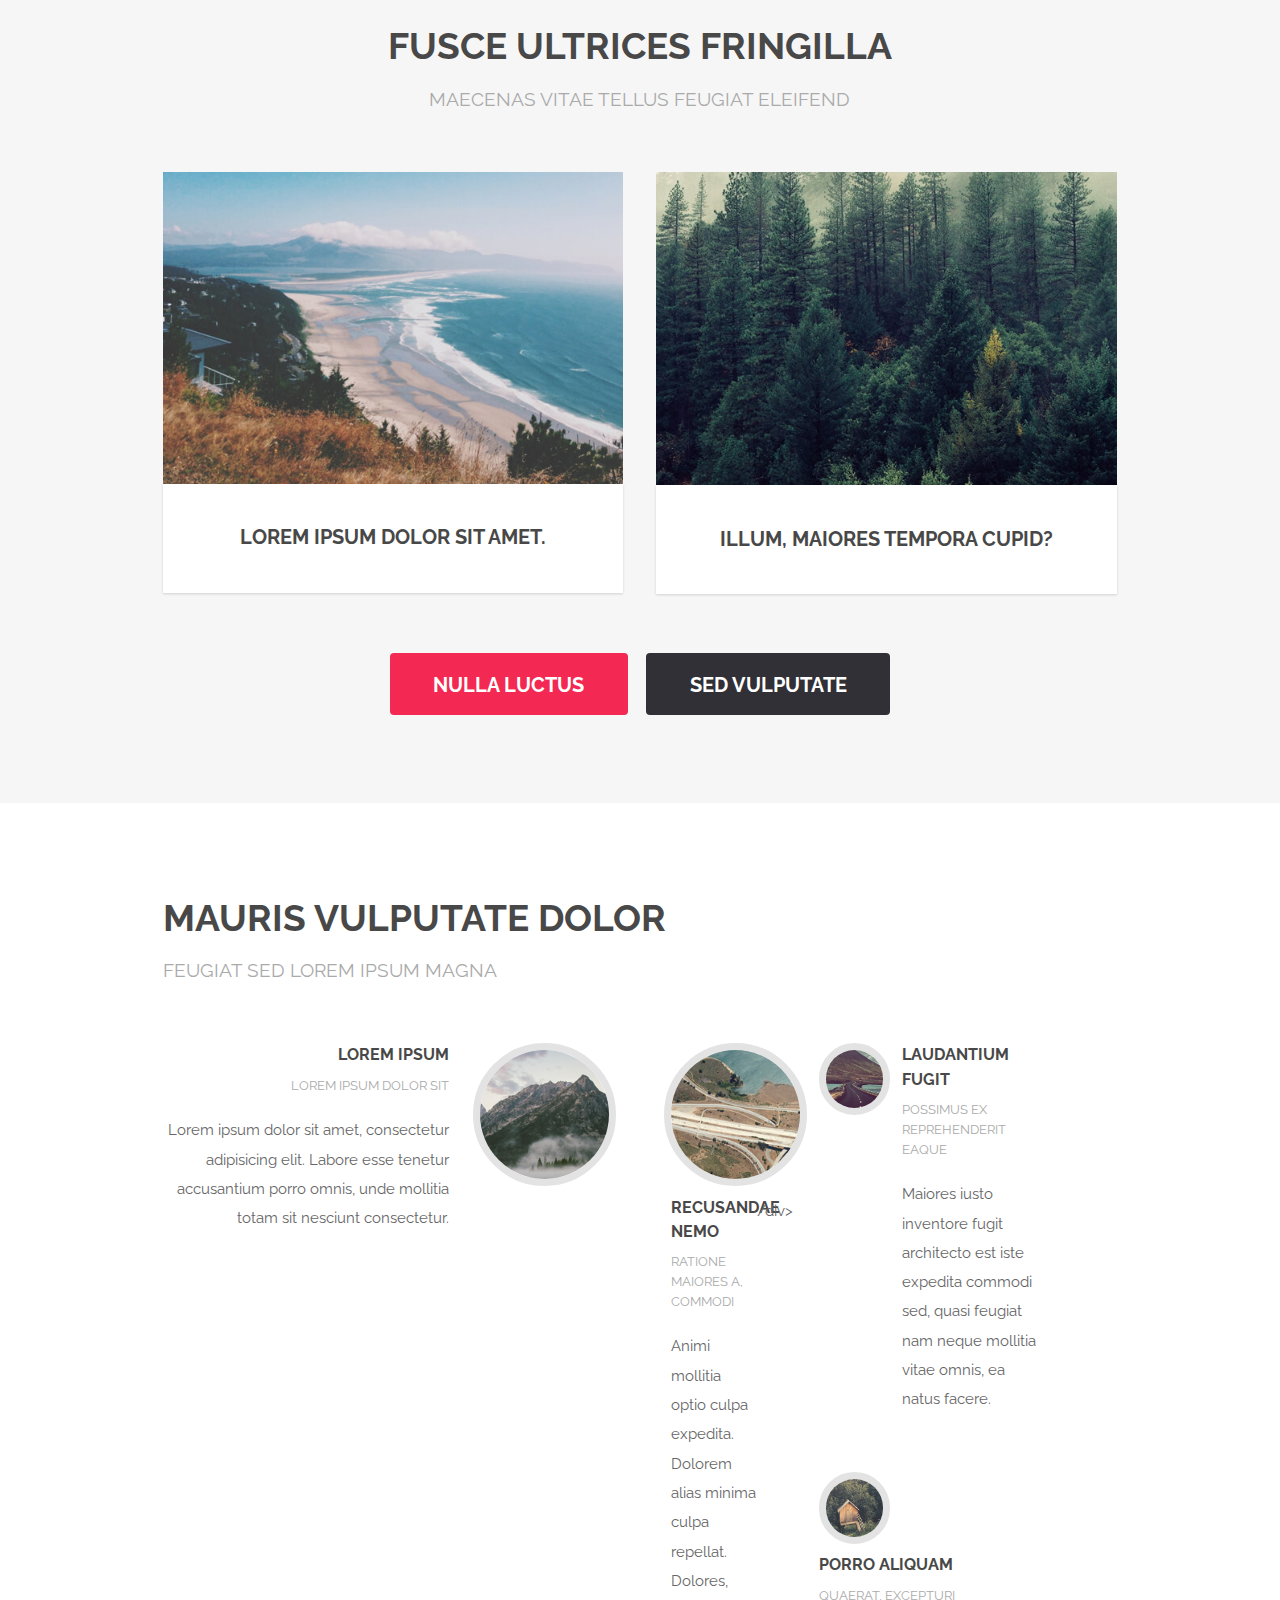
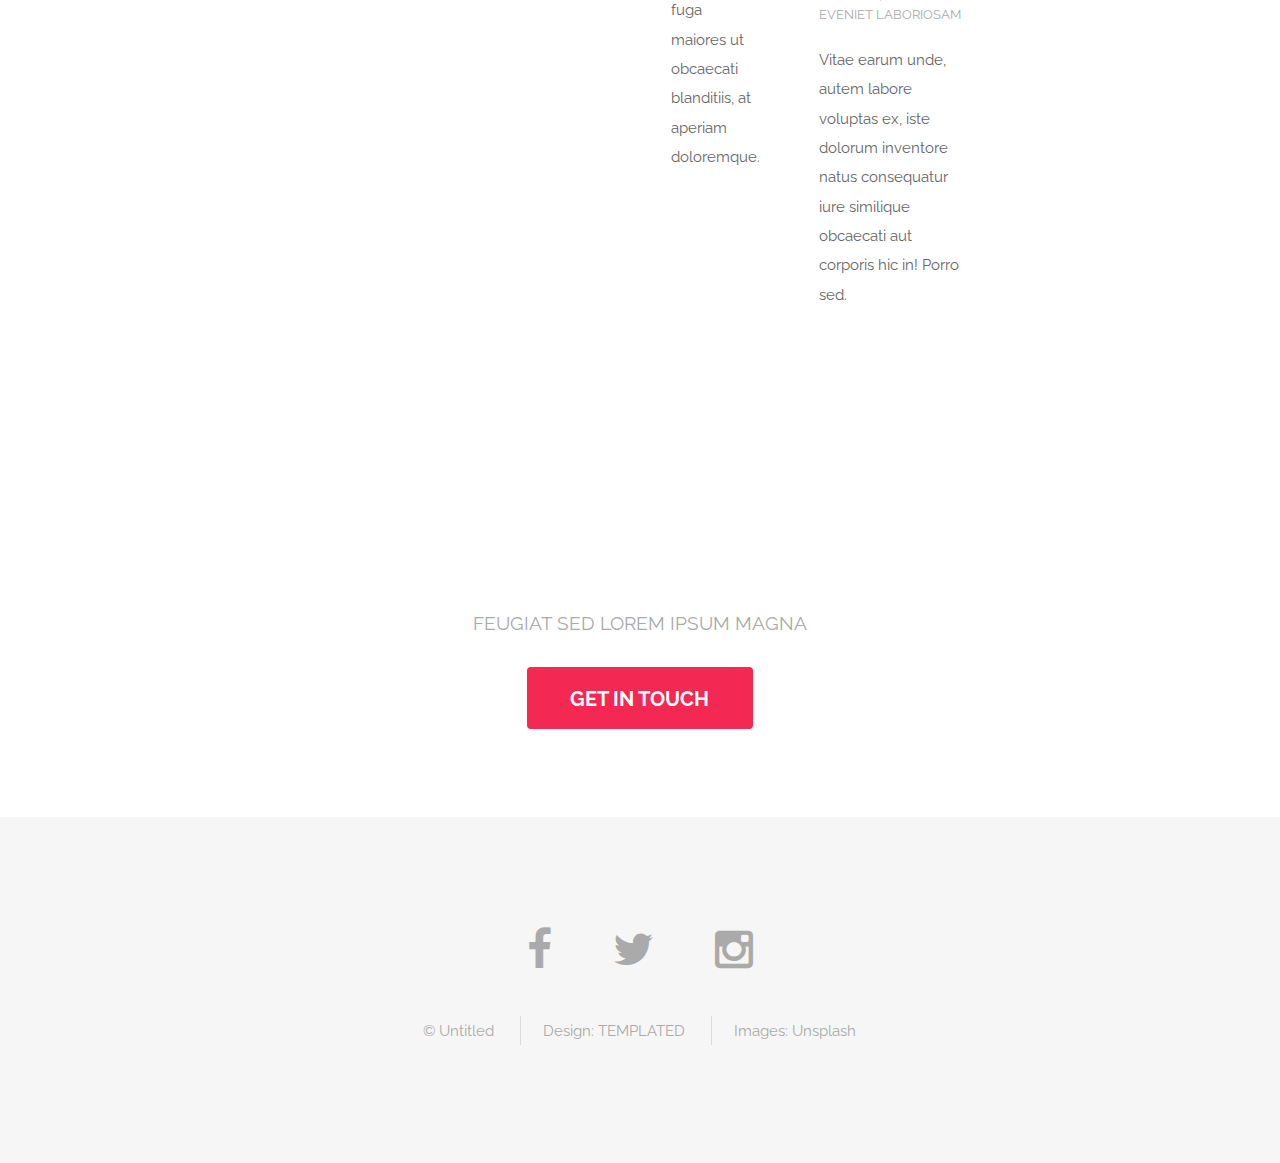
==== commit 7d3c8207: "Entfernen ImgBigger" ====
--- a/index.html
+++ b/index.html
@@ -30,9 +30,9 @@
 								<!--<a href="" onclick="Delay()"><img src="images/usa.png" alt="USA" height="30" width="30"/></a>
 								<a href="#fr" onclick="Delay()"><img src="images/french.png"  alt="France" height="30" width="30"/></a>
 								<a href="#de " onclick="Delay()"><img src="images/germany.png" alt="Germany" height="30" width="30"/></a>-->
-								<a href="#eng" onclick="toggleLanguage('english')"><img src="images/usa.png" alt="USA" height="30" width="30"/></a>
-								<a href="#fr" onclick="toggleLanguage('french')"><img src="images/french.png" alt="France" height="30" width="30"/></a>
-								<a href="#de" onclick="toggleLanguage('german')"><img src="images/germany.png" alt="Germany" height="30" width="30"/></a>
+								<a href="#eng" onclick="LanguageSwitch('english')"><img src="images/usa.png" alt="USA" height="30" width="30"/></a>
+								<a href="#fr" onclick="LanguageSwitch('french')"><img src="images/french.png" alt="France" height="30" width="30"/></a>
+								<a href="#de" onclick="LanguageSwitch('german')"><img src="images/germany.png" alt="Germany" height="30" width="30"/></a>
 							</div>
 						</div>
 					</ul>
@@ -118,13 +118,13 @@
 						<div class="row 150%">
 							<div class="6u 12u$(xsmall)">
 								<div class="image fit captioned">
-									<a href="images/pic02.jpg" onclick="ImgBigger(this.href); return false"><img src="images/pic02.jpg" alt="" /></a>
+									<img src="images/pic02.jpg" alt="" /></a>
 									<h3>Lorem ipsum dolor sit amet.</h3>
 								</div>
 							</div>
 							<div class="6u$ 12u$(xsmall)">
 								<div class="image fit captioned">
-									<a href="images/pic03.jpg" onclick="ImgBigger(this.href); return false"><img src="images/pic03.jpg" alt="" /></a>
+									<img src="images/pic03.jpg" alt="" /></a>
 									<h3>Illum, maiores tempora cupid?</h3>
 								</div>
 							</div>
@@ -146,7 +146,7 @@
 						<div class="feature-grid">
 							<div class="feature">
 								<div class="image rounded">
-									<a href="images/pic04.jpg" onclick="ImgBigger(this.href); return false"><img src="images/pic04.jpg" alt="" /></a></div>
+									<img src="images/pic04.jpg" alt="" /></div>
 								<div class="content">
 									<header>
 										<h4>Lorem ipsum</h4>
@@ -158,7 +158,7 @@
 							</div>
 							<div class="feature">
 								<div class="image rounded">
-									<a href="images/pic05.jpg" onclick="ImgBigger(this.href); return false"><img src="images/pic05.jpg" alt="" /></a></div>
+							 		<img src="images/pic05.jpg" alt="" />/div>
 								<div class="content">
 									<header>
 										<h4>Recusandae nemo</h4>
@@ -169,7 +169,7 @@
 							</div>
 							<div class="feature">
 								<div class="image rounded">
-									<a href="images/pic06.jpg" onclick="ImgBigger(this.href); return false"><img src="images/pic06.jpg" alt="" /></a></div>
+									<img src="images/pic06.jpg" alt="" /></div>
 								<div class="content">
 									<header>
 										<h4>Laudantium fugit</h4>
@@ -180,7 +180,7 @@
 							</div>
 							<div class="feature">
 								<div class="image rounded">
-									<a href="images/pic07.jpg" onclick="ImgBigger(this.href); return false"><img src="images/pic07.jpg" alt="" /></a></div>
+									<img src="images/pic07.jpg" alt="" /></div>
 								<div class="content">
 									<header>
 										<h4>Porro aliquam</h4>
